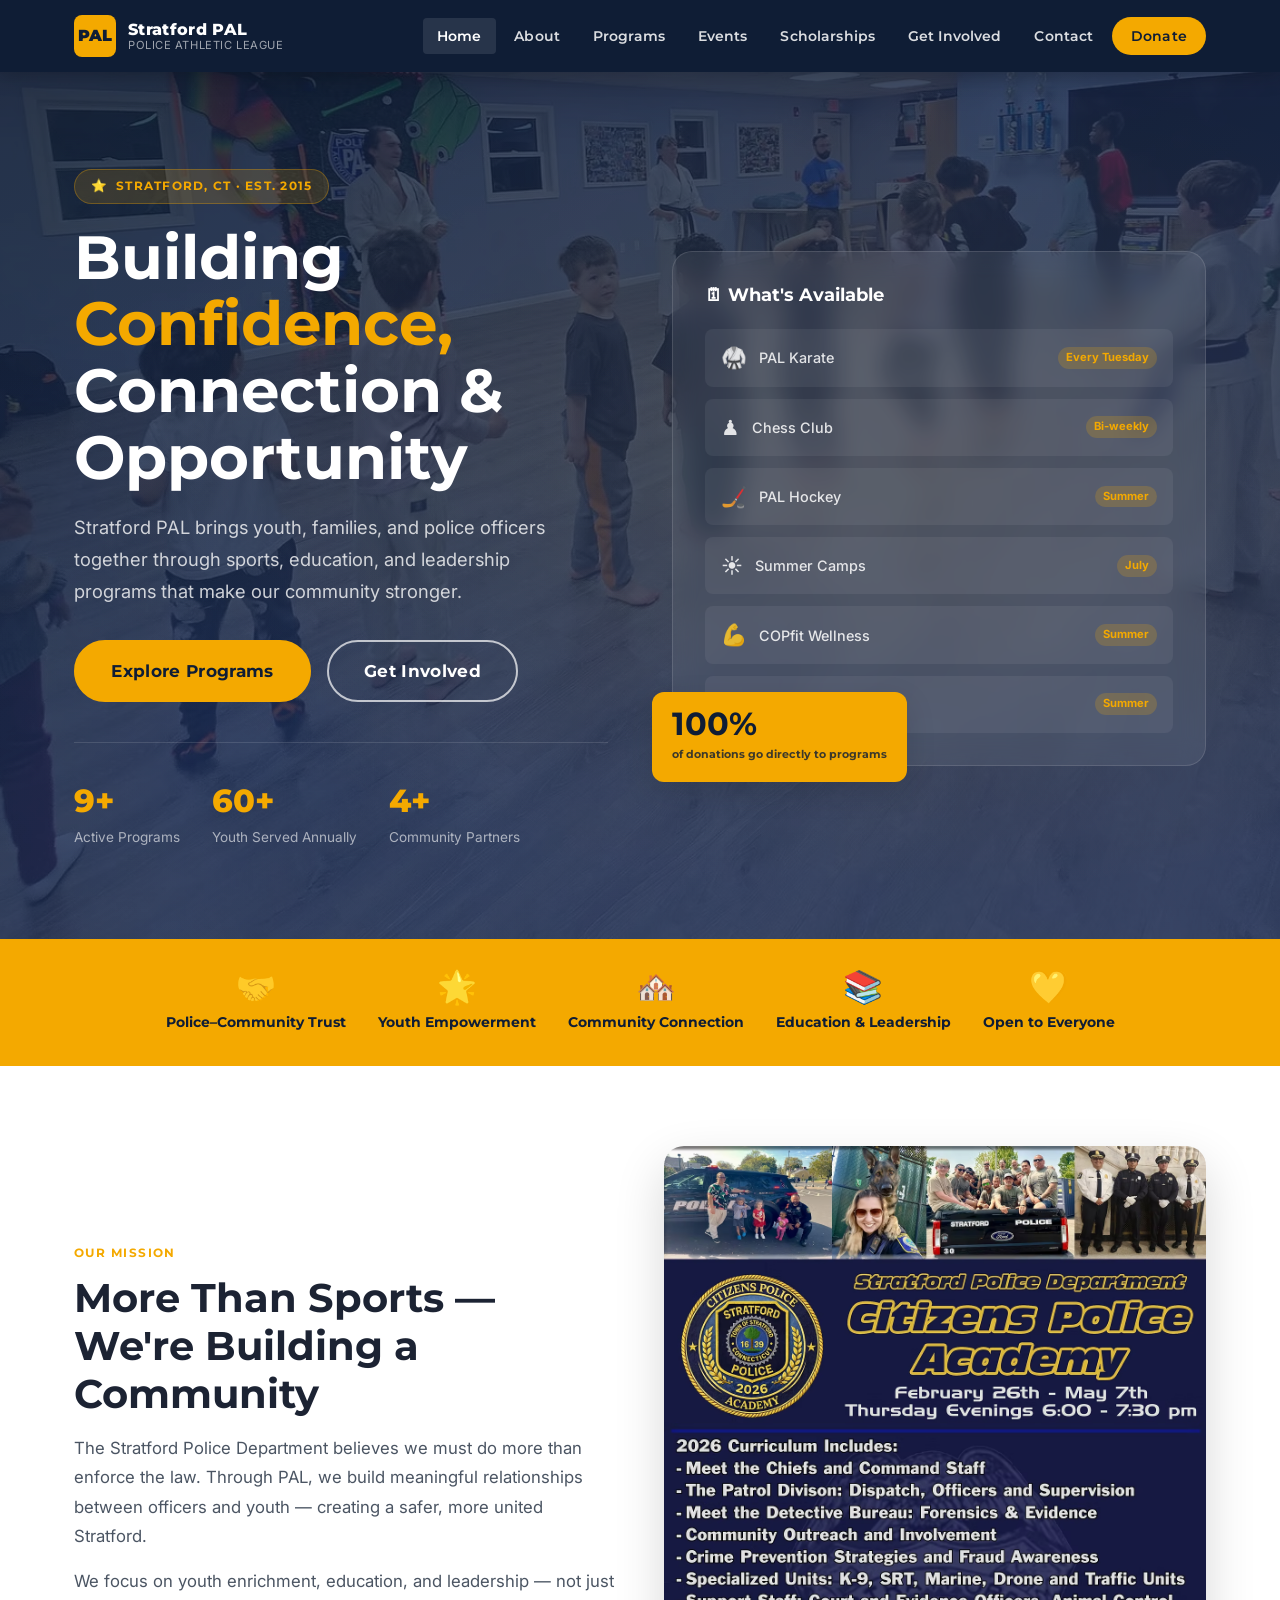
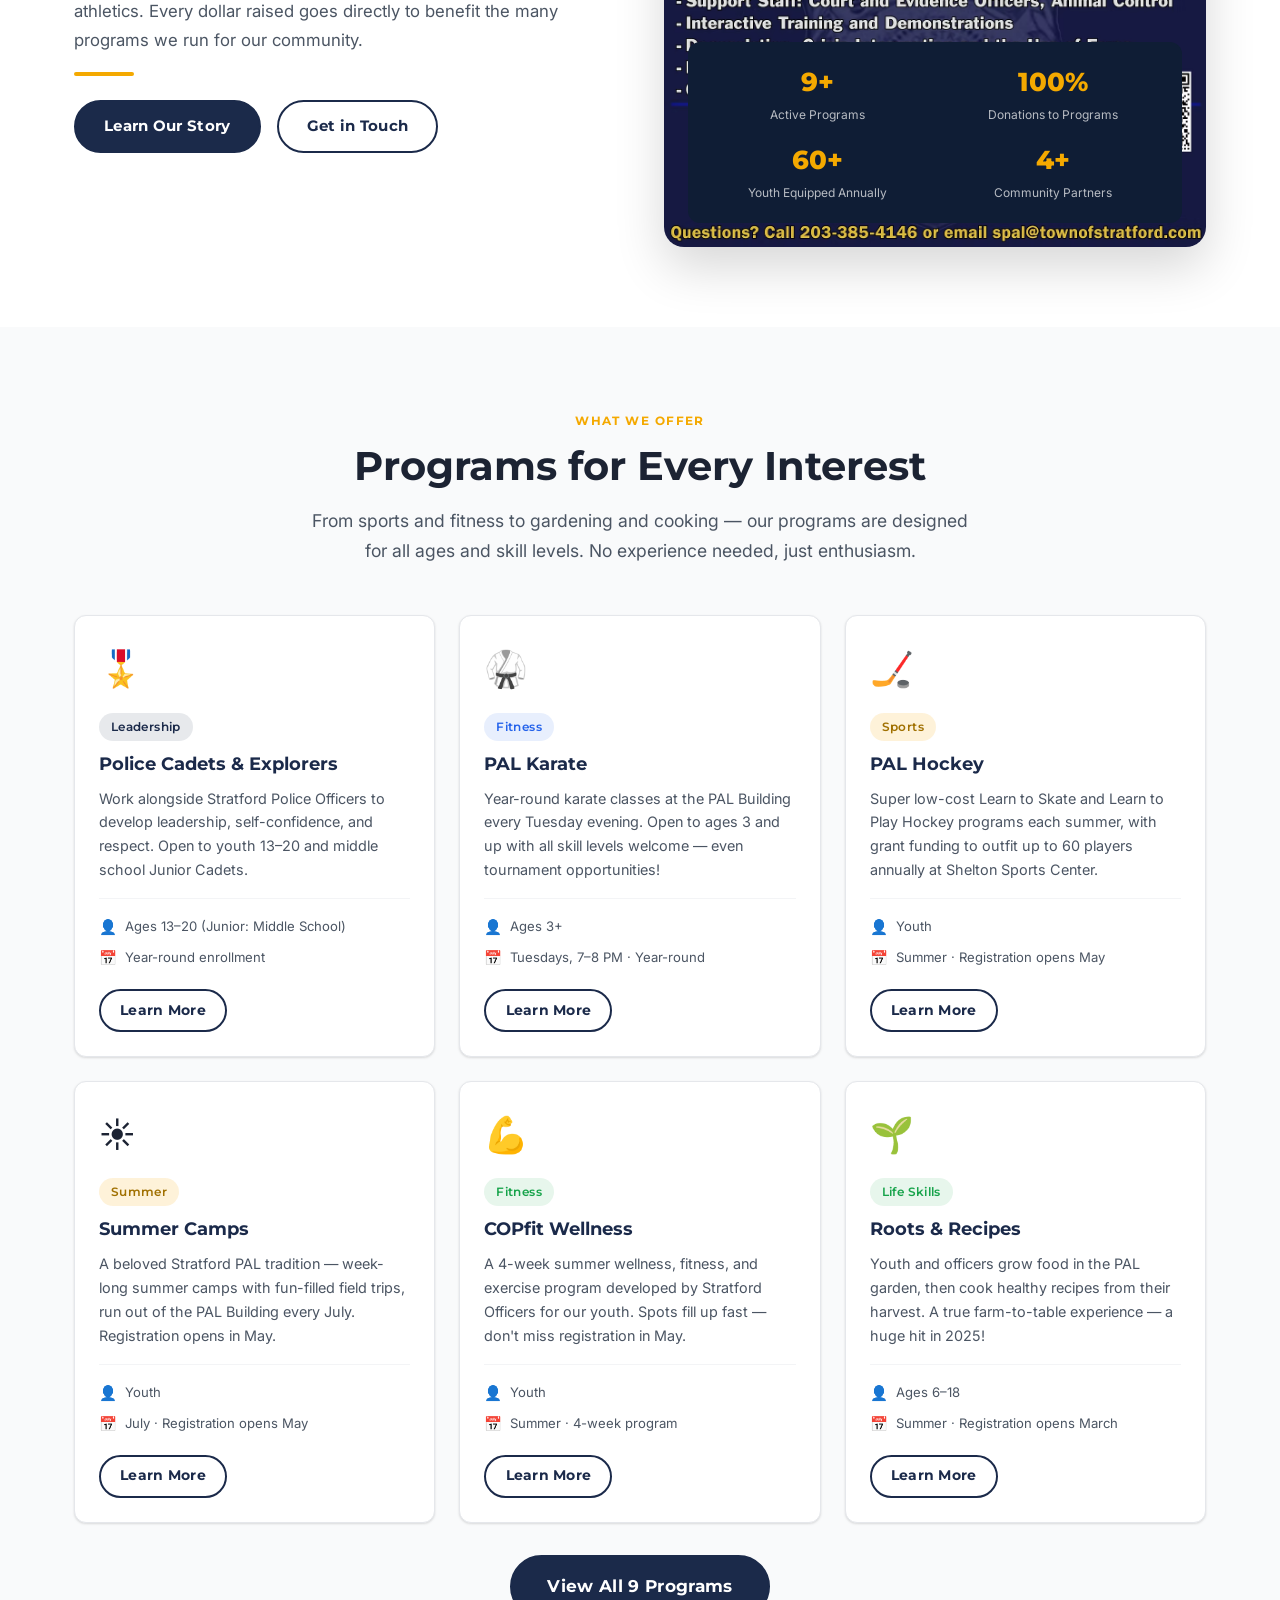
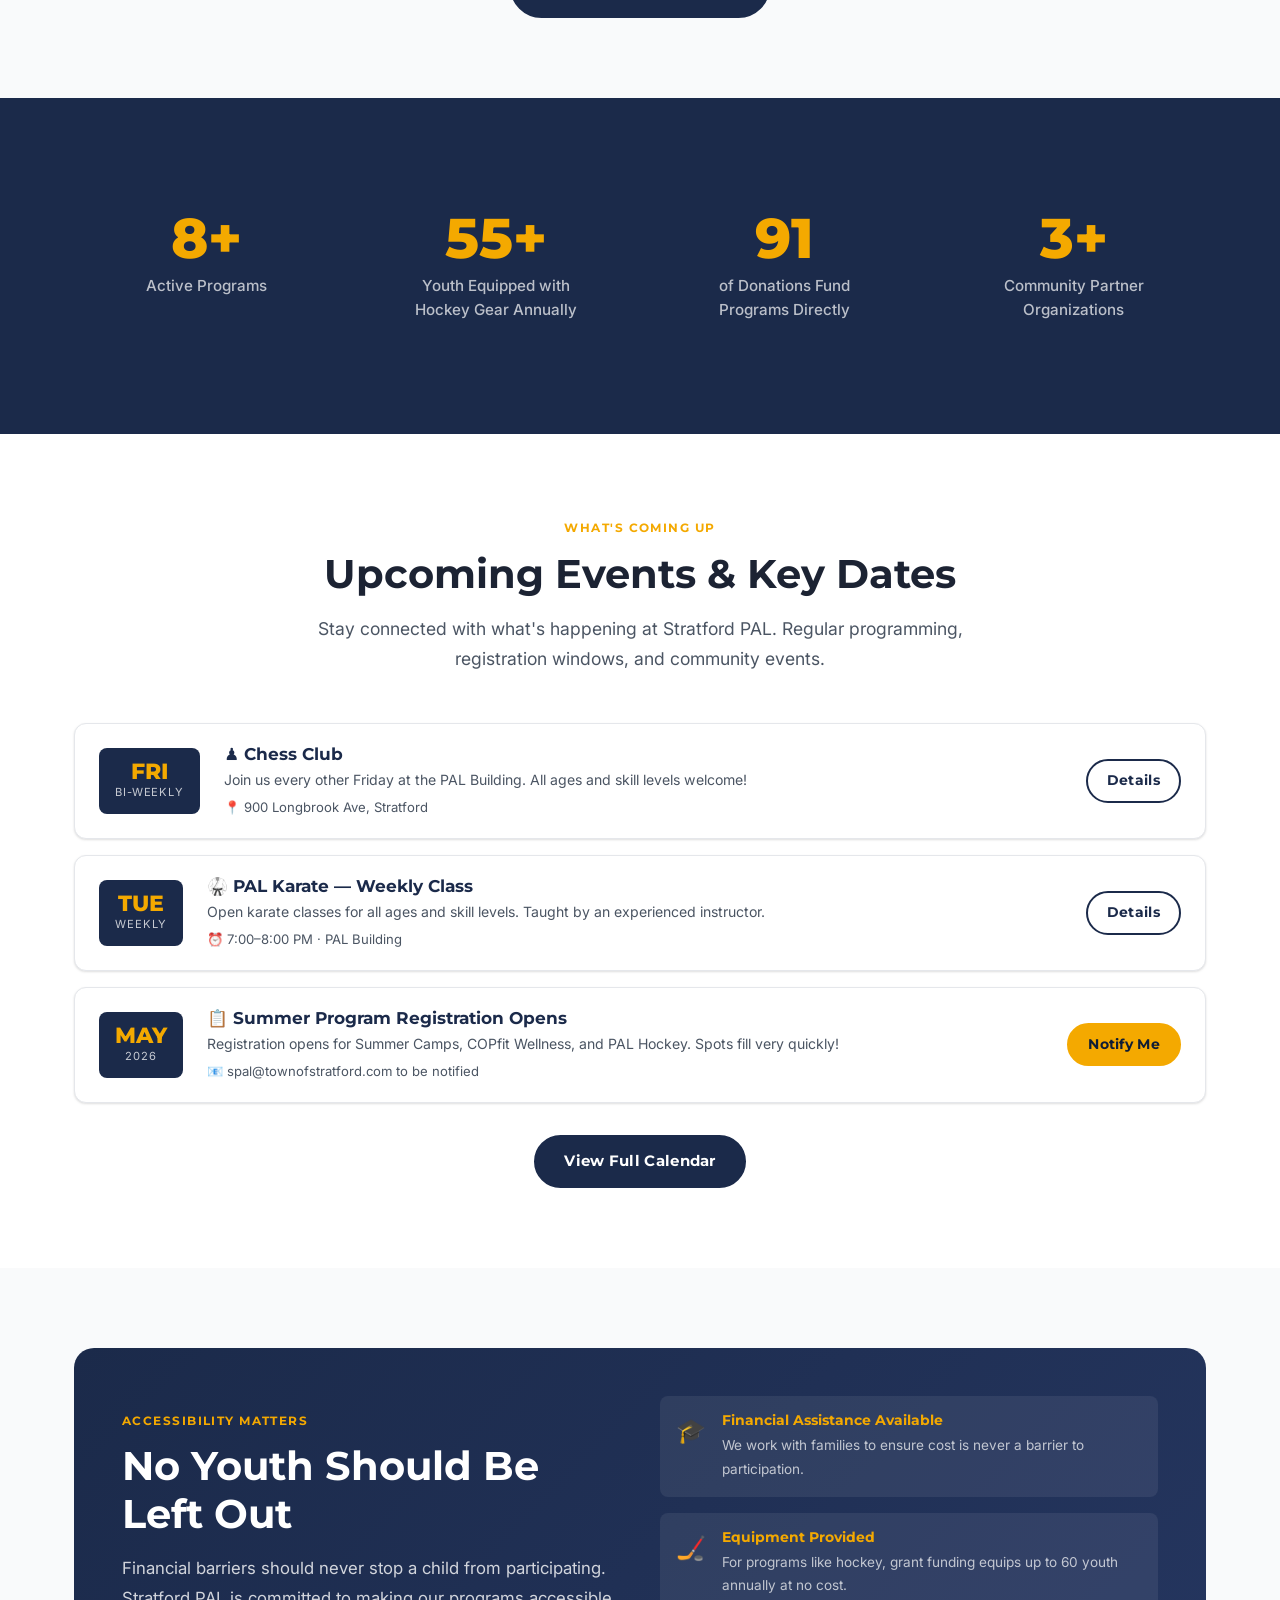
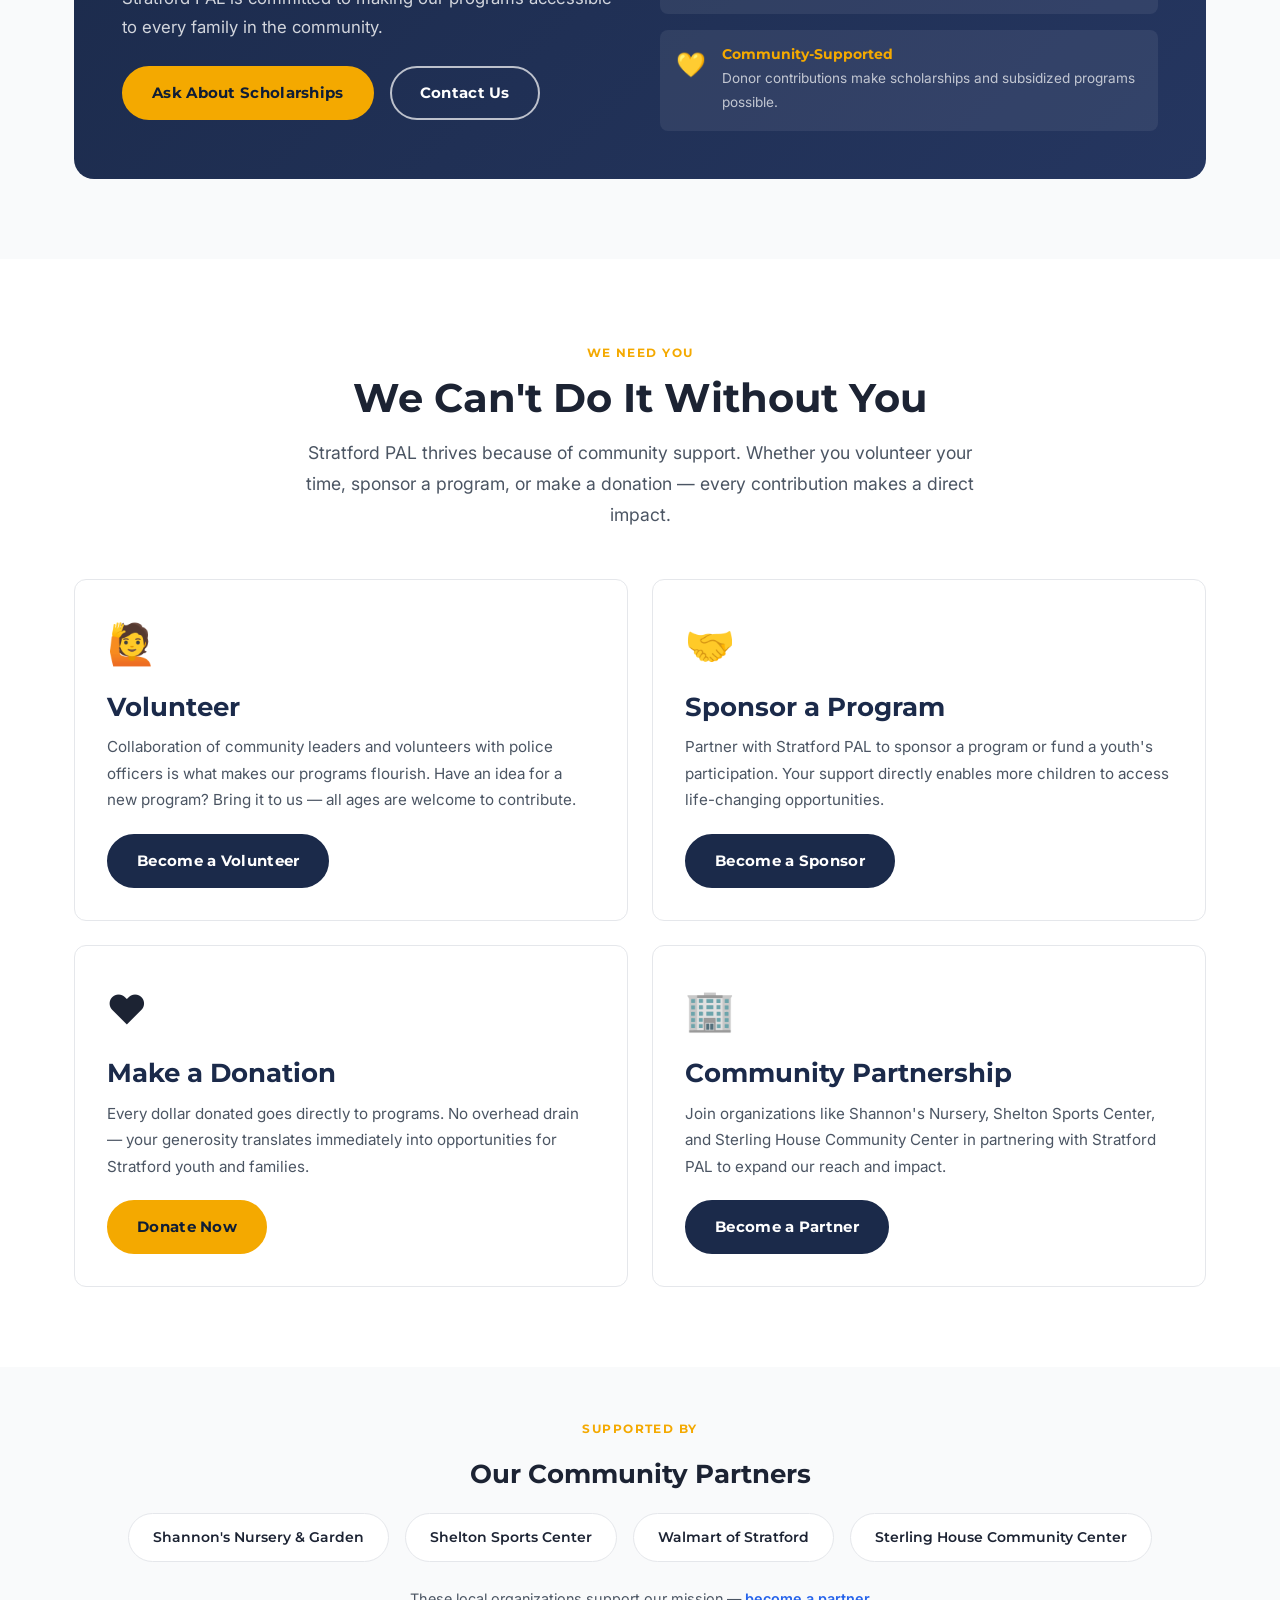
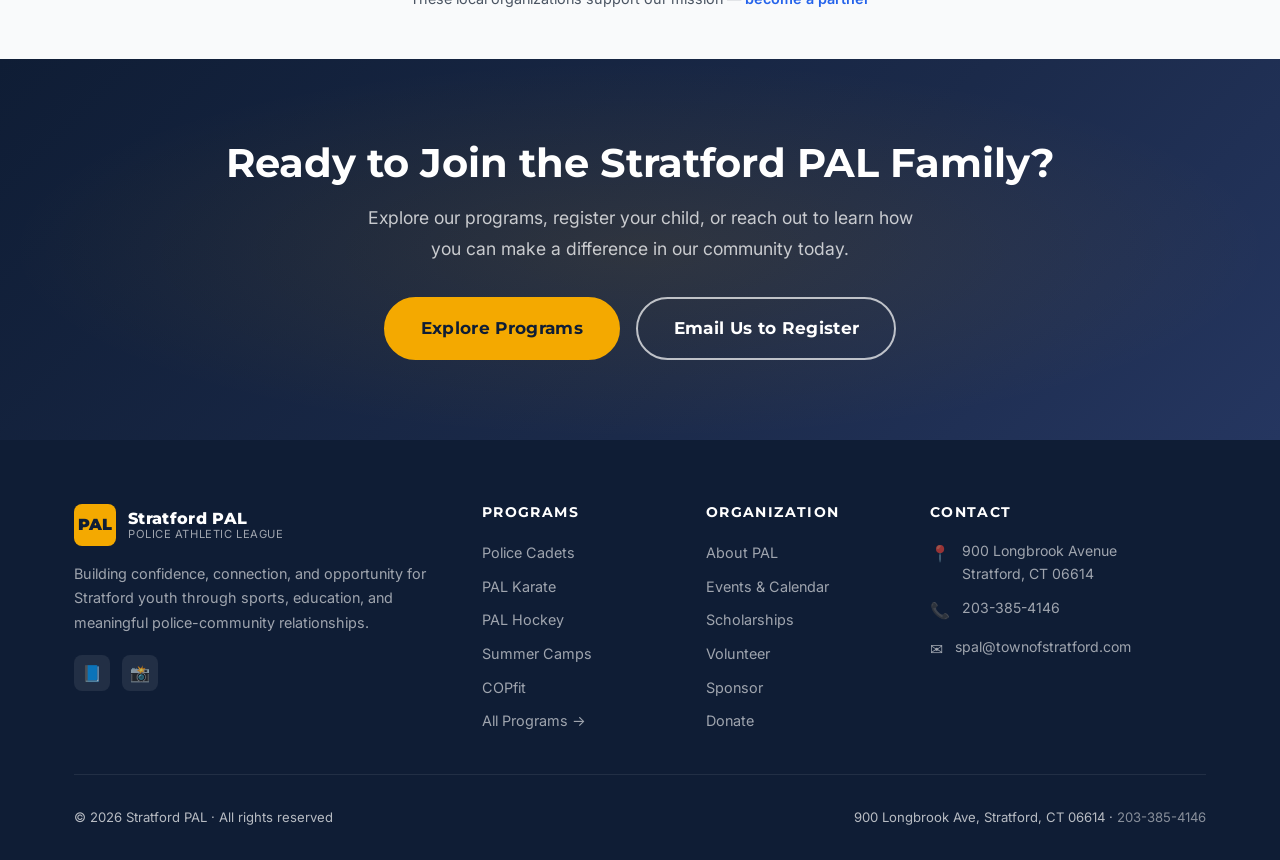
==== index.html @ ef8a8161 "Initial commit: Stratford PAL website redesign - Complete rebuild with 7 pages, modern design, and f" ====
<!DOCTYPE html>
<html lang="en">
<head>
  <meta charset="UTF-8" />
  <meta name="viewport" content="width=device-width, initial-scale=1.0" />
  <title>Stratford PAL — Inspiring Positive Change in Our Community</title>
  <meta name="description" content="Stratford Police Athletic League builds bridges between law enforcement and youth through sports, education, and leadership programs in Stratford, CT." />
  <link rel="preconnect" href="https://fonts.googleapis.com" />
  <link rel="preconnect" href="https://fonts.gstatic.com" crossorigin />
  <link href="https://fonts.googleapis.com/css2?family=Inter:wght@400;500;600&family=Montserrat:wght@600;700;800;900&display=swap" rel="stylesheet" />
  <link rel="stylesheet" href="css/styles.css" />
  <style>
    /* Homepage-specific additions */
    .animate-on-scroll {
      opacity: 0;
      transform: translateY(20px);
      transition: opacity 0.6s ease, transform 0.6s ease;
    }
    .animate-on-scroll.is-visible {
      opacity: 1;
      transform: translateY(0);
    }
    .mobile-cta-bar {
      display: none;
      position: fixed;
      bottom: 0; left: 0; right: 0;
      background: var(--navy-dark);
      padding: var(--space-3) var(--space-4);
      z-index: 999;
      opacity: 0;
      transform: translateY(100%);
      transition: all var(--transition);
    }
    .mobile-cta-bar.visible { opacity: 1; transform: translateY(0); }
    @media (max-width: 640px) {
      .mobile-cta-bar { display: flex; gap: var(--space-3); }
      .mobile-cta-bar .btn { flex: 1; text-align: center; justify-content: center; font-size: 0.85rem; }
    }

    /* Announcement Banner */
    .announcement {
      background: var(--gold);
      padding: 0.55rem var(--space-4);
      text-align: center;
      font-family: var(--font-head);
      font-size: 0.82rem;
      font-weight: 700;
      color: var(--navy-dark);
      letter-spacing: 0.02em;
    }
    .announcement a { text-decoration: underline; color: var(--navy-dark); }

    /* Mission Section */
    .mission-content {
      display: grid;
      grid-template-columns: 1fr 1fr;
      gap: var(--space-12);
      align-items: center;
    }
    .mission-text h2 { margin-bottom: var(--space-4); }
    .mission-text p { margin-bottom: var(--space-4); font-size: 1.05rem; }
    .mission-values {
      display: grid;
      grid-template-columns: 1fr 1fr;
      gap: var(--space-4);
    }
    .value-item {
      background: var(--white);
      border-radius: var(--radius-lg);
      padding: var(--space-5);
      box-shadow: var(--shadow-sm);
      border: 1px solid var(--gray-100);
    }
    .value-item .v-icon { font-size: 1.8rem; margin-bottom: var(--space-3); }
    .value-item h4 { color: var(--navy); font-size: 0.95rem; margin-bottom: var(--space-1); }
    .value-item p { font-size: 0.82rem; }
    @media (max-width: 768px) {
      .mission-content { grid-template-columns: 1fr; }
      .mission-values { grid-template-columns: 1fr 1fr; }
    }
    @media (max-width: 480px) {
      .mission-values { grid-template-columns: 1fr; }
    }
  </style>
</head>
<body>

  <!-- Announcement Banner -->
  <div class="announcement">
    🎉 Chess Club meets every other Friday! &nbsp;·&nbsp;
    <a href="programs.html">Summer program registration opens in May →</a>
  </div>

  <!-- Navigation -->
  <nav class="nav" role="navigation" aria-label="Main navigation">
    <div class="container">
      <div class="nav-inner">
        <a href="index.html" class="nav-logo" aria-label="Stratford PAL Home">
          <div class="nav-logo-badge">PAL</div>
          <div class="nav-logo-text">
            <span class="nav-logo-name">Stratford PAL</span>
            <span class="nav-logo-sub">Police Athletic League</span>
          </div>
        </a>
        <div class="nav-links">
          <a href="index.html" class="active">Home</a>
          <a href="about.html">About</a>
          <a href="programs.html">Programs</a>
          <a href="events.html">Events</a>
          <a href="scholarships.html">Scholarships</a>
          <a href="get-involved.html">Get Involved</a>
          <a href="contact.html">Contact</a>
          <a href="https://donorbox.org/stratford-pal-donations" target="_blank" rel="noopener" class="nav-cta">Donate</a>
        </div>
        <button class="nav-hamburger" aria-label="Open menu" aria-expanded="false">
          <span></span><span></span><span></span>
        </button>
      </div>
    </div>
    <div class="nav-mobile" role="menu">
      <a href="index.html">Home</a>
      <a href="about.html">About</a>
      <a href="programs.html">Programs</a>
      <a href="events.html">Events</a>
      <a href="scholarships.html">Scholarships</a>
      <a href="get-involved.html">Get Involved</a>
      <a href="contact.html">Contact</a>
      <a href="https://donorbox.org/stratford-pal-donations" target="_blank" rel="noopener">Donate</a>
    </div>
  </nav>

  <!-- HERO -->
  <section class="hero" aria-labelledby="hero-heading">
    <!-- Background photo (subtle, overlaid by gradient) -->
    <div style="position:absolute;inset:0;z-index:0;overflow:hidden;">
      <img src="assets/images/real-community.avif" alt="" aria-hidden="true"
           style="width:100%;height:100%;object-fit:cover;opacity:0.18;"/>
    </div>
    <div class="container">
      <div class="hero-grid">
        <!-- Content -->
        <div class="hero-content animate-fadeInUp">
          <div class="hero-eyebrow">
            <span>⭐</span>
            Stratford, CT · Est. 2015
          </div>
          <h1 id="hero-heading">
            Building <span>Confidence,</span><br>
            Connection &amp; Opportunity
          </h1>
          <p class="hero-sub">
            Stratford PAL brings youth, families, and police officers together through sports, education, and leadership programs that make our community stronger.
          </p>
          <div class="hero-actions">
            <a href="programs.html" class="btn btn-primary btn-lg">Explore Programs</a>
            <a href="get-involved.html" class="btn btn-secondary btn-lg">Get Involved</a>
          </div>
          <div class="hero-stats">
            <div>
              <div class="hero-stat-num" data-count="9+">9+</div>
              <div class="hero-stat-label">Active Programs</div>
            </div>
            <div>
              <div class="hero-stat-num" data-count="60+">60+</div>
              <div class="hero-stat-label">Youth Served Annually</div>
            </div>
            <div>
              <div class="hero-stat-num" data-count="4+">4+</div>
              <div class="hero-stat-label">Community Partners</div>
            </div>
          </div>
        </div>

        <!-- Visual Panel -->
        <div class="hero-visual animate-fadeInUp delay-2">
          <div class="hero-card-stack">
            <div class="hero-main-card">
              <h3>🗓 What's Available</h3>
              <div class="hero-program-list">
                <div class="hero-program-item">
                  <span class="prog-icon">🥋</span>
                  PAL Karate
                  <span class="prog-badge">Every Tuesday</span>
                </div>
                <div class="hero-program-item">
                  <span class="prog-icon">♟️</span>
                  Chess Club
                  <span class="prog-badge">Bi-weekly</span>
                </div>
                <div class="hero-program-item">
                  <span class="prog-icon">🏒</span>
                  PAL Hockey
                  <span class="prog-badge">Summer</span>
                </div>
                <div class="hero-program-item">
                  <span class="prog-icon">☀️</span>
                  Summer Camps
                  <span class="prog-badge">July</span>
                </div>
                <div class="hero-program-item">
                  <span class="prog-icon">💪</span>
                  COPfit Wellness
                  <span class="prog-badge">Summer</span>
                </div>
                <div class="hero-program-item">
                  <span class="prog-icon">🌱</span>
                  Roots &amp; Recipes
                  <span class="prog-badge">Summer</span>
                </div>
              </div>
            </div>
            <div class="hero-floating-badge">
              <span class="big-num">100%</span>
              <span class="badge-label">of donations go directly to programs</span>
            </div>
          </div>
        </div>
      </div>
    </div>
  </section>

  <!-- MISSION STRIP -->
  <div class="mission-strip">
    <div class="container">
      <div class="mission-strip-inner">
        <div class="mission-strip-item">
          <span class="mission-strip-icon">🤝</span>
          <span class="mission-strip-label">Police–Community Trust</span>
        </div>
        <div class="mission-strip-item">
          <span class="mission-strip-icon">🌟</span>
          <span class="mission-strip-label">Youth Empowerment</span>
        </div>
        <div class="mission-strip-item">
          <span class="mission-strip-icon">🏘️</span>
          <span class="mission-strip-label">Community Connection</span>
        </div>
        <div class="mission-strip-item">
          <span class="mission-strip-icon">📚</span>
          <span class="mission-strip-label">Education &amp; Leadership</span>
        </div>
        <div class="mission-strip-item">
          <span class="mission-strip-icon">💛</span>
          <span class="mission-strip-label">Open to Everyone</span>
        </div>
      </div>
    </div>
  </div>

  <!-- ABOUT / MISSION SECTION -->
  <section class="section" id="about-preview">
    <div class="container">
      <div class="mission-content">
        <div class="mission-text animate-on-scroll">
          <span class="eyebrow">Our Mission</span>
          <h2>More Than Sports — We're Building a Community</h2>
          <p>
            The Stratford Police Department believes we must do more than enforce the law. Through PAL, we build meaningful relationships between officers and youth — creating a safer, more united Stratford.
          </p>
          <p>
            We focus on youth enrichment, education, and leadership — not just athletics. Every dollar raised goes directly to benefit the many programs we run for our community.
          </p>
          <div class="divider"></div>
          <div class="hero-actions" style="margin-top: var(--space-6);">
            <a href="about.html" class="btn btn-navy">Learn Our Story</a>
            <a href="contact.html" class="btn btn-outline">Get in Touch</a>
          </div>
        </div>
        <div class="animate-on-scroll delay-2" style="position:relative;">
          <img src="assets/images/real-community-2.avif" alt="Stratford PAL youth and officers building community together"
               style="width:100%;border-radius:var(--radius-xl);box-shadow:var(--shadow-xl);display:block;"/>
          <div style="position:absolute;bottom:var(--space-6);left:var(--space-6);right:var(--space-6);
                      background:var(--navy-dark);border-radius:var(--radius-lg);padding:var(--space-5);
                      display:grid;grid-template-columns:1fr 1fr;gap:var(--space-4);">
            <div style="text-align:center;">
              <div style="font-family:var(--font-head);font-weight:800;font-size:1.6rem;color:var(--gold);">9+</div>
              <div style="font-size:0.75rem;color:rgba(255,255,255,0.7);margin-top:2px;">Active Programs</div>
            </div>
            <div style="text-align:center;">
              <div style="font-family:var(--font-head);font-weight:800;font-size:1.6rem;color:var(--gold);">100%</div>
              <div style="font-size:0.75rem;color:rgba(255,255,255,0.7);margin-top:2px;">Donations to Programs</div>
            </div>
            <div style="text-align:center;">
              <div style="font-family:var(--font-head);font-weight:800;font-size:1.6rem;color:var(--gold);">60+</div>
              <div style="font-size:0.75rem;color:rgba(255,255,255,0.7);margin-top:2px;">Youth Equipped Annually</div>
            </div>
            <div style="text-align:center;">
              <div style="font-family:var(--font-head);font-weight:800;font-size:1.6rem;color:var(--gold);">4+</div>
              <div style="font-size:0.75rem;color:rgba(255,255,255,0.7);margin-top:2px;">Community Partners</div>
            </div>
          </div>
        </div>
      </div>
    </div>
  </section>

  <!-- PROGRAMS SECTION -->
  <section class="section section--bg" id="programs-preview">
    <div class="container">
      <div class="section-header animate-on-scroll">
        <span class="eyebrow">What We Offer</span>
        <h2>Programs for Every Interest</h2>
        <p>From sports and fitness to gardening and cooking — our programs are designed for all ages and skill levels. No experience needed, just enthusiasm.</p>
      </div>
      <div class="programs-grid">

        <div class="program-card animate-on-scroll" data-category="Leadership">
          <div class="program-icon">🎖️</div>
          <span class="badge badge-navy program-category">Leadership</span>
          <h3>Police Cadets &amp; Explorers</h3>
          <p>Work alongside Stratford Police Officers to develop leadership, self-confidence, and respect. Open to youth 13–20 and middle school Junior Cadets.</p>
          <div class="program-meta">
            <div class="program-meta-item"><span class="meta-icon">👤</span> Ages 13–20 (Junior: Middle School)</div>
            <div class="program-meta-item"><span class="meta-icon">📅</span> Year-round enrollment</div>
          </div>
          <a href="programs.html#police-cadets" class="btn btn-outline btn-sm">Learn More</a>
        </div>

        <div class="program-card animate-on-scroll delay-1" data-category="Fitness">
          <div class="program-icon">🥋</div>
          <span class="badge badge-blue program-category">Fitness</span>
          <h3>PAL Karate</h3>
          <p>Year-round karate classes at the PAL Building every Tuesday evening. Open to ages 3 and up with all skill levels welcome — even tournament opportunities!</p>
          <div class="program-meta">
            <div class="program-meta-item"><span class="meta-icon">👤</span> Ages 3+</div>
            <div class="program-meta-item"><span class="meta-icon">📅</span> Tuesdays, 7–8 PM · Year-round</div>
          </div>
          <a href="programs.html#karate" class="btn btn-outline btn-sm">Learn More</a>
        </div>

        <div class="program-card animate-on-scroll delay-2" data-category="Sports">
          <div class="program-icon">🏒</div>
          <span class="badge badge-gold program-category">Sports</span>
          <h3>PAL Hockey</h3>
          <p>Super low-cost Learn to Skate and Learn to Play Hockey programs each summer, with grant funding to outfit up to 60 players annually at Shelton Sports Center.</p>
          <div class="program-meta">
            <div class="program-meta-item"><span class="meta-icon">👤</span> Youth</div>
            <div class="program-meta-item"><span class="meta-icon">📅</span> Summer · Registration opens May</div>
          </div>
          <a href="programs.html#hockey" class="btn btn-outline btn-sm">Learn More</a>
        </div>

        <div class="program-card animate-on-scroll" data-category="Summer">
          <div class="program-icon">☀️</div>
          <span class="badge badge-gold program-category">Summer</span>
          <h3>Summer Camps</h3>
          <p>A beloved Stratford PAL tradition — week-long summer camps with fun-filled field trips, run out of the PAL Building every July. Registration opens in May.</p>
          <div class="program-meta">
            <div class="program-meta-item"><span class="meta-icon">👤</span> Youth</div>
            <div class="program-meta-item"><span class="meta-icon">📅</span> July · Registration opens May</div>
          </div>
          <a href="programs.html#summer-camps" class="btn btn-outline btn-sm">Learn More</a>
        </div>

        <div class="program-card animate-on-scroll delay-1" data-category="Fitness">
          <div class="program-icon">💪</div>
          <span class="badge badge-green program-category">Fitness</span>
          <h3>COPfit Wellness</h3>
          <p>A 4-week summer wellness, fitness, and exercise program developed by Stratford Officers for our youth. Spots fill up fast — don't miss registration in May.</p>
          <div class="program-meta">
            <div class="program-meta-item"><span class="meta-icon">👤</span> Youth</div>
            <div class="program-meta-item"><span class="meta-icon">📅</span> Summer · 4-week program</div>
          </div>
          <a href="programs.html#copfit" class="btn btn-outline btn-sm">Learn More</a>
        </div>

        <div class="program-card animate-on-scroll delay-2" data-category="Life Skills">
          <div class="program-icon">🌱</div>
          <span class="badge badge-green program-category">Life Skills</span>
          <h3>Roots &amp; Recipes</h3>
          <p>Youth and officers grow food in the PAL garden, then cook healthy recipes from their harvest. A true farm-to-table experience — a huge hit in 2025!</p>
          <div class="program-meta">
            <div class="program-meta-item"><span class="meta-icon">👤</span> Ages 6–18</div>
            <div class="program-meta-item"><span class="meta-icon">📅</span> Summer · Registration opens March</div>
          </div>
          <a href="programs.html#roots-recipes" class="btn btn-outline btn-sm">Learn More</a>
        </div>

      </div>
      <div class="text-center mt-8">
        <a href="programs.html" class="btn btn-navy btn-lg">View All 9 Programs</a>
      </div>
    </div>
  </section>

  <!-- STATS SECTION -->
  <section class="section section--navy">
    <div class="container">
      <div class="stats-grid">
        <div class="stat-item animate-on-scroll">
          <div class="stat-num" data-count="9+">9+</div>
          <div class="stat-label">Active Programs</div>
        </div>
        <div class="stat-item animate-on-scroll delay-1">
          <div class="stat-num" data-count="60+">60+</div>
          <div class="stat-label">Youth Equipped with Hockey Gear Annually</div>
        </div>
        <div class="stat-item animate-on-scroll delay-2">
          <div class="stat-num" data-count="100">100%</div>
          <div class="stat-label">of Donations Fund Programs Directly</div>
        </div>
        <div class="stat-item animate-on-scroll delay-3">
          <div class="stat-num" data-count="4+">4+</div>
          <div class="stat-label">Community Partner Organizations</div>
        </div>
      </div>
    </div>
  </section>

  <!-- EVENTS SECTION -->
  <section class="section" id="events-preview">
    <div class="container">
      <div class="section-header animate-on-scroll">
        <span class="eyebrow">What's Coming Up</span>
        <h2>Upcoming Events &amp; Key Dates</h2>
        <p>Stay connected with what's happening at Stratford PAL. Regular programming, registration windows, and community events.</p>
      </div>
      <div class="events-list">

        <div class="event-card animate-on-scroll">
          <div class="event-date-block">
            <div class="date-main">FRI</div>
            <div class="date-sub">Bi-weekly</div>
          </div>
          <div class="event-info">
            <h4>♟️ Chess Club</h4>
            <p>Join us every other Friday at the PAL Building. All ages and skill levels welcome!</p>
            <div class="event-detail">📍 900 Longbrook Ave, Stratford</div>
          </div>
          <a href="events.html" class="btn btn-outline btn-sm">Details</a>
        </div>

        <div class="event-card animate-on-scroll delay-1">
          <div class="event-date-block">
            <div class="date-main">TUE</div>
            <div class="date-sub">Weekly</div>
          </div>
          <div class="event-info">
            <h4>🥋 PAL Karate — Weekly Class</h4>
            <p>Open karate classes for all ages and skill levels. Taught by an experienced instructor.</p>
            <div class="event-detail">⏰ 7:00–8:00 PM · PAL Building</div>
          </div>
          <a href="events.html" class="btn btn-outline btn-sm">Details</a>
        </div>

        <div class="event-card animate-on-scroll delay-2">
          <div class="event-date-block">
            <div class="date-main">MAY</div>
            <div class="date-sub">2026</div>
          </div>
          <div class="event-info">
            <h4>📋 Summer Program Registration Opens</h4>
            <p>Registration opens for Summer Camps, COPfit Wellness, and PAL Hockey. Spots fill very quickly!</p>
            <div class="event-detail">📧 spal@townofstratford.com to be notified</div>
          </div>
          <a href="contact.html" class="btn btn-primary btn-sm">Notify Me</a>
        </div>

      </div>
      <div class="text-center mt-8">
        <a href="events.html" class="btn btn-navy">View Full Calendar</a>
      </div>
    </div>
  </section>

  <!-- SCHOLARSHIPS CALLOUT -->
  <section class="section section--bg">
    <div class="container">
      <div class="scholarship-highlight animate-on-scroll">
        <div>
          <span class="eyebrow">Accessibility Matters</span>
          <h2>No Youth Should Be Left Out</h2>
          <p>
            Financial barriers should never stop a child from participating. Stratford PAL is committed to making our programs accessible to every family in the community.
          </p>
          <div style="display: flex; gap: var(--space-4); flex-wrap: wrap;">
            <a href="scholarships.html" class="btn btn-primary">Ask About Scholarships</a>
            <a href="contact.html" class="btn btn-secondary">Contact Us</a>
          </div>
        </div>
        <div class="scholarship-points">
          <div class="scholarship-point">
            <div class="point-icon">🎓</div>
            <div>
              <h4>Financial Assistance Available</h4>
              <p>We work with families to ensure cost is never a barrier to participation.</p>
            </div>
          </div>
          <div class="scholarship-point">
            <div class="point-icon">🏒</div>
            <div>
              <h4>Equipment Provided</h4>
              <p>For programs like hockey, grant funding equips up to 60 youth annually at no cost.</p>
            </div>
          </div>
          <div class="scholarship-point">
            <div class="point-icon">💛</div>
            <div>
              <h4>Community-Supported</h4>
              <p>Donor contributions make scholarships and subsidized programs possible.</p>
            </div>
          </div>
        </div>
      </div>
    </div>
  </section>

  <!-- GET INVOLVED / WAYS TO HELP -->
  <section class="section" id="get-involved-preview">
    <div class="container">
      <div class="section-header animate-on-scroll">
        <span class="eyebrow">We Need You</span>
        <h2>We Can't Do It Without You</h2>
        <p>Stratford PAL thrives because of community support. Whether you volunteer your time, sponsor a program, or make a donation — every contribution makes a direct impact.</p>
      </div>
      <div class="involve-grid">

        <div class="involve-card animate-on-scroll">
          <div class="involve-icon">🙋</div>
          <h3>Volunteer</h3>
          <p>Collaboration of community leaders and volunteers with police officers is what makes our programs flourish. Have an idea for a new program? Bring it to us — all ages are welcome to contribute.</p>
          <a href="get-involved.html#volunteer" class="btn btn-navy">Become a Volunteer</a>
        </div>

        <div class="involve-card animate-on-scroll delay-1">
          <div class="involve-icon">🤝</div>
          <h3>Sponsor a Program</h3>
          <p>Partner with Stratford PAL to sponsor a program or fund a youth's participation. Your support directly enables more children to access life-changing opportunities.</p>
          <a href="get-involved.html#sponsor" class="btn btn-navy">Become a Sponsor</a>
        </div>

        <div class="involve-card animate-on-scroll delay-2">
          <div class="involve-icon">❤️</div>
          <h3>Make a Donation</h3>
          <p>Every dollar donated goes directly to programs. No overhead drain — your generosity translates immediately into opportunities for Stratford youth and families.</p>
          <a href="https://donorbox.org/stratford-pal-donations" target="_blank" rel="noopener" class="btn btn-primary">Donate Now</a>
        </div>

        <div class="involve-card animate-on-scroll delay-3">
          <div class="involve-icon">🏢</div>
          <h3>Community Partnership</h3>
          <p>Join organizations like Shannon's Nursery, Shelton Sports Center, and Sterling House Community Center in partnering with Stratford PAL to expand our reach and impact.</p>
          <a href="contact.html" class="btn btn-navy">Become a Partner</a>
        </div>

      </div>
    </div>
  </section>

  <!-- KEY PARTNERS -->
  <section class="section--sm section--bg">
    <div class="container">
      <div class="text-center mb-6 animate-on-scroll">
        <span class="eyebrow">Supported By</span>
        <h3 style="margin-top: var(--space-2);">Our Community Partners</h3>
      </div>
      <div class="partners-row animate-on-scroll delay-1">
        <span class="partner-chip">Shannon's Nursery &amp; Garden</span>
        <span class="partner-chip">Shelton Sports Center</span>
        <span class="partner-chip">Walmart of Stratford</span>
        <span class="partner-chip">Sterling House Community Center</span>
      </div>
      <p class="text-center mt-6" style="font-size: 0.9rem;">
        These local organizations support our mission — <a href="get-involved.html" style="color: var(--blue); font-weight: 600;">become a partner</a>
      </p>
    </div>
  </section>

  <!-- FINAL CTA BANNER -->
  <section class="cta-banner">
    <div class="container">
      <h2>Ready to Join the Stratford PAL Family?</h2>
      <p>Explore our programs, register your child, or reach out to learn how you can make a difference in our community today.</p>
      <div class="btn-actions">
        <a href="programs.html" class="btn btn-primary btn-lg">Explore Programs</a>
        <a href="mailto:spal@townofstratford.com" class="btn btn-secondary btn-lg">Email Us to Register</a>
      </div>
    </div>
  </section>

  <!-- FOOTER -->
  <footer class="footer">
    <div class="container">
      <div class="footer-grid">
        <div class="footer-brand">
          <a href="index.html" class="nav-logo" style="margin-bottom: var(--space-4);">
            <div class="nav-logo-badge">PAL</div>
            <div class="nav-logo-text">
              <span class="nav-logo-name">Stratford PAL</span>
              <span class="nav-logo-sub">Police Athletic League</span>
            </div>
          </a>
          <p>Building confidence, connection, and opportunity for Stratford youth through sports, education, and meaningful police-community relationships.</p>
          <div class="footer-social">
            <a href="https://www.facebook.com/stratfordpal" target="_blank" rel="noopener" aria-label="Facebook">📘</a>
            <a href="https://www.instagram.com/stratford_p.a.l." target="_blank" rel="noopener" aria-label="Instagram">📸</a>
          </div>
        </div>
        <div class="footer-col">
          <h4>Programs</h4>
          <ul>
            <li><a href="programs.html#police-cadets">Police Cadets</a></li>
            <li><a href="programs.html#karate">PAL Karate</a></li>
            <li><a href="programs.html#hockey">PAL Hockey</a></li>
            <li><a href="programs.html#summer-camps">Summer Camps</a></li>
            <li><a href="programs.html#copfit">COPfit</a></li>
            <li><a href="programs.html">All Programs →</a></li>
          </ul>
        </div>
        <div class="footer-col">
          <h4>Organization</h4>
          <ul>
            <li><a href="about.html">About PAL</a></li>
            <li><a href="events.html">Events &amp; Calendar</a></li>
            <li><a href="scholarships.html">Scholarships</a></li>
            <li><a href="get-involved.html">Volunteer</a></li>
            <li><a href="get-involved.html#sponsor">Sponsor</a></li>
            <li><a href="https://donorbox.org/stratford-pal-donations" target="_blank" rel="noopener">Donate</a></li>
          </ul>
        </div>
        <div class="footer-col">
          <h4>Contact</h4>
          <div class="footer-contact-item">
            <span class="fc-icon">📍</span>
            <span>900 Longbrook Avenue<br>Stratford, CT 06614</span>
          </div>
          <div class="footer-contact-item">
            <span class="fc-icon">📞</span>
            <a href="tel:+12033854146">203-385-4146</a>
          </div>
          <div class="footer-contact-item">
            <span class="fc-icon">✉️</span>
            <a href="mailto:spal@townofstratford.com">spal@townofstratford.com</a>
          </div>
        </div>
      </div>
      <div class="footer-bottom">
        <span>© 2026 Stratford PAL · All rights reserved</span>
        <span>900 Longbrook Ave, Stratford, CT 06614 · <a href="tel:+12033854146">203-385-4146</a></span>
      </div>
    </div>
  </footer>

  <!-- Mobile CTA Bar -->
  <div class="mobile-cta-bar" role="complementary" aria-label="Quick actions">
    <a href="programs.html" class="btn btn-primary">Explore Programs</a>
    <a href="https://donorbox.org/stratford-pal-donations" target="_blank" rel="noopener" class="btn btn-navy">Donate</a>
  </div>

  <script src="js/main.js"></script>
</body>
</html>
---- css/styles.css ----
/* =============================================
   STRATFORD PAL — DESIGN SYSTEM & GLOBAL STYLES
   ============================================= */

/* --- Custom Properties (Design Tokens) --- */
:root {
  /* Colors */
  --navy:        #1B2A4A;
  --navy-dark:   #0F1D35;
  --navy-light:  #253660;
  --gold:        #F4A900;
  --gold-dark:   #D4900A;
  --gold-light:  #FFD166;
  --blue:        #2563EB;
  --blue-light:  #3B82F6;
  --red:         #DC2626;
  --white:       #FFFFFF;
  --off-white:   #F7F8FA;
  --gray-50:     #F9FAFB;
  --gray-100:    #F3F4F6;
  --gray-200:    #E5E7EB;
  --gray-300:    #D1D5DB;
  --gray-500:    #6B7280;
  --gray-700:    #374151;
  --gray-900:    #111827;
  --text:        #1C2333;
  --text-light:  #4B5563;
  --success:     #16A34A;

  /* Typography */
  --font-head: 'Montserrat', 'Inter', system-ui, sans-serif;
  --font-body: 'Inter', system-ui, sans-serif;

  /* Spacing */
  --space-1:  0.25rem;
  --space-2:  0.5rem;
  --space-3:  0.75rem;
  --space-4:  1rem;
  --space-5:  1.25rem;
  --space-6:  1.5rem;
  --space-8:  2rem;
  --space-10: 2.5rem;
  --space-12: 3rem;
  --space-16: 4rem;
  --space-20: 5rem;
  --space-24: 6rem;

  /* Radii */
  --radius-sm:  4px;
  --radius-md:  8px;
  --radius-lg:  12px;
  --radius-xl:  20px;
  --radius-full: 9999px;

  /* Shadows */
  --shadow-sm:  0 1px 3px rgba(0,0,0,.08), 0 1px 2px rgba(0,0,0,.06);
  --shadow-md:  0 4px 12px rgba(0,0,0,.10);
  --shadow-lg:  0 10px 30px rgba(0,0,0,.12);
  --shadow-xl:  0 20px 50px rgba(0,0,0,.16);

  /* Transitions */
  --transition: 0.2s ease;
  --transition-slow: 0.35s ease;

  /* Container */
  --container: 1180px;
}

/* --- Reset & Base --- */
*, *::before, *::after { box-sizing: border-box; margin: 0; padding: 0; }

html {
  scroll-behavior: smooth;
  font-size: 16px;
}

body {
  font-family: var(--font-body);
  color: var(--text);
  background: var(--white);
  line-height: 1.6;
  -webkit-font-smoothing: antialiased;
}

img { max-width: 100%; height: auto; display: block; }
a { color: inherit; text-decoration: none; }
ul { list-style: none; }
button { cursor: pointer; font-family: inherit; }
input, textarea, select { font-family: inherit; }

/* --- Typography --- */
h1, h2, h3, h4, h5, h6 {
  font-family: var(--font-head);
  font-weight: 700;
  line-height: 1.2;
  color: var(--text);
}
h1 { font-size: clamp(2rem, 5vw, 3.5rem); }
h2 { font-size: clamp(1.6rem, 3.5vw, 2.5rem); }
h3 { font-size: clamp(1.2rem, 2.5vw, 1.6rem); }
h4 { font-size: 1.2rem; }
p { line-height: 1.75; color: var(--text-light); }

/* --- Container --- */
.container {
  max-width: var(--container);
  margin: 0 auto;
  padding: 0 var(--space-6);
}
@media (max-width: 640px) {
  .container { padding: 0 var(--space-4); }
}

/* --- Section Spacing --- */
.section { padding: var(--space-20) 0; }
.section--sm { padding: var(--space-12) 0; }
.section--lg { padding: var(--space-24) 0; }
.section--bg { background: var(--gray-50); }
.section--navy { background: var(--navy); color: var(--white); }
.section--navy h1,
.section--navy h2,
.section--navy h3 { color: var(--white); }
.section--navy p { color: rgba(255,255,255,0.80); }

/* --- Section Labels / Eyebrows --- */
.eyebrow {
  display: inline-block;
  font-family: var(--font-head);
  font-size: 0.75rem;
  font-weight: 700;
  letter-spacing: 0.12em;
  text-transform: uppercase;
  color: var(--gold);
  margin-bottom: var(--space-3);
}
.section--navy .eyebrow { color: var(--gold); }

/* --- Section Headers --- */
.section-header {
  text-align: center;
  max-width: 680px;
  margin: 0 auto var(--space-12);
}
.section-header h2 { margin-bottom: var(--space-4); }
.section-header p { font-size: 1.1rem; }

/* --- Buttons --- */
.btn {
  display: inline-flex;
  align-items: center;
  gap: var(--space-2);
  padding: 0.8rem 1.75rem;
  border-radius: var(--radius-full);
  font-family: var(--font-head);
  font-size: 0.95rem;
  font-weight: 700;
  letter-spacing: 0.02em;
  border: 2px solid transparent;
  transition: all var(--transition);
  white-space: nowrap;
  text-decoration: none;
}
.btn:hover { transform: translateY(-2px); }
.btn:active { transform: translateY(0); }

.btn-primary {
  background: var(--gold);
  color: var(--navy-dark);
  border-color: var(--gold);
}
.btn-primary:hover { background: var(--gold-dark); border-color: var(--gold-dark); }

.btn-secondary {
  background: transparent;
  color: var(--white);
  border-color: rgba(255,255,255,0.7);
}
.btn-secondary:hover { background: rgba(255,255,255,0.12); border-color: var(--white); }

.btn-navy {
  background: var(--navy);
  color: var(--white);
  border-color: var(--navy);
}
.btn-navy:hover { background: var(--navy-dark); border-color: var(--navy-dark); }

.btn-outline {
  background: transparent;
  color: var(--navy);
  border-color: var(--navy);
}
.btn-outline:hover { background: var(--navy); color: var(--white); }

.btn-sm {
  padding: 0.55rem 1.2rem;
  font-size: 0.85rem;
}

.btn-lg {
  padding: 1rem 2.2rem;
  font-size: 1.05rem;
}

/* --- Cards --- */
.card {
  background: var(--white);
  border-radius: var(--radius-lg);
  box-shadow: var(--shadow-md);
  overflow: hidden;
  transition: transform var(--transition), box-shadow var(--transition);
}
.card:hover { transform: translateY(-4px); box-shadow: var(--shadow-lg); }
.card-body { padding: var(--space-6); }
.card-icon {
  font-size: 2.5rem;
  margin-bottom: var(--space-4);
  display: block;
}
.card h3 { margin-bottom: var(--space-3); color: var(--navy); }
.card p { font-size: 0.95rem; }

/* --- Badge --- */
.badge {
  display: inline-block;
  padding: 0.25rem 0.75rem;
  border-radius: var(--radius-full);
  font-size: 0.78rem;
  font-weight: 600;
  font-family: var(--font-head);
  letter-spacing: 0.03em;
}
.badge-gold { background: rgba(244,169,0,0.15); color: #A07000; }
.badge-navy { background: rgba(27,42,74,0.1); color: var(--navy); }
.badge-blue { background: rgba(37,99,235,0.1); color: var(--blue); }
.badge-green { background: rgba(22,163,74,0.1); color: var(--success); }

/* --- Grid Helpers --- */
.grid-2 { display: grid; grid-template-columns: repeat(2, 1fr); gap: var(--space-6); }
.grid-3 { display: grid; grid-template-columns: repeat(3, 1fr); gap: var(--space-6); }
.grid-4 { display: grid; grid-template-columns: repeat(4, 1fr); gap: var(--space-6); }

@media (max-width: 1024px) {
  .grid-4 { grid-template-columns: repeat(2, 1fr); }
}
@media (max-width: 768px) {
  .grid-2, .grid-3 { grid-template-columns: 1fr; }
  .grid-4 { grid-template-columns: 1fr; }
}

/* ============================================================
   NAVIGATION
   ============================================================ */
.nav {
  position: fixed;
  top: 0; left: 0; right: 0;
  z-index: 1000;
  background: var(--navy-dark);
  box-shadow: 0 2px 20px rgba(0,0,0,0.25);
  transition: background var(--transition-slow), box-shadow var(--transition-slow);
}
.nav.scrolled {
  background: var(--navy-dark);
  box-shadow: 0 2px 20px rgba(0,0,0,0.25);
}
.nav-inner {
  display: flex;
  align-items: center;
  justify-content: space-between;
  height: 72px;
}
.nav-logo {
  display: flex;
  align-items: center;
  gap: var(--space-3);
  text-decoration: none;
}
.nav-logo-badge {
  width: 42px;
  height: 42px;
  background: var(--gold);
  border-radius: var(--radius-md);
  display: flex;
  align-items: center;
  justify-content: center;
  font-family: var(--font-head);
  font-weight: 900;
  font-size: 1rem;
  color: var(--navy-dark);
  letter-spacing: -0.02em;
  flex-shrink: 0;
}
.nav-logo-text {
  display: flex;
  flex-direction: column;
  line-height: 1.1;
}
.nav-logo-name {
  font-family: var(--font-head);
  font-weight: 800;
  font-size: 1rem;
  color: var(--white);
  letter-spacing: 0.02em;
}
.nav-logo-sub {
  font-size: 0.7rem;
  color: rgba(255,255,255,0.6);
  letter-spacing: 0.05em;
  text-transform: uppercase;
}
.nav-links {
  display: flex;
  align-items: center;
  gap: var(--space-1);
}
.nav-links a {
  padding: 0.45rem 0.9rem;
  border-radius: var(--radius-sm);
  font-family: var(--font-head);
  font-size: 0.88rem;
  font-weight: 600;
  color: rgba(255,255,255,0.85);
  transition: color var(--transition), background var(--transition);
  letter-spacing: 0.01em;
}
.nav-links a:hover,
.nav-links a.active { color: var(--white); background: rgba(255,255,255,0.1); }
.nav-cta {
  background: var(--gold) !important;
  color: var(--navy-dark) !important;
  border-radius: var(--radius-full) !important;
  padding: 0.5rem 1.2rem !important;
}
.nav-cta:hover { background: var(--gold-dark) !important; }

.nav-hamburger {
  display: none;
  flex-direction: column;
  gap: 5px;
  background: none;
  border: none;
  padding: var(--space-2);
  cursor: pointer;
}
.nav-hamburger span {
  display: block;
  width: 24px;
  height: 2px;
  background: var(--white);
  transition: all var(--transition);
  border-radius: 2px;
}

/* Mobile nav */
.nav-mobile {
  display: none;
  flex-direction: column;
  background: var(--navy-dark);
  padding: var(--space-4) var(--space-6);
  border-top: 1px solid rgba(255,255,255,0.1);
}
.nav-mobile.open { display: flex; }
.nav-mobile a {
  padding: var(--space-3) 0;
  color: rgba(255,255,255,0.85);
  font-family: var(--font-head);
  font-weight: 600;
  font-size: 1rem;
  border-bottom: 1px solid rgba(255,255,255,0.08);
  transition: color var(--transition);
}
.nav-mobile a:last-child { border-bottom: none; }
.nav-mobile a:hover { color: var(--gold); }

@media (max-width: 900px) {
  .nav-links { display: none; }
  .nav-hamburger { display: flex; }
}

/* ============================================================
   HERO
   ============================================================ */
.hero {
  min-height: 100vh;
  background: linear-gradient(145deg, var(--navy-dark) 0%, var(--navy) 50%, var(--navy-light) 100%);
  display: flex;
  align-items: center;
  position: relative;
  overflow: hidden;
  padding: 120px 0 80px;
}
.hero::before {
  content: '';
  position: absolute;
  inset: 0;
  background:
    radial-gradient(ellipse at 70% 50%, rgba(244,169,0,0.08) 0%, transparent 65%),
    radial-gradient(ellipse at 20% 80%, rgba(37,99,235,0.1) 0%, transparent 50%);
  pointer-events: none;
}
.hero-grid {
  display: grid;
  grid-template-columns: 1fr 1fr;
  gap: var(--space-16);
  align-items: center;
}
.hero-content { position: relative; z-index: 1; }
.hero-eyebrow {
  display: inline-flex;
  align-items: center;
  gap: var(--space-2);
  background: rgba(244,169,0,0.15);
  border: 1px solid rgba(244,169,0,0.3);
  border-radius: var(--radius-full);
  padding: 0.4rem 1rem;
  font-family: var(--font-head);
  font-size: 0.78rem;
  font-weight: 700;
  letter-spacing: 0.1em;
  text-transform: uppercase;
  color: var(--gold);
  margin-bottom: var(--space-5);
}
.hero h1 {
  color: var(--white);
  font-size: clamp(2.4rem, 5vw, 3.8rem);
  line-height: 1.1;
  margin-bottom: var(--space-5);
}
.hero h1 span { color: var(--gold); }
.hero-sub {
  font-size: 1.15rem;
  color: rgba(255,255,255,0.78);
  line-height: 1.75;
  margin-bottom: var(--space-8);
  max-width: 520px;
}
.hero-actions {
  display: flex;
  flex-wrap: wrap;
  gap: var(--space-4);
  align-items: center;
}
.hero-stats {
  display: flex;
  gap: var(--space-8);
  margin-top: var(--space-10);
  padding-top: var(--space-8);
  border-top: 1px solid rgba(255,255,255,0.12);
}
.hero-stat-num {
  font-family: var(--font-head);
  font-size: 2rem;
  font-weight: 800;
  color: var(--gold);
}
.hero-stat-label {
  font-size: 0.85rem;
  color: rgba(255,255,255,0.6);
}

/* Hero visual panel */
.hero-visual {
  position: relative;
  z-index: 1;
}
.hero-card-stack {
  position: relative;
}
.hero-main-card {
  background: rgba(255,255,255,0.07);
  backdrop-filter: blur(12px);
  border: 1px solid rgba(255,255,255,0.12);
  border-radius: var(--radius-xl);
  padding: var(--space-8);
  color: var(--white);
}
.hero-main-card h3 { color: var(--white); margin-bottom: var(--space-6); font-size: 1.1rem; }
.hero-program-list { display: flex; flex-direction: column; gap: var(--space-3); }
.hero-program-item {
  display: flex;
  align-items: center;
  gap: var(--space-3);
  padding: var(--space-3) var(--space-4);
  background: rgba(255,255,255,0.06);
  border-radius: var(--radius-md);
  font-size: 0.9rem;
  color: rgba(255,255,255,0.85);
  font-weight: 500;
}
.hero-program-item .prog-icon { font-size: 1.3rem; }
.hero-program-item .prog-badge {
  margin-left: auto;
  font-size: 0.7rem;
  background: rgba(244,169,0,0.2);
  color: var(--gold);
  padding: 2px 8px;
  border-radius: var(--radius-full);
  font-weight: 700;
}
.hero-floating-badge {
  position: absolute;
  bottom: -16px;
  left: -20px;
  background: var(--gold);
  color: var(--navy-dark);
  border-radius: var(--radius-lg);
  padding: var(--space-4) var(--space-5);
  font-family: var(--font-head);
  font-weight: 700;
  box-shadow: var(--shadow-lg);
}
.hero-floating-badge .big-num {
  font-size: 2rem;
  display: block;
  line-height: 1;
}
.hero-floating-badge .badge-label {
  font-size: 0.7rem;
  opacity: 0.8;
}

@media (max-width: 900px) {
  .hero-grid { grid-template-columns: 1fr; }
  .hero-visual { display: none; }
  .hero { min-height: auto; padding: 100px 0 60px; }
  .hero-stats { gap: var(--space-6); }
}

/* ============================================================
   MISSION STRIP
   ============================================================ */
.mission-strip {
  background: var(--gold);
  padding: var(--space-8) 0;
}
.mission-strip-inner {
  display: flex;
  align-items: center;
  gap: var(--space-8);
  justify-content: center;
  text-align: center;
  flex-wrap: wrap;
}
.mission-strip-item {
  display: flex;
  flex-direction: column;
  align-items: center;
  gap: var(--space-2);
}
.mission-strip-icon {
  font-size: 2rem;
  line-height: 1;
}
.mission-strip-label {
  font-family: var(--font-head);
  font-size: 0.9rem;
  font-weight: 700;
  color: var(--navy-dark);
}

/* ============================================================
   ABOUT / VALUE PROP
   ============================================================ */
.about-grid {
  display: grid;
  grid-template-columns: 1fr 1fr;
  gap: var(--space-16);
  align-items: center;
}
.about-visual {
  position: relative;
}
.about-visual-box {
  background: linear-gradient(135deg, var(--navy) 0%, var(--navy-light) 100%);
  border-radius: var(--radius-xl);
  padding: var(--space-12);
  color: var(--white);
  position: relative;
  overflow: hidden;
}
.about-visual-box::before {
  content: '';
  position: absolute;
  top: -40px; right: -40px;
  width: 160px; height: 160px;
  background: rgba(244,169,0,0.15);
  border-radius: 50%;
}
.about-pillars {
  display: grid;
  grid-template-columns: 1fr 1fr;
  gap: var(--space-4);
  margin-top: var(--space-6);
}
.about-pillar {
  background: rgba(255,255,255,0.08);
  border-radius: var(--radius-md);
  padding: var(--space-4);
}
.about-pillar h4 { color: var(--gold); font-size: 0.85rem; margin-bottom: var(--space-1); }
.about-pillar p { font-size: 0.82rem; color: rgba(255,255,255,0.7); }
.about-content .eyebrow { display: block; }
.about-content h2 { margin-bottom: var(--space-5); }
.about-content p { margin-bottom: var(--space-4); font-size: 1.05rem; }
.about-quote {
  background: var(--gray-50);
  border-left: 4px solid var(--gold);
  border-radius: 0 var(--radius-md) var(--radius-md) 0;
  padding: var(--space-5) var(--space-6);
  margin: var(--space-6) 0;
  font-style: italic;
  color: var(--text);
  font-size: 1.05rem;
}

@media (max-width: 768px) {
  .about-grid { grid-template-columns: 1fr; }
  .about-visual { order: 2; }
}

/* ============================================================
   PROGRAMS SECTION
   ============================================================ */
.programs-grid {
  display: grid;
  grid-template-columns: repeat(3, 1fr);
  gap: var(--space-6);
}
.program-card {
  background: var(--white);
  border-radius: var(--radius-lg);
  box-shadow: var(--shadow-sm);
  border: 1px solid var(--gray-200);
  padding: var(--space-6);
  transition: all var(--transition);
  position: relative;
  overflow: hidden;
}
.program-card::before {
  content: '';
  position: absolute;
  top: 0; left: 0; right: 0;
  height: 4px;
  background: linear-gradient(90deg, var(--gold), var(--navy-light));
  opacity: 0;
  transition: opacity var(--transition);
}
.program-card:hover {
  transform: translateY(-4px);
  box-shadow: var(--shadow-lg);
  border-color: transparent;
}
.program-card:hover::before { opacity: 1; }
.program-icon { font-size: 2.2rem; margin-bottom: var(--space-4); }
.program-category {
  margin-bottom: var(--space-3);
}
.program-card h3 { font-size: 1.15rem; color: var(--navy); margin-bottom: var(--space-3); }
.program-card p { font-size: 0.9rem; line-height: 1.65; margin-bottom: var(--space-4); }
.program-meta {
  display: flex;
  flex-direction: column;
  gap: var(--space-2);
  margin-bottom: var(--space-5);
  padding-top: var(--space-4);
  border-top: 1px solid var(--gray-100);
}
.program-meta-item {
  display: flex;
  align-items: center;
  gap: var(--space-2);
  font-size: 0.82rem;
  color: var(--text-light);
}
.program-meta-item .meta-icon { font-size: 0.9rem; }

@media (max-width: 1024px) {
  .programs-grid { grid-template-columns: repeat(2, 1fr); }
}
@media (max-width: 640px) {
  .programs-grid { grid-template-columns: 1fr; }
}

/* ============================================================
   EVENTS
   ============================================================ */
.events-list { display: flex; flex-direction: column; gap: var(--space-4); }
.event-card {
  display: grid;
  grid-template-columns: auto 1fr auto;
  align-items: center;
  gap: var(--space-6);
  background: var(--white);
  border-radius: var(--radius-lg);
  padding: var(--space-5) var(--space-6);
  box-shadow: var(--shadow-sm);
  border: 1px solid var(--gray-200);
  transition: all var(--transition);
}
.event-card:hover { box-shadow: var(--shadow-md); border-color: var(--gray-300); }
.event-date-block {
  background: var(--navy);
  color: var(--white);
  border-radius: var(--radius-md);
  padding: var(--space-3) var(--space-4);
  text-align: center;
  min-width: 72px;
}
.event-date-block .date-main {
  font-family: var(--font-head);
  font-weight: 800;
  font-size: 1.4rem;
  line-height: 1;
  color: var(--gold);
}
.event-date-block .date-sub {
  font-size: 0.7rem;
  text-transform: uppercase;
  letter-spacing: 0.08em;
  opacity: 0.75;
  margin-top: 2px;
}
.event-info h4 { font-size: 1.05rem; color: var(--navy); margin-bottom: var(--space-1); }
.event-info p { font-size: 0.88rem; margin: 0; }
.event-detail {
  display: flex;
  align-items: center;
  gap: var(--space-1);
  font-size: 0.82rem;
  color: var(--text-light);
  margin-top: var(--space-1);
}

@media (max-width: 640px) {
  .event-card { grid-template-columns: auto 1fr; }
  .event-card .btn { display: none; }
}

/* ============================================================
   STATS SECTION
   ============================================================ */
.stats-grid {
  display: grid;
  grid-template-columns: repeat(4, 1fr);
  gap: var(--space-6);
  text-align: center;
}
.stat-item { padding: var(--space-8); }
.stat-num {
  font-family: var(--font-head);
  font-size: clamp(2.5rem, 5vw, 3.5rem);
  font-weight: 800;
  color: var(--gold);
  line-height: 1;
  margin-bottom: var(--space-2);
}
.stat-label {
  font-size: 0.95rem;
  color: rgba(255,255,255,0.7);
  font-weight: 500;
}

@media (max-width: 768px) {
  .stats-grid { grid-template-columns: repeat(2, 1fr); }
}

/* ============================================================
   GET INVOLVED / WAYS TO HELP
   ============================================================ */
.involve-grid {
  display: grid;
  grid-template-columns: repeat(2, 1fr);
  gap: var(--space-6);
}
.involve-card {
  background: var(--white);
  border-radius: var(--radius-lg);
  padding: var(--space-8);
  border: 1px solid var(--gray-200);
  transition: all var(--transition);
  position: relative;
  overflow: hidden;
}
.involve-card::after {
  content: '';
  position: absolute;
  bottom: 0; left: 0; right: 0;
  height: 3px;
  background: var(--gold);
  transform: scaleX(0);
  transition: transform var(--transition);
  transform-origin: left;
}
.involve-card:hover { box-shadow: var(--shadow-lg); border-color: transparent; }
.involve-card:hover::after { transform: scaleX(1); }
.involve-icon { font-size: 2.5rem; margin-bottom: var(--space-4); }
.involve-card h3 { color: var(--navy); margin-bottom: var(--space-3); }
.involve-card p { margin-bottom: var(--space-5); font-size: 0.95rem; }

@media (max-width: 640px) {
  .involve-grid { grid-template-columns: 1fr; }
}

/* ============================================================
   CTA BANNER
   ============================================================ */
.cta-banner {
  background: linear-gradient(135deg, var(--navy-dark) 0%, var(--navy) 60%, var(--navy-light) 100%);
  padding: var(--space-20) 0;
  text-align: center;
  position: relative;
  overflow: hidden;
}
.cta-banner::before {
  content: '';
  position: absolute;
  inset: 0;
  background: radial-gradient(ellipse at center, rgba(244,169,0,0.1) 0%, transparent 70%);
}
.cta-banner h2 { color: var(--white); margin-bottom: var(--space-4); position: relative; }
.cta-banner p { color: rgba(255,255,255,0.75); font-size: 1.1rem; margin-bottom: var(--space-8); position: relative; max-width: 560px; margin-left: auto; margin-right: auto; }
.cta-banner .btn-actions { display: flex; justify-content: center; gap: var(--space-4); flex-wrap: wrap; position: relative; }

/* ============================================================
   PARTNERS
   ============================================================ */
.partners-row {
  display: flex;
  flex-wrap: wrap;
  gap: var(--space-4);
  justify-content: center;
  align-items: center;
}
.partner-chip {
  background: var(--white);
  border: 1px solid var(--gray-200);
  border-radius: var(--radius-full);
  padding: var(--space-3) var(--space-6);
  font-size: 0.9rem;
  font-weight: 600;
  color: var(--text);
  font-family: var(--font-head);
  transition: all var(--transition);
}
.partner-chip:hover { border-color: var(--navy); color: var(--navy); box-shadow: var(--shadow-sm); }

/* ============================================================
   SCHOLARSHIPS
   ============================================================ */
.scholarship-highlight {
  background: linear-gradient(135deg, var(--navy) 0%, var(--navy-light) 100%);
  border-radius: var(--radius-xl);
  padding: var(--space-12);
  color: var(--white);
  display: grid;
  grid-template-columns: 1fr 1fr;
  gap: var(--space-10);
  align-items: center;
}
.scholarship-highlight h2 { color: var(--white); margin-bottom: var(--space-4); }
.scholarship-highlight p { color: rgba(255,255,255,0.8); font-size: 1.05rem; margin-bottom: var(--space-6); }
.scholarship-points {
  display: flex;
  flex-direction: column;
  gap: var(--space-4);
}
.scholarship-point {
  display: flex;
  align-items: flex-start;
  gap: var(--space-4);
  background: rgba(255,255,255,0.07);
  border-radius: var(--radius-md);
  padding: var(--space-4);
}
.scholarship-point .point-icon { font-size: 1.5rem; flex-shrink: 0; }
.scholarship-point h4 { color: var(--gold); margin-bottom: var(--space-1); font-size: 0.9rem; }
.scholarship-point p { font-size: 0.85rem; color: rgba(255,255,255,0.7); margin: 0; }

@media (max-width: 768px) {
  .scholarship-highlight { grid-template-columns: 1fr; }
}

/* ============================================================
   STAFF / TEAM
   ============================================================ */
.staff-grid {
  display: grid;
  grid-template-columns: repeat(2, 1fr);
  gap: var(--space-6);
  max-width: 700px;
  margin: 0 auto;
}
.staff-card {
  background: var(--white);
  border-radius: var(--radius-lg);
  padding: var(--space-8);
  text-align: center;
  box-shadow: var(--shadow-md);
  border: 1px solid var(--gray-100);
}
.staff-avatar {
  width: 80px; height: 80px;
  border-radius: 50%;
  background: linear-gradient(135deg, var(--navy) 0%, var(--navy-light) 100%);
  display: flex;
  align-items: center;
  justify-content: center;
  font-family: var(--font-head);
  font-size: 1.8rem;
  font-weight: 800;
  color: var(--gold);
  margin: 0 auto var(--space-4);
}
.staff-card h3 { font-size: 1.1rem; color: var(--navy); margin-bottom: var(--space-1); }
.staff-role {
  font-size: 0.82rem;
  font-weight: 600;
  color: var(--gold-dark);
  text-transform: uppercase;
  letter-spacing: 0.06em;
  margin-bottom: var(--space-3);
}
.staff-email {
  font-size: 0.85rem;
  color: var(--blue);
  text-decoration: underline;
}

@media (max-width: 640px) {
  .staff-grid { grid-template-columns: 1fr; }
}

/* ============================================================
   CONTACT
   ============================================================ */
.contact-grid {
  display: grid;
  grid-template-columns: 1fr 1fr;
  gap: var(--space-12);
  align-items: start;
}
.contact-info-items {
  display: flex;
  flex-direction: column;
  gap: var(--space-5);
}
.contact-info-item {
  display: flex;
  align-items: flex-start;
  gap: var(--space-4);
}
.contact-icon {
  width: 48px; height: 48px;
  background: var(--navy);
  border-radius: var(--radius-md);
  display: flex;
  align-items: center;
  justify-content: center;
  font-size: 1.3rem;
  flex-shrink: 0;
}
.contact-info-item h4 { font-size: 0.85rem; color: var(--text-light); text-transform: uppercase; letter-spacing: 0.08em; margin-bottom: var(--space-1); }
.contact-info-item p, .contact-info-item a { font-size: 1rem; font-weight: 600; color: var(--text); }
.contact-info-item a:hover { color: var(--blue); }

/* Contact Form */
.contact-form {
  background: var(--white);
  border-radius: var(--radius-xl);
  padding: var(--space-8);
  box-shadow: var(--shadow-md);
  border: 1px solid var(--gray-100);
}
.contact-form h3 { margin-bottom: var(--space-6); color: var(--navy); }
.form-group { margin-bottom: var(--space-5); }
.form-group label {
  display: block;
  font-size: 0.85rem;
  font-weight: 600;
  color: var(--text);
  margin-bottom: var(--space-2);
  font-family: var(--font-head);
}
.form-group input,
.form-group textarea,
.form-group select {
  width: 100%;
  padding: 0.75rem 1rem;
  border: 1.5px solid var(--gray-200);
  border-radius: var(--radius-md);
  font-size: 0.95rem;
  color: var(--text);
  background: var(--white);
  transition: border-color var(--transition), box-shadow var(--transition);
  outline: none;
}
.form-group input:focus,
.form-group textarea:focus,
.form-group select:focus {
  border-color: var(--navy);
  box-shadow: 0 0 0 3px rgba(27,42,74,0.1);
}
.form-group textarea { resize: vertical; min-height: 120px; }
.form-row { display: grid; grid-template-columns: 1fr 1fr; gap: var(--space-4); }

@media (max-width: 768px) {
  .contact-grid { grid-template-columns: 1fr; }
  .form-row { grid-template-columns: 1fr; }
}

/* ============================================================
   PAGE HERO (inner pages)
   ============================================================ */
.page-hero {
  background: linear-gradient(135deg, var(--navy-dark) 0%, var(--navy) 100%);
  padding: 140px 0 70px;
  text-align: center;
  position: relative;
  overflow: hidden;
}
.page-hero::before {
  content: '';
  position: absolute;
  inset: 0;
  background: radial-gradient(ellipse at center top, rgba(244,169,0,0.08) 0%, transparent 60%);
}
.page-hero .eyebrow { color: var(--gold); margin-bottom: var(--space-3); }
.page-hero h1 { color: var(--white); margin-bottom: var(--space-4); }
.page-hero p { color: rgba(255,255,255,0.75); font-size: 1.1rem; max-width: 600px; margin: 0 auto; }

/* ============================================================
   BREADCRUMB
   ============================================================ */
.breadcrumb {
  display: flex;
  align-items: center;
  gap: var(--space-2);
  font-size: 0.82rem;
  color: rgba(255,255,255,0.5);
  justify-content: center;
  margin-bottom: var(--space-4);
}
.breadcrumb a { color: rgba(255,255,255,0.6); }
.breadcrumb a:hover { color: var(--gold); }
.breadcrumb span { color: rgba(255,255,255,0.4); }

/* ============================================================
   FOOTER
   ============================================================ */
.footer {
  background: var(--navy-dark);
  color: rgba(255,255,255,0.7);
  padding: var(--space-16) 0 var(--space-8);
}
.footer-grid {
  display: grid;
  grid-template-columns: 2fr 1fr 1fr 1.5fr;
  gap: var(--space-10);
  padding-bottom: var(--space-10);
  border-bottom: 1px solid rgba(255,255,255,0.08);
  margin-bottom: var(--space-8);
}
.footer-brand p {
  font-size: 0.9rem;
  line-height: 1.7;
  margin: var(--space-4) 0 var(--space-5);
  color: rgba(255,255,255,0.6);
}
.footer-social {
  display: flex;
  gap: var(--space-3);
}
.footer-social a {
  width: 36px; height: 36px;
  background: rgba(255,255,255,0.08);
  border-radius: var(--radius-md);
  display: flex;
  align-items: center;
  justify-content: center;
  font-size: 1rem;
  transition: background var(--transition), transform var(--transition);
}
.footer-social a:hover { background: var(--gold); transform: translateY(-2px); }
.footer-col h4 {
  color: var(--white);
  font-size: 0.85rem;
  font-weight: 700;
  text-transform: uppercase;
  letter-spacing: 0.1em;
  margin-bottom: var(--space-5);
}
.footer-col ul { display: flex; flex-direction: column; gap: var(--space-2); }
.footer-col ul a {
  font-size: 0.9rem;
  color: rgba(255,255,255,0.6);
  transition: color var(--transition);
}
.footer-col ul a:hover { color: var(--gold); }
.footer-contact-item {
  display: flex;
  align-items: flex-start;
  gap: var(--space-3);
  font-size: 0.88rem;
  margin-bottom: var(--space-3);
  color: rgba(255,255,255,0.6);
}
.footer-contact-item .fc-icon { font-size: 1rem; flex-shrink: 0; margin-top: 1px; }
.footer-contact-item a { color: rgba(255,255,255,0.6); }
.footer-contact-item a:hover { color: var(--gold); }
.footer-bottom {
  display: flex;
  justify-content: space-between;
  align-items: center;
  font-size: 0.82rem;
  flex-wrap: wrap;
  gap: var(--space-3);
}
.footer-bottom a { color: rgba(255,255,255,0.5); }
.footer-bottom a:hover { color: var(--gold); }

@media (max-width: 1024px) {
  .footer-grid { grid-template-columns: 1fr 1fr; }
}
@media (max-width: 640px) {
  .footer-grid { grid-template-columns: 1fr; }
  .footer-bottom { flex-direction: column; text-align: center; }
}

/* ============================================================
   UTILITY
   ============================================================ */
.text-center { text-align: center; }
.text-gold { color: var(--gold); }
.text-navy { color: var(--navy); }
.text-white { color: var(--white); }
.mt-4 { margin-top: var(--space-4); }
.mt-6 { margin-top: var(--space-6); }
.mt-8 { margin-top: var(--space-8); }
.mb-4 { margin-bottom: var(--space-4); }
.mb-6 { margin-bottom: var(--space-6); }
.mb-8 { margin-bottom: var(--space-8); }
.hidden { display: none; }

/* Divider line */
.divider {
  width: 60px;
  height: 4px;
  background: var(--gold);
  border-radius: 2px;
  margin: var(--space-4) 0;
}
.divider-center { margin-left: auto; margin-right: auto; }

/* Alert / notice box */
.notice-box {
  background: rgba(244,169,0,0.1);
  border: 1px solid rgba(244,169,0,0.35);
  border-radius: var(--radius-md);
  padding: var(--space-4) var(--space-5);
  display: flex;
  align-items: flex-start;
  gap: var(--space-3);
  font-size: 0.92rem;
}
.notice-box .notice-icon { font-size: 1.2rem; flex-shrink: 0; }

/* ============================================================
   ANIMATIONS
   ============================================================ */
@keyframes fadeInUp {
  from { opacity: 0; transform: translateY(24px); }
  to   { opacity: 1; transform: translateY(0); }
}
.animate-fadeInUp { animation: fadeInUp 0.6s ease both; }
.delay-1 { animation-delay: 0.1s; }
.delay-2 { animation-delay: 0.2s; }
.delay-3 { animation-delay: 0.3s; }
.delay-4 { animation-delay: 0.4s; }

/* Print */
@media print {
  .nav, .footer, .btn, .hero-visual { display: none !important; }
  .hero { padding-top: 20px; min-height: auto; }
  body { color: #000; }
}
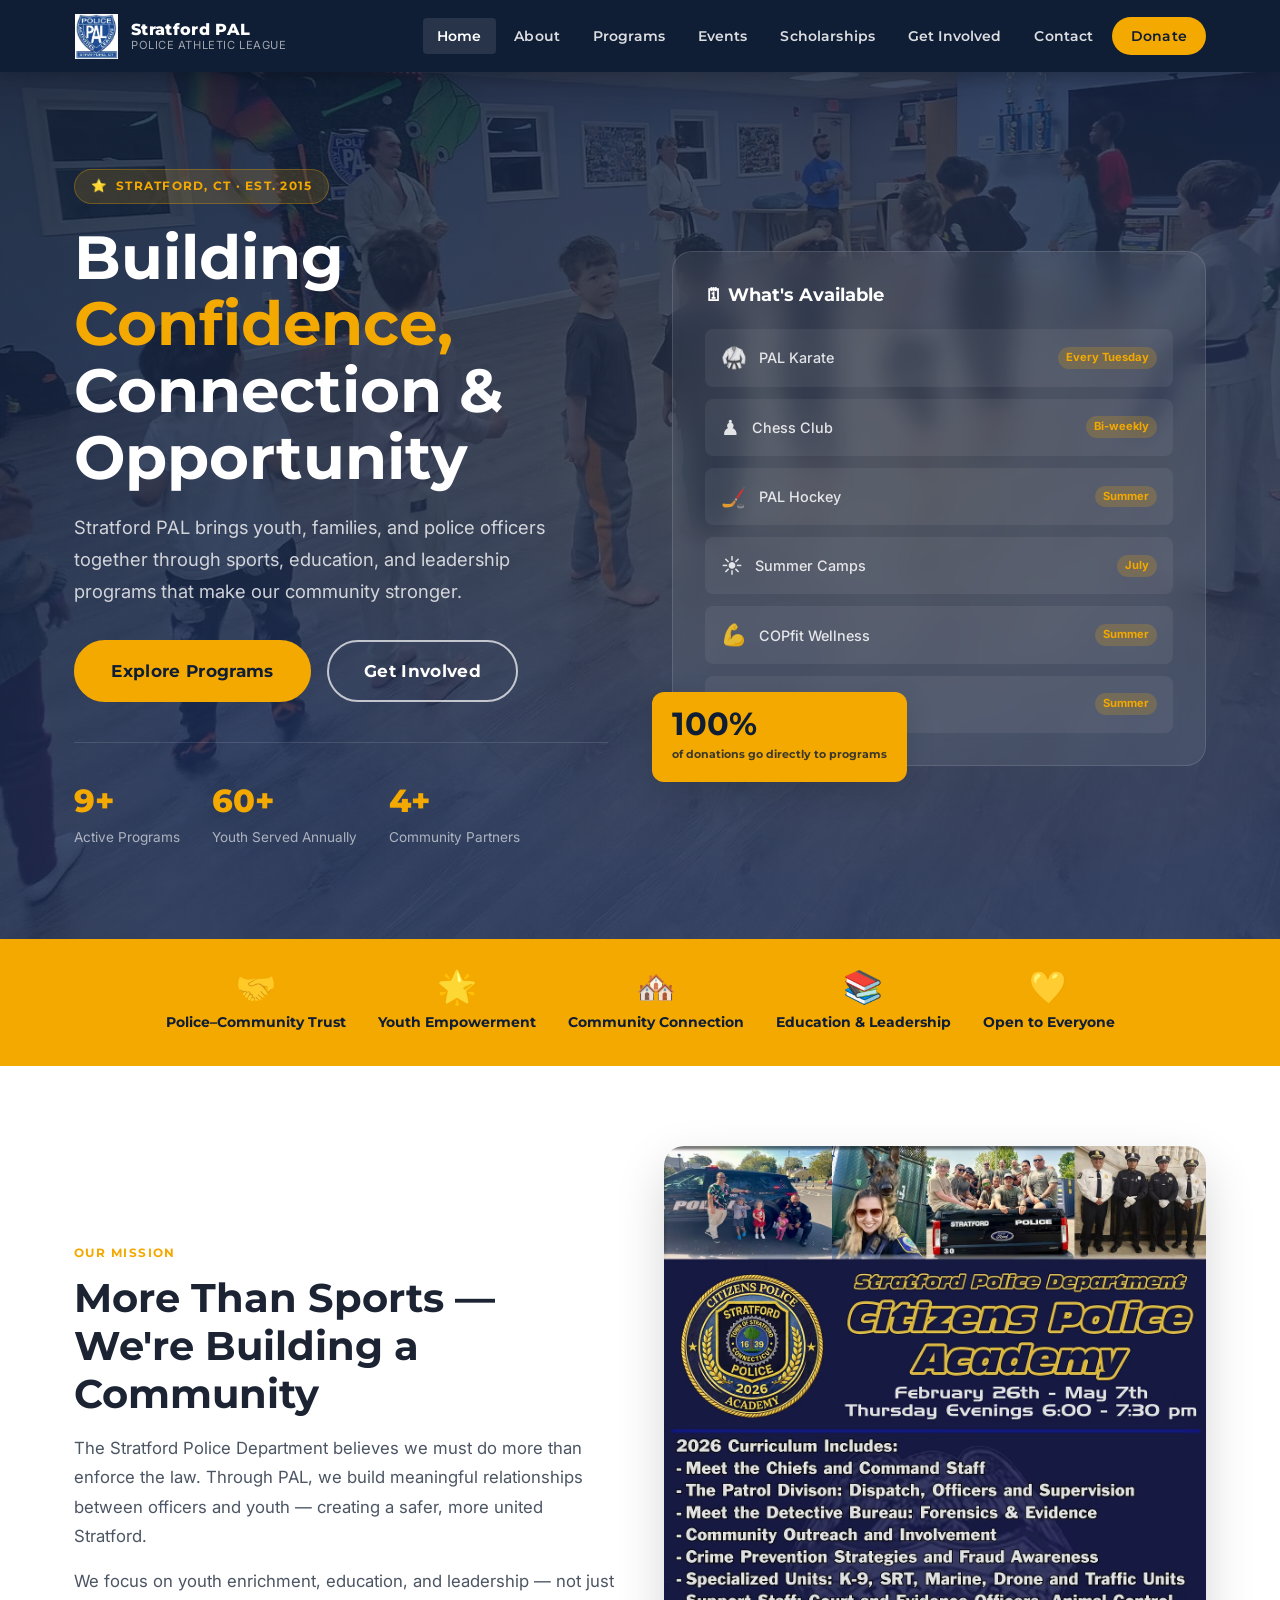
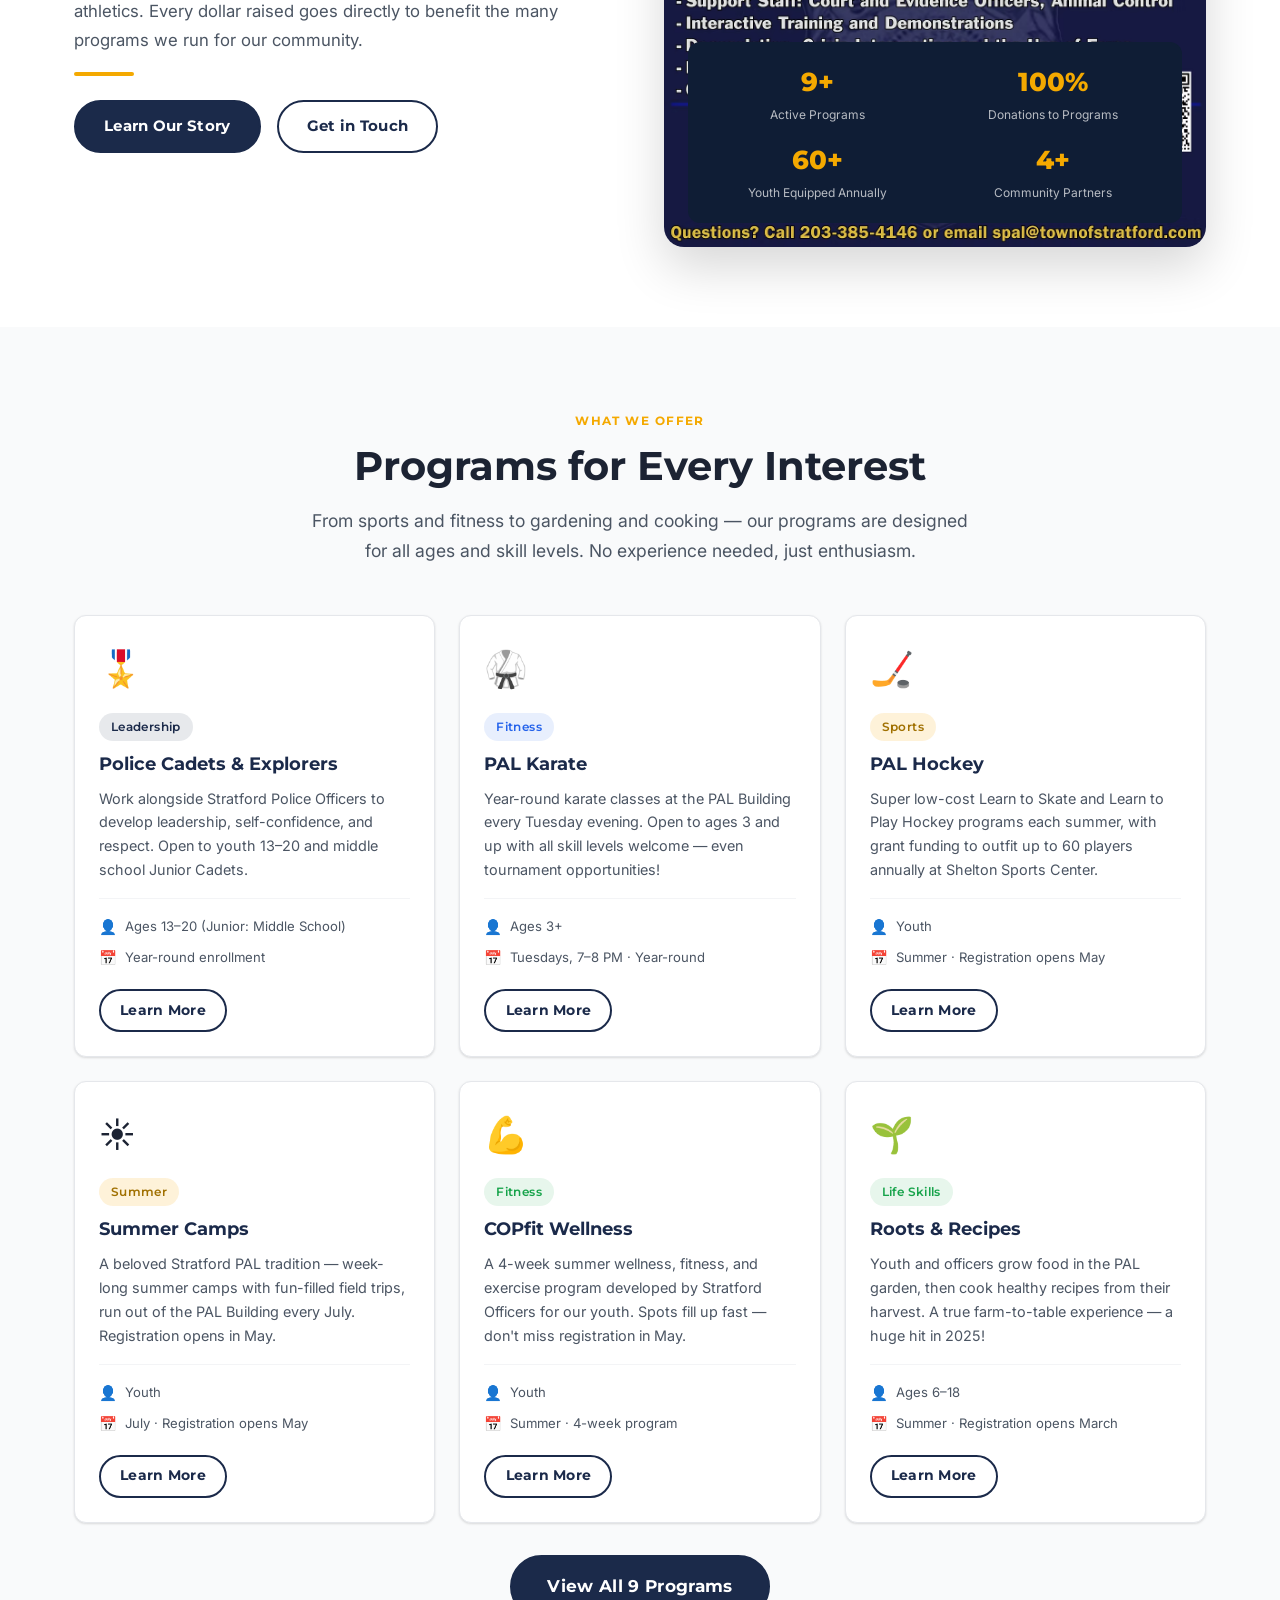
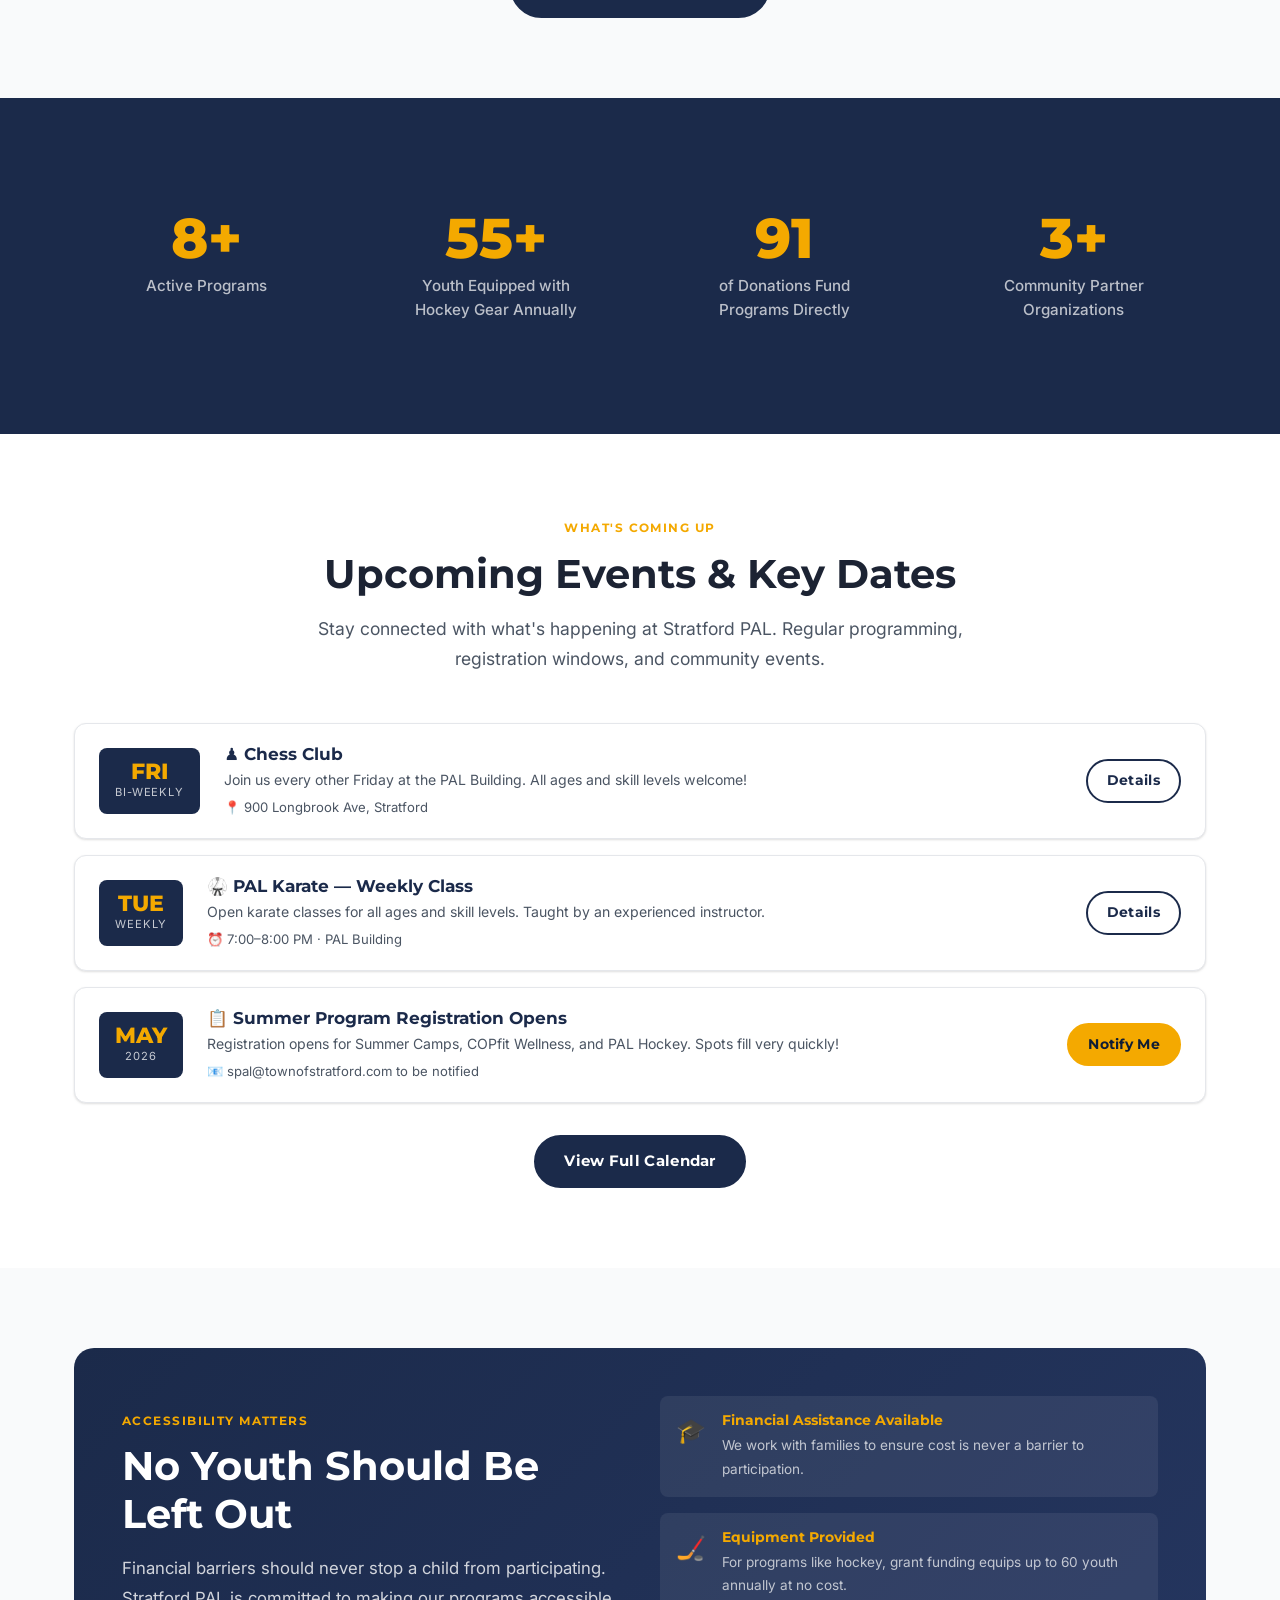
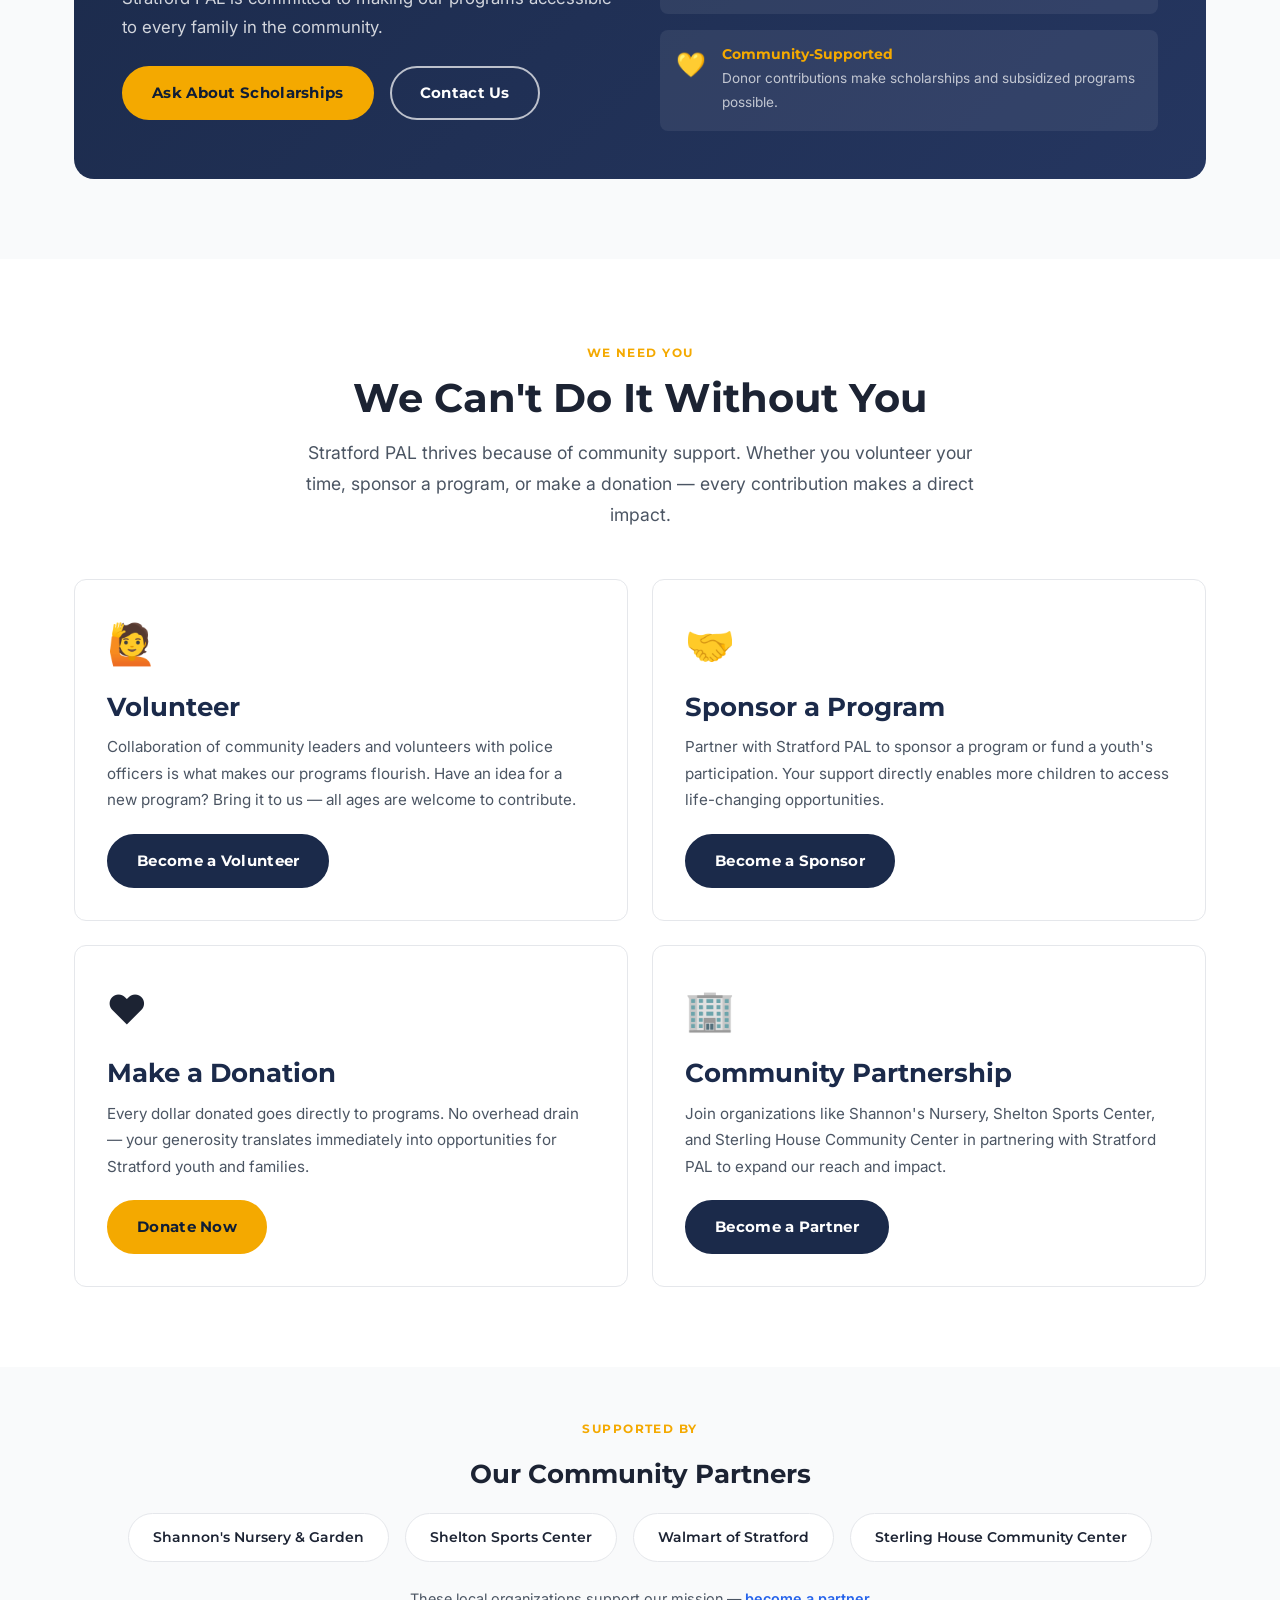
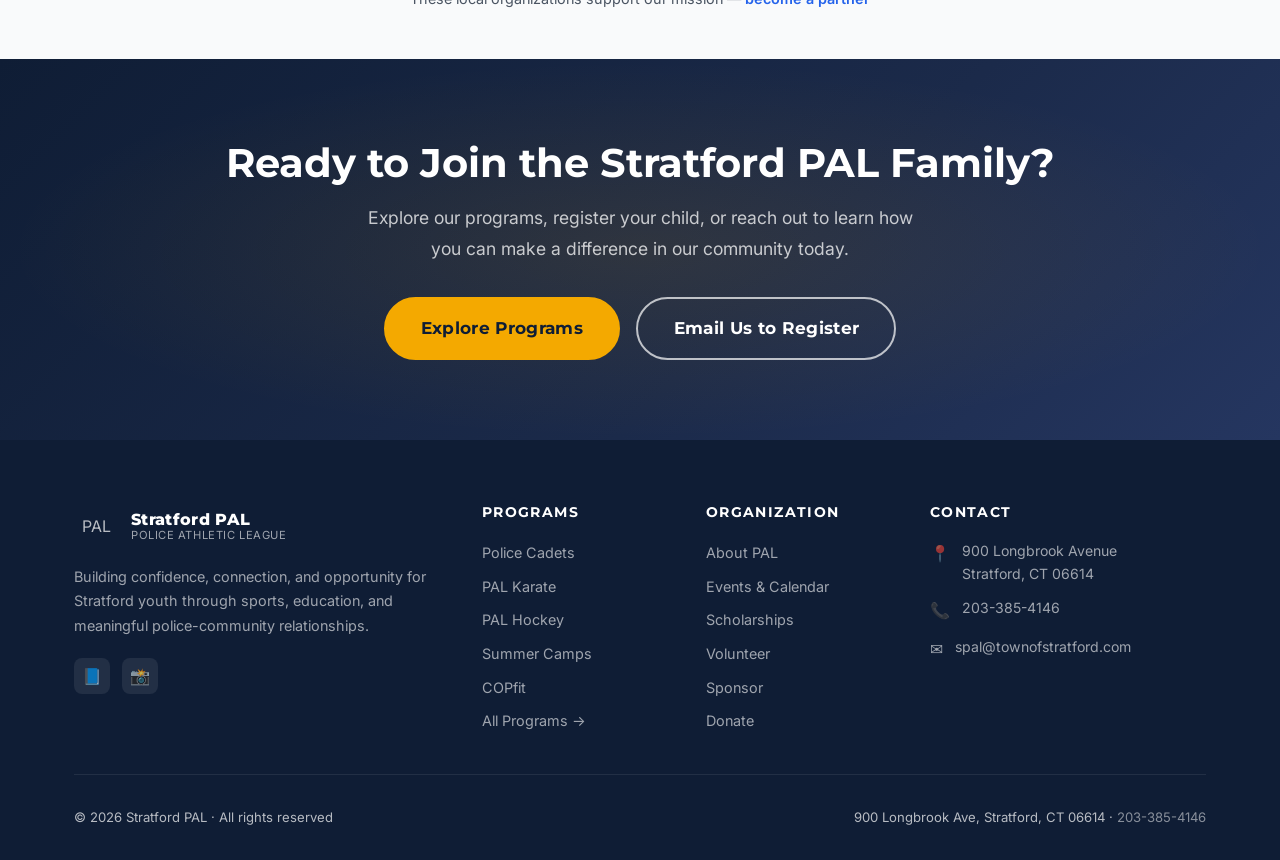
==== commit 55c704e5: "Add official PAL shield logo to navigation and branding - Replace text 'PAL' badge with official pol" ====
--- a/index.html
+++ b/index.html
@@ -96,7 +96,9 @@
     <div class="container">
       <div class="nav-inner">
         <a href="index.html" class="nav-logo" aria-label="Stratford PAL Home">
-          <div class="nav-logo-badge">PAL</div>
+          <div class="nav-logo-badge">
+            <img src="assets/images/pal-shield-logo.png" alt="Stratford PAL Shield" />
+          </div>
           <div class="nav-logo-text">
             <span class="nav-logo-name">Stratford PAL</span>
             <span class="nav-logo-sub">Police Athletic League</span>
--- a/css/styles.css
+++ b/css/styles.css
@@ -275,19 +275,17 @@
   text-decoration: none;
 }
 .nav-logo-badge {
-  width: 42px;
-  height: 42px;
-  background: var(--gold);
-  border-radius: var(--radius-md);
+  width: 45px;
+  height: 45px;
   display: flex;
   align-items: center;
   justify-content: center;
-  font-family: var(--font-head);
-  font-weight: 900;
-  font-size: 1rem;
-  color: var(--navy-dark);
-  letter-spacing: -0.02em;
   flex-shrink: 0;
+}
+.nav-logo-badge img {
+  width: 100%;
+  height: 100%;
+  object-fit: contain;
 }
 .nav-logo-text {
   display: flex;
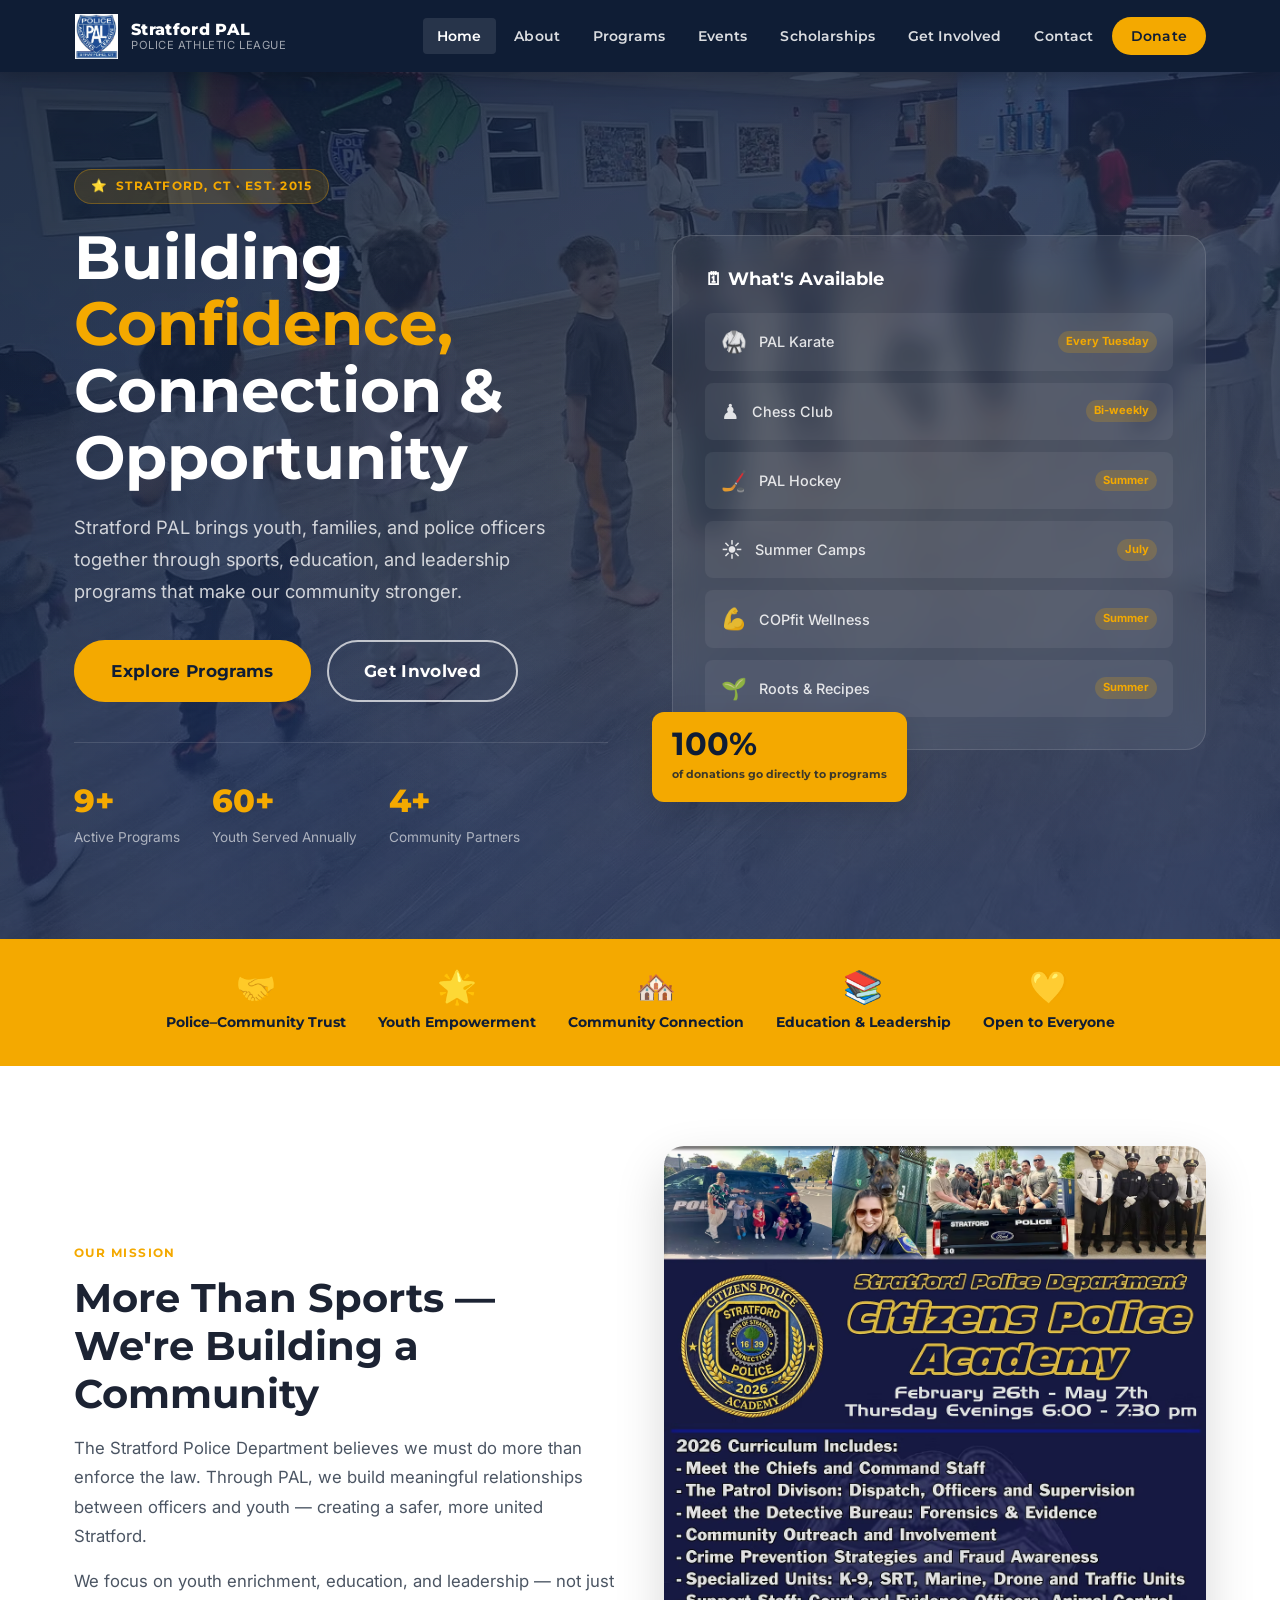
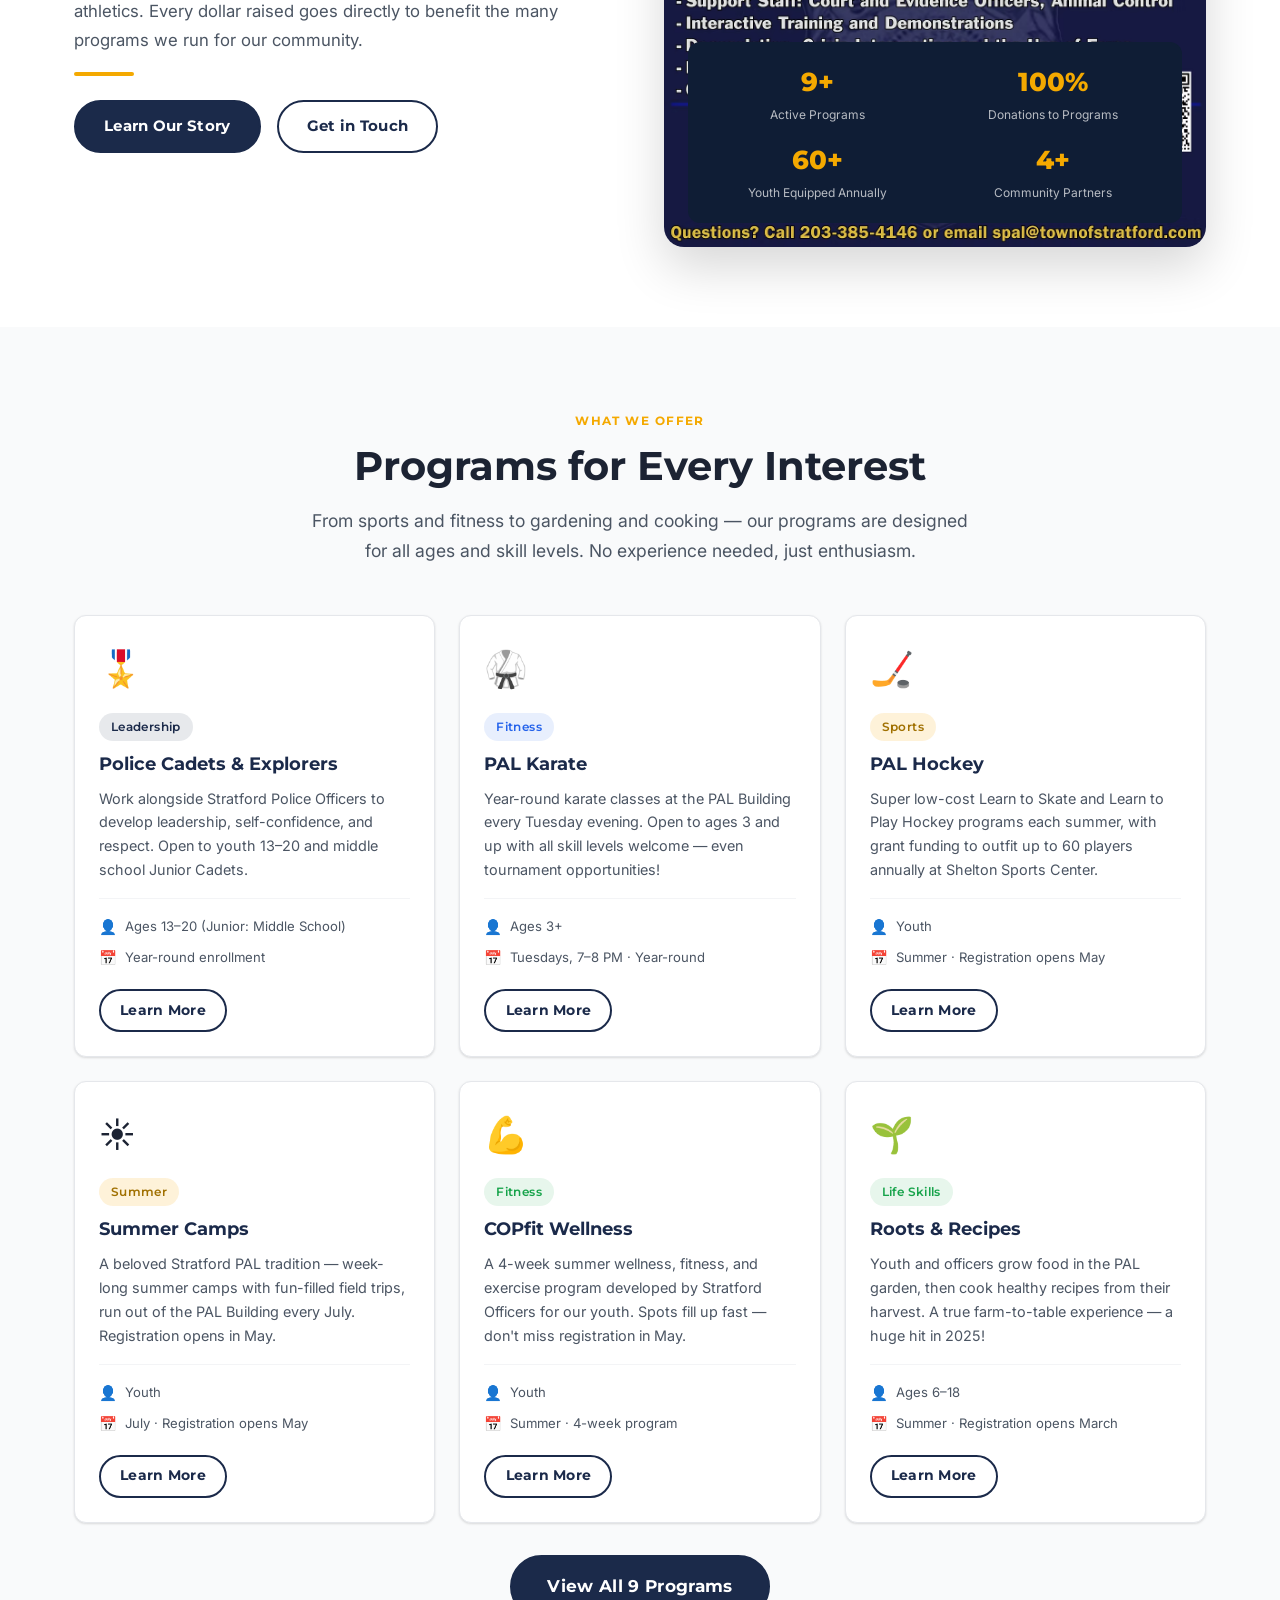
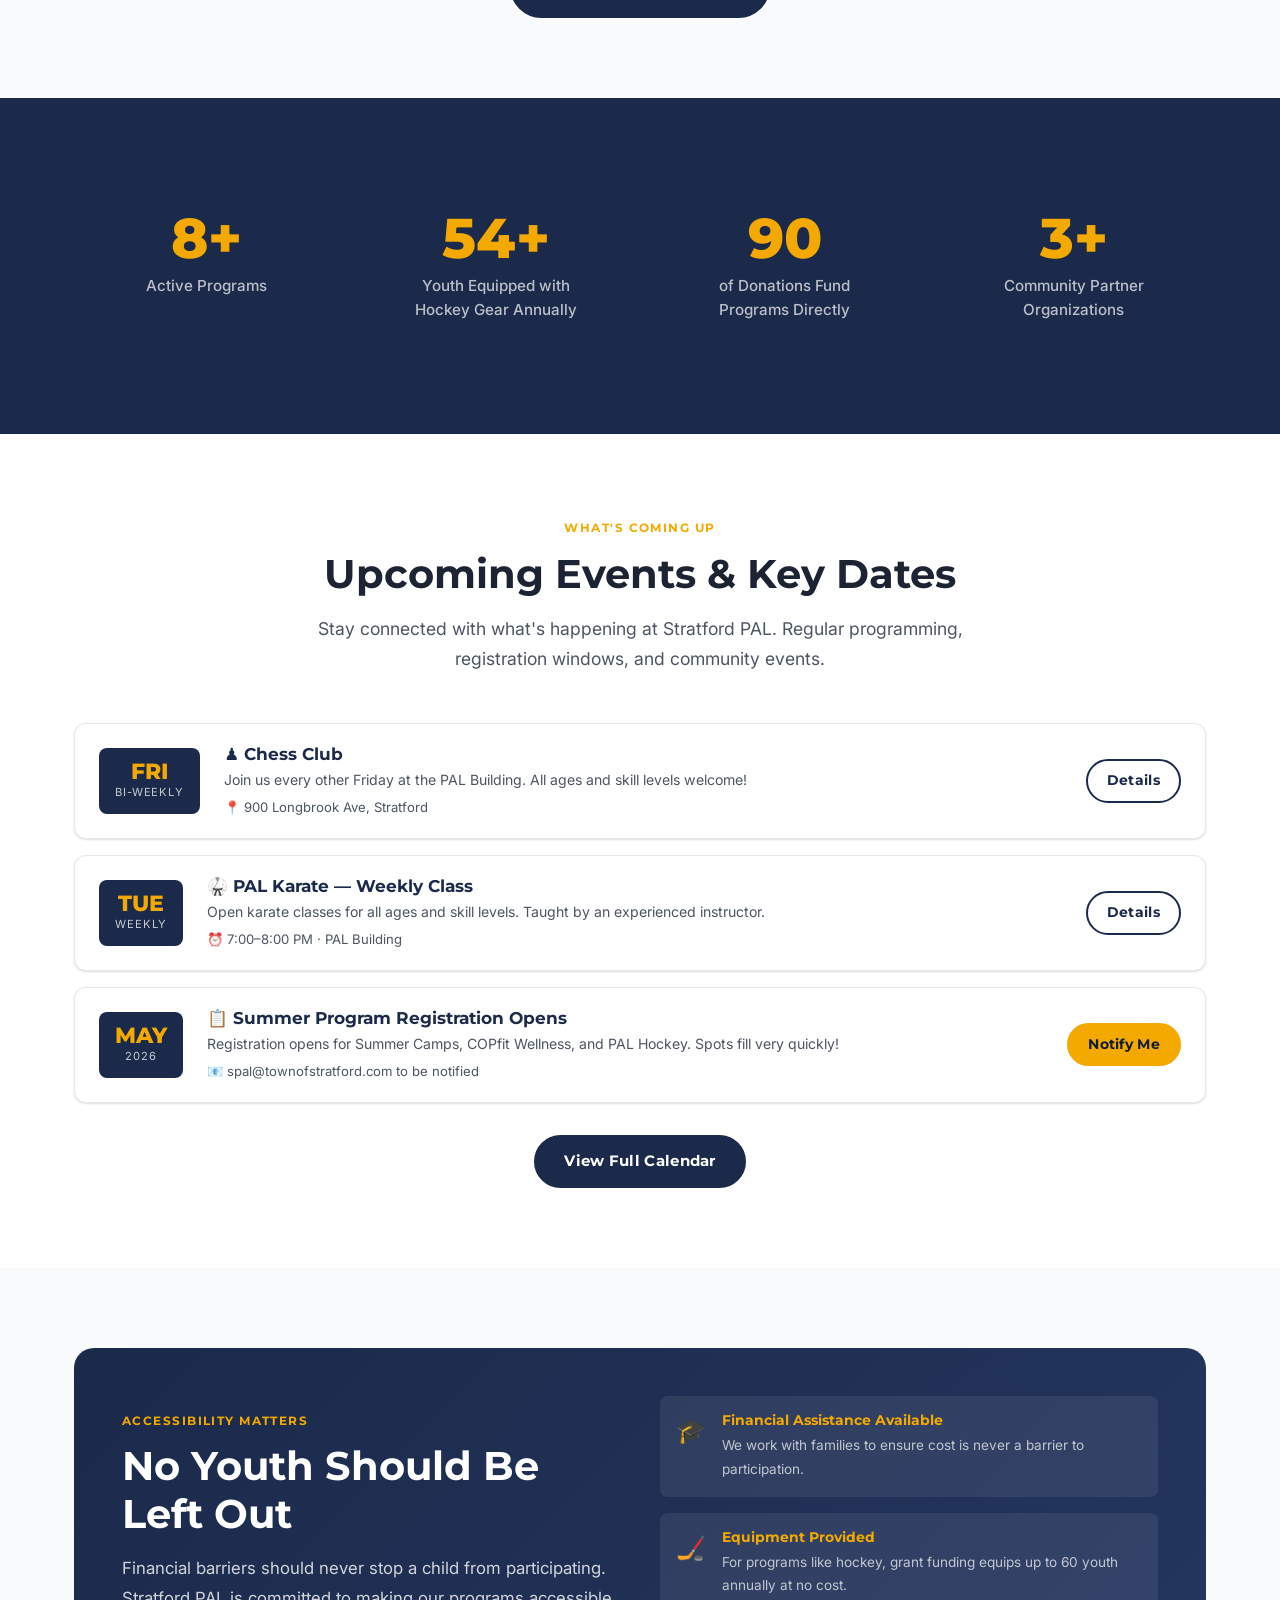
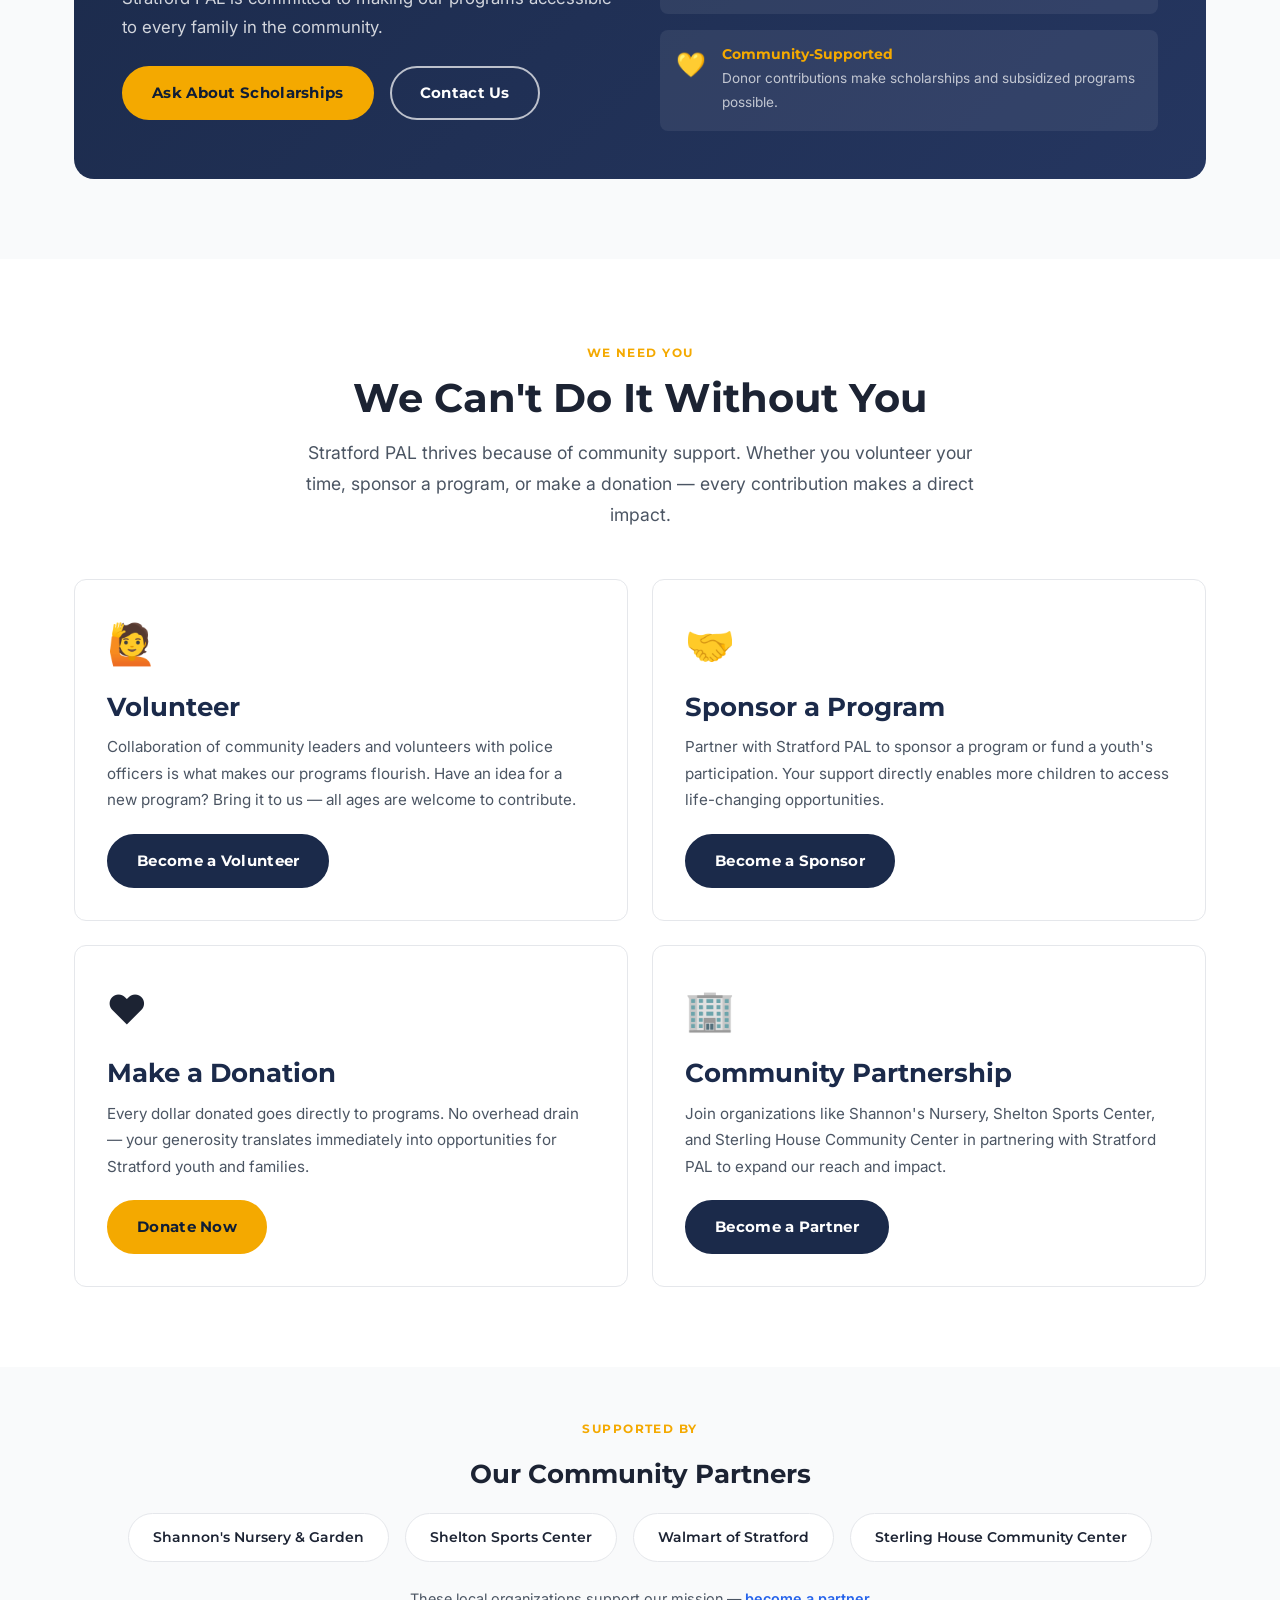
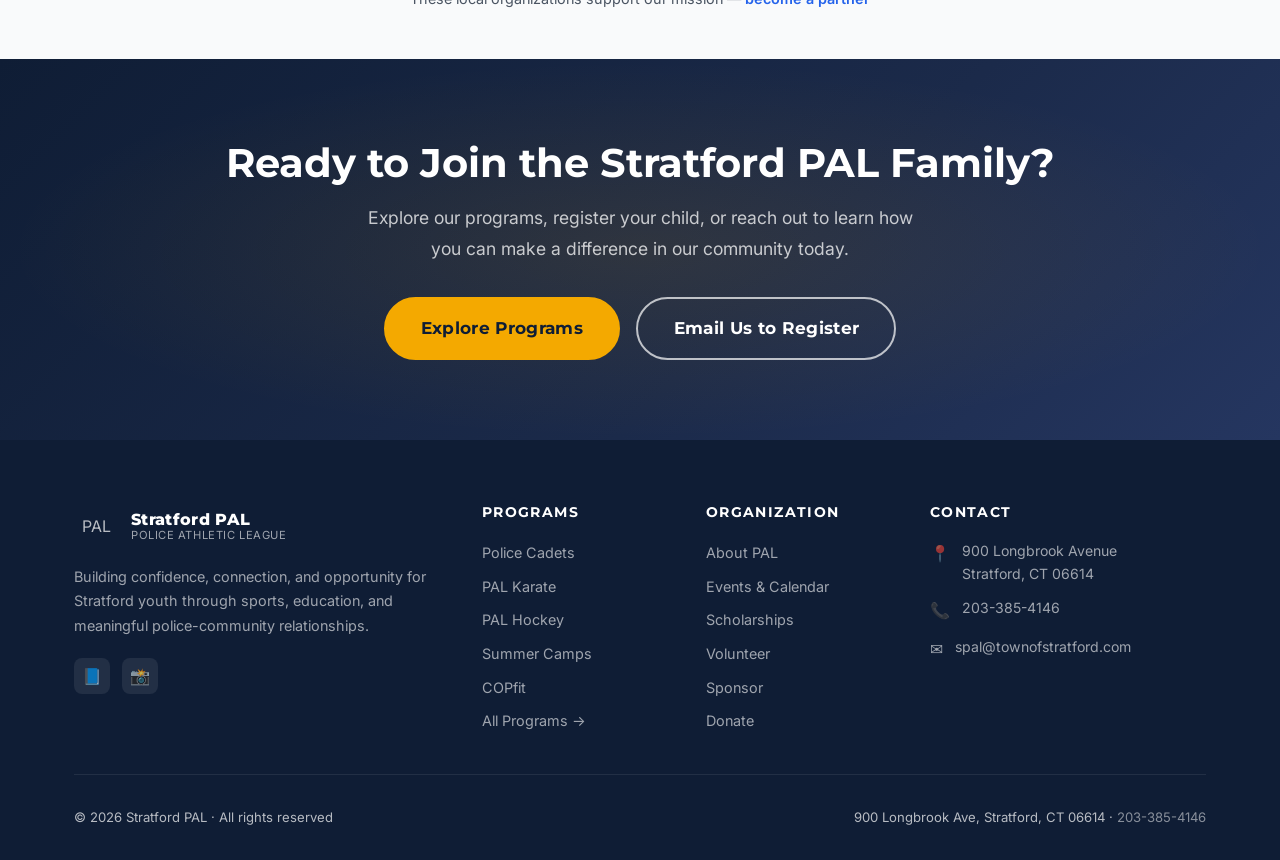
==== commit ba49cdbf: "Enhance UX: Add favicon, fix layout overlap, make activities clickable Features: - Add PAL shield lo" ====
--- a/index.html
+++ b/index.html
@@ -3,6 +3,7 @@
 <head>
   <meta charset="UTF-8" />
   <meta name="viewport" content="width=device-width, initial-scale=1.0" />
+  <link rel="icon" type="image/png" href="assets/images/pal-shield-logo.png" />
   <title>Stratford PAL — Inspiring Positive Change in Our Community</title>
   <meta name="description" content="Stratford Police Athletic League builds bridges between law enforcement and youth through sports, education, and leadership programs in Stratford, CT." />
   <link rel="preconnect" href="https://fonts.googleapis.com" />
@@ -179,35 +180,47 @@
             <div class="hero-main-card">
               <h3>🗓 What's Available</h3>
               <div class="hero-program-list">
-                <div class="hero-program-item">
-                  <span class="prog-icon">🥋</span>
-                  PAL Karate
-                  <span class="prog-badge">Every Tuesday</span>
+               <div class="hero-program-item">
+                  <a href="programs.html#karate" class="hero-program-link">
+                    <span class="prog-icon">🥋</span>
+                    PAL Karate
+                    <span class="prog-badge">Every Tuesday</span>
+                  </a>
                 </div>
                 <div class="hero-program-item">
-                  <span class="prog-icon">♟️</span>
-                  Chess Club
-                  <span class="prog-badge">Bi-weekly</span>
+                  <a href="programs.html#chess" class="hero-program-link">
+                    <span class="prog-icon">♟️</span>
+                    Chess Club
+                    <span class="prog-badge">Bi-weekly</span>
+                  </a>
                 </div>
                 <div class="hero-program-item">
-                  <span class="prog-icon">🏒</span>
-                  PAL Hockey
-                  <span class="prog-badge">Summer</span>
+                  <a href="programs.html#hockey" class="hero-program-link">
+                    <span class="prog-icon">🏒</span>
+                    PAL Hockey
+                    <span class="prog-badge">Summer</span>
+                  </a>
                 </div>
                 <div class="hero-program-item">
-                  <span class="prog-icon">☀️</span>
-                  Summer Camps
-                  <span class="prog-badge">July</span>
+                  <a href="programs.html#summer-camps" class="hero-program-link">
+                    <span class="prog-icon">☀️</span>
+                    Summer Camps
+                    <span class="prog-badge">July</span>
+                  </a>
                 </div>
                 <div class="hero-program-item">
-                  <span class="prog-icon">💪</span>
-                  COPfit Wellness
-                  <span class="prog-badge">Summer</span>
+                  <a href="programs.html#copfit" class="hero-program-link">
+                    <span class="prog-icon">💪</span>
+                    COPfit Wellness
+                    <span class="prog-badge">Summer</span>
+                  </a>
                 </div>
                 <div class="hero-program-item">
-                  <span class="prog-icon">🌱</span>
-                  Roots &amp; Recipes
-                  <span class="prog-badge">Summer</span>
+                  <a href="programs.html#roots-recipes" class="hero-program-link">
+                    <span class="prog-icon">🌱</span>
+                    Roots &amp; Recipes
+                    <span class="prog-badge">Summer</span>
+                  </a>
                 </div>
               </div>
             </div>
--- a/css/styles.css
+++ b/css/styles.css
@@ -463,6 +463,7 @@
 }
 .hero-card-stack {
   position: relative;
+  padding-bottom: var(--space-8);
 }
 .hero-main-card {
   background: rgba(255,255,255,0.07);
@@ -484,6 +485,24 @@
   font-size: 0.9rem;
   color: rgba(255,255,255,0.85);
   font-weight: 500;
+  transition: all 0.2s ease;
+}
+.hero-program-link {
+  display: flex;
+  align-items: center;
+  gap: var(--space-3);
+  width: 100%;
+  text-decoration: none;
+  color: rgba(255,255,255,0.85);
+  cursor: pointer;
+}
+.hero-program-link:hover {
+  color: var(--white);
+  background: rgba(255,255,255,0.12);
+  border-radius: var(--radius-md);
+}
+.hero-program-item:has(.hero-program-link:hover) {
+  background: rgba(255,255,255,0.12);
 }
 .hero-program-item .prog-icon { font-size: 1.3rem; }
 .hero-program-item .prog-badge {
@@ -497,7 +516,7 @@
 }
 .hero-floating-badge {
   position: absolute;
-  bottom: -16px;
+  bottom: -20px;
   left: -20px;
   background: var(--gold);
   color: var(--navy-dark);
@@ -506,6 +525,7 @@
   font-family: var(--font-head);
   font-weight: 700;
   box-shadow: var(--shadow-lg);
+  z-index: 10;
 }
 .hero-floating-badge .big-num {
   font-size: 2rem;
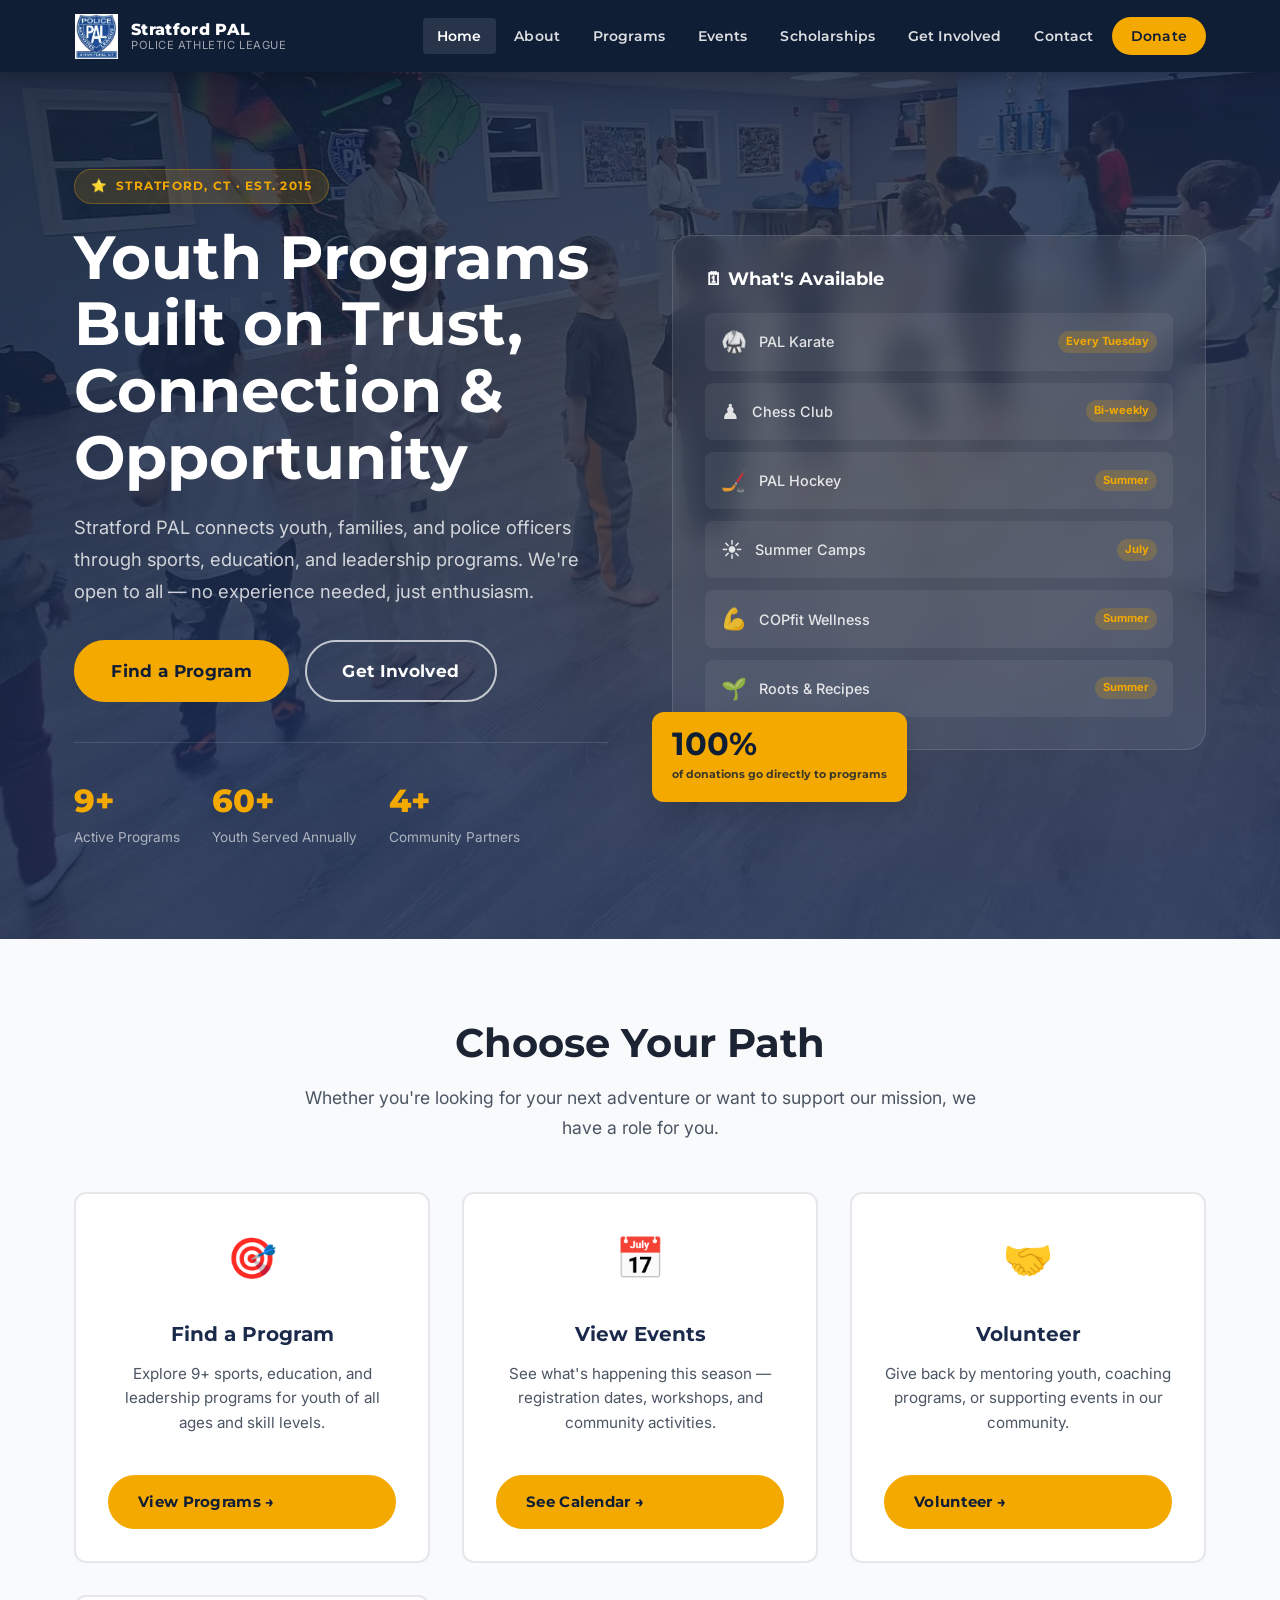
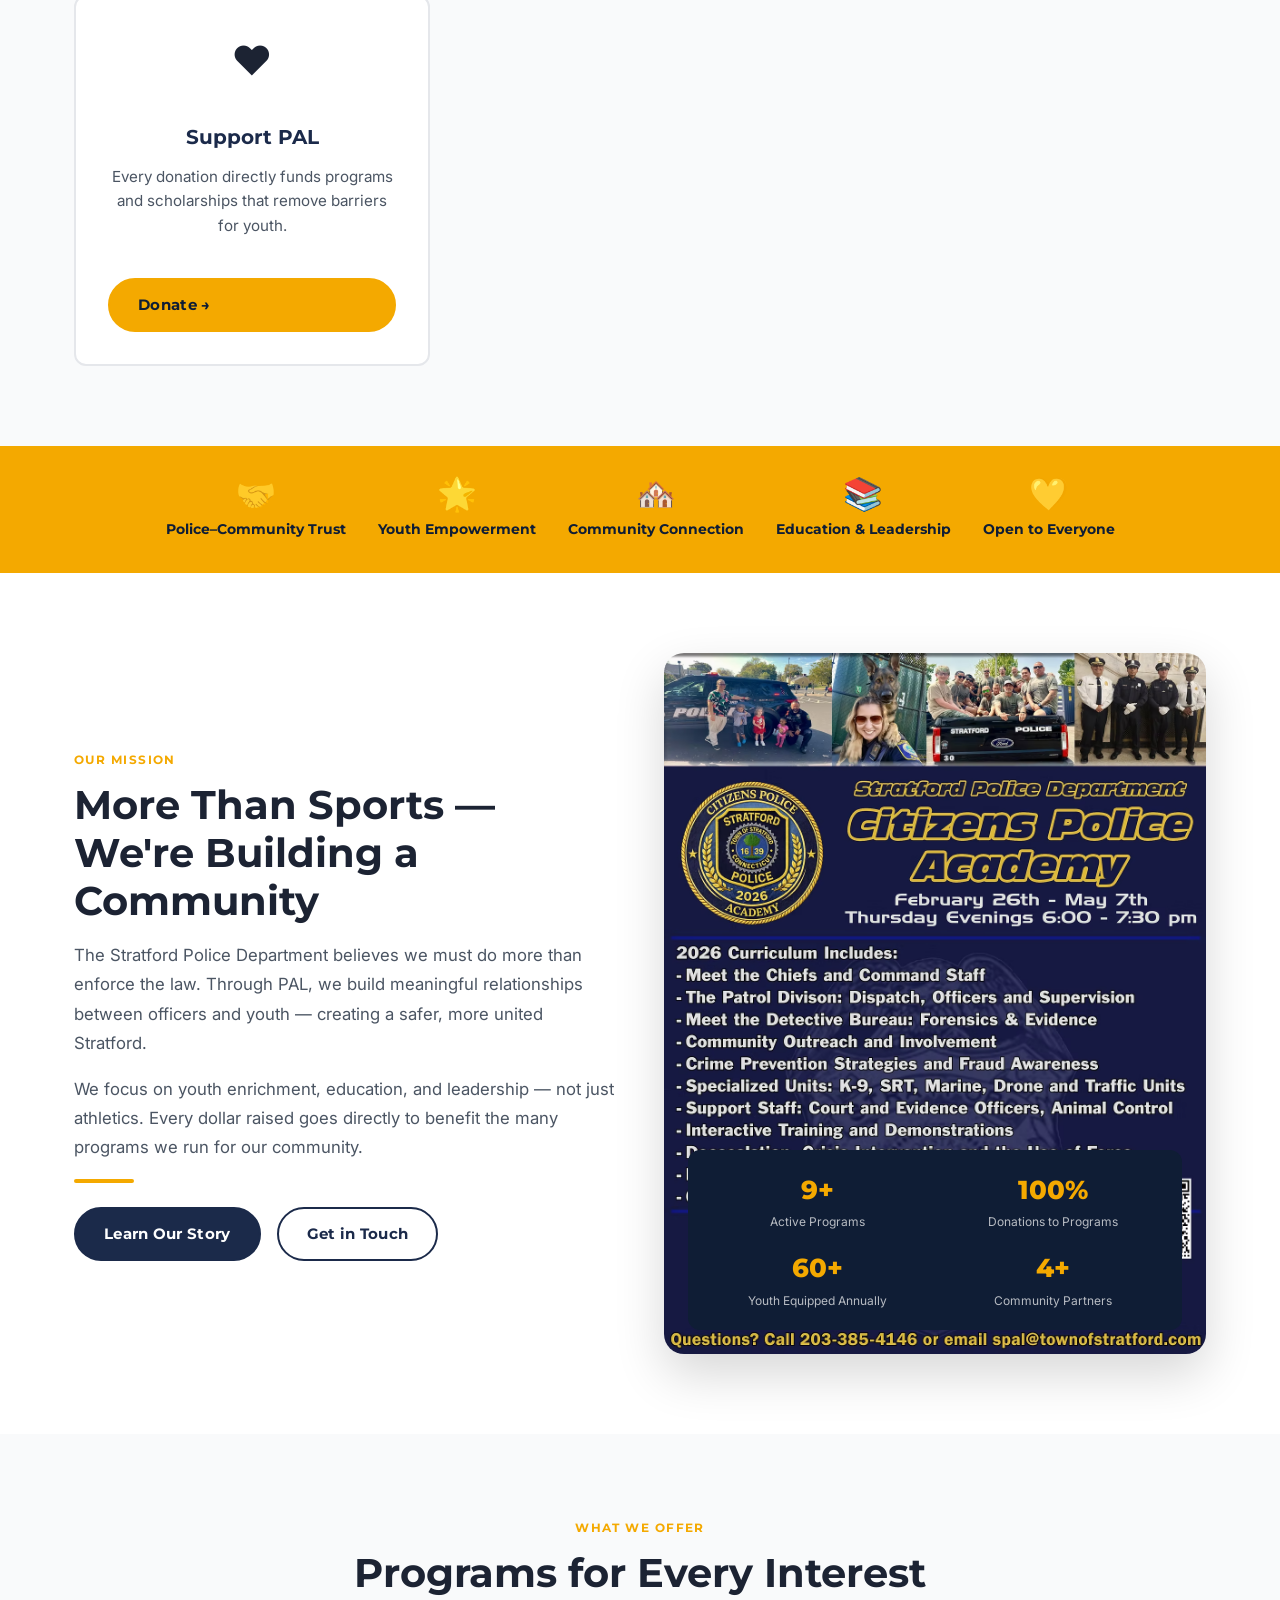
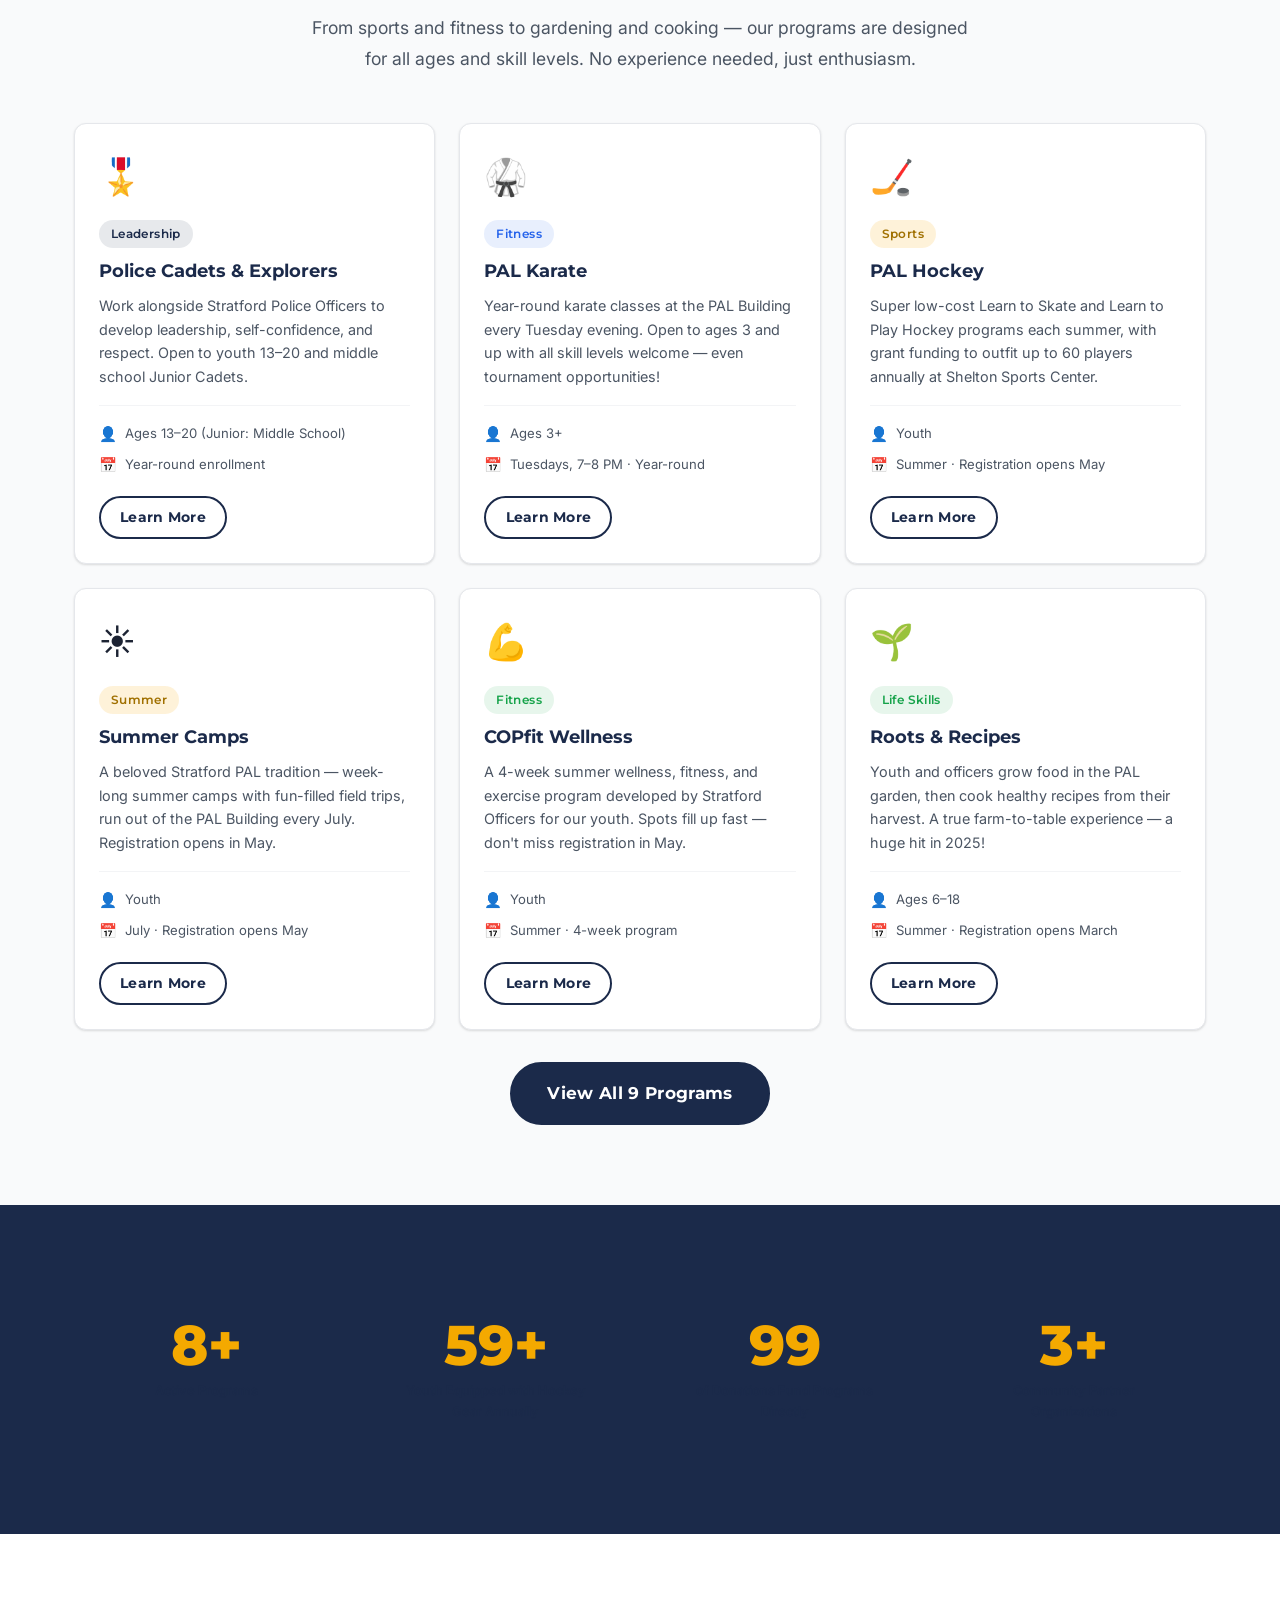
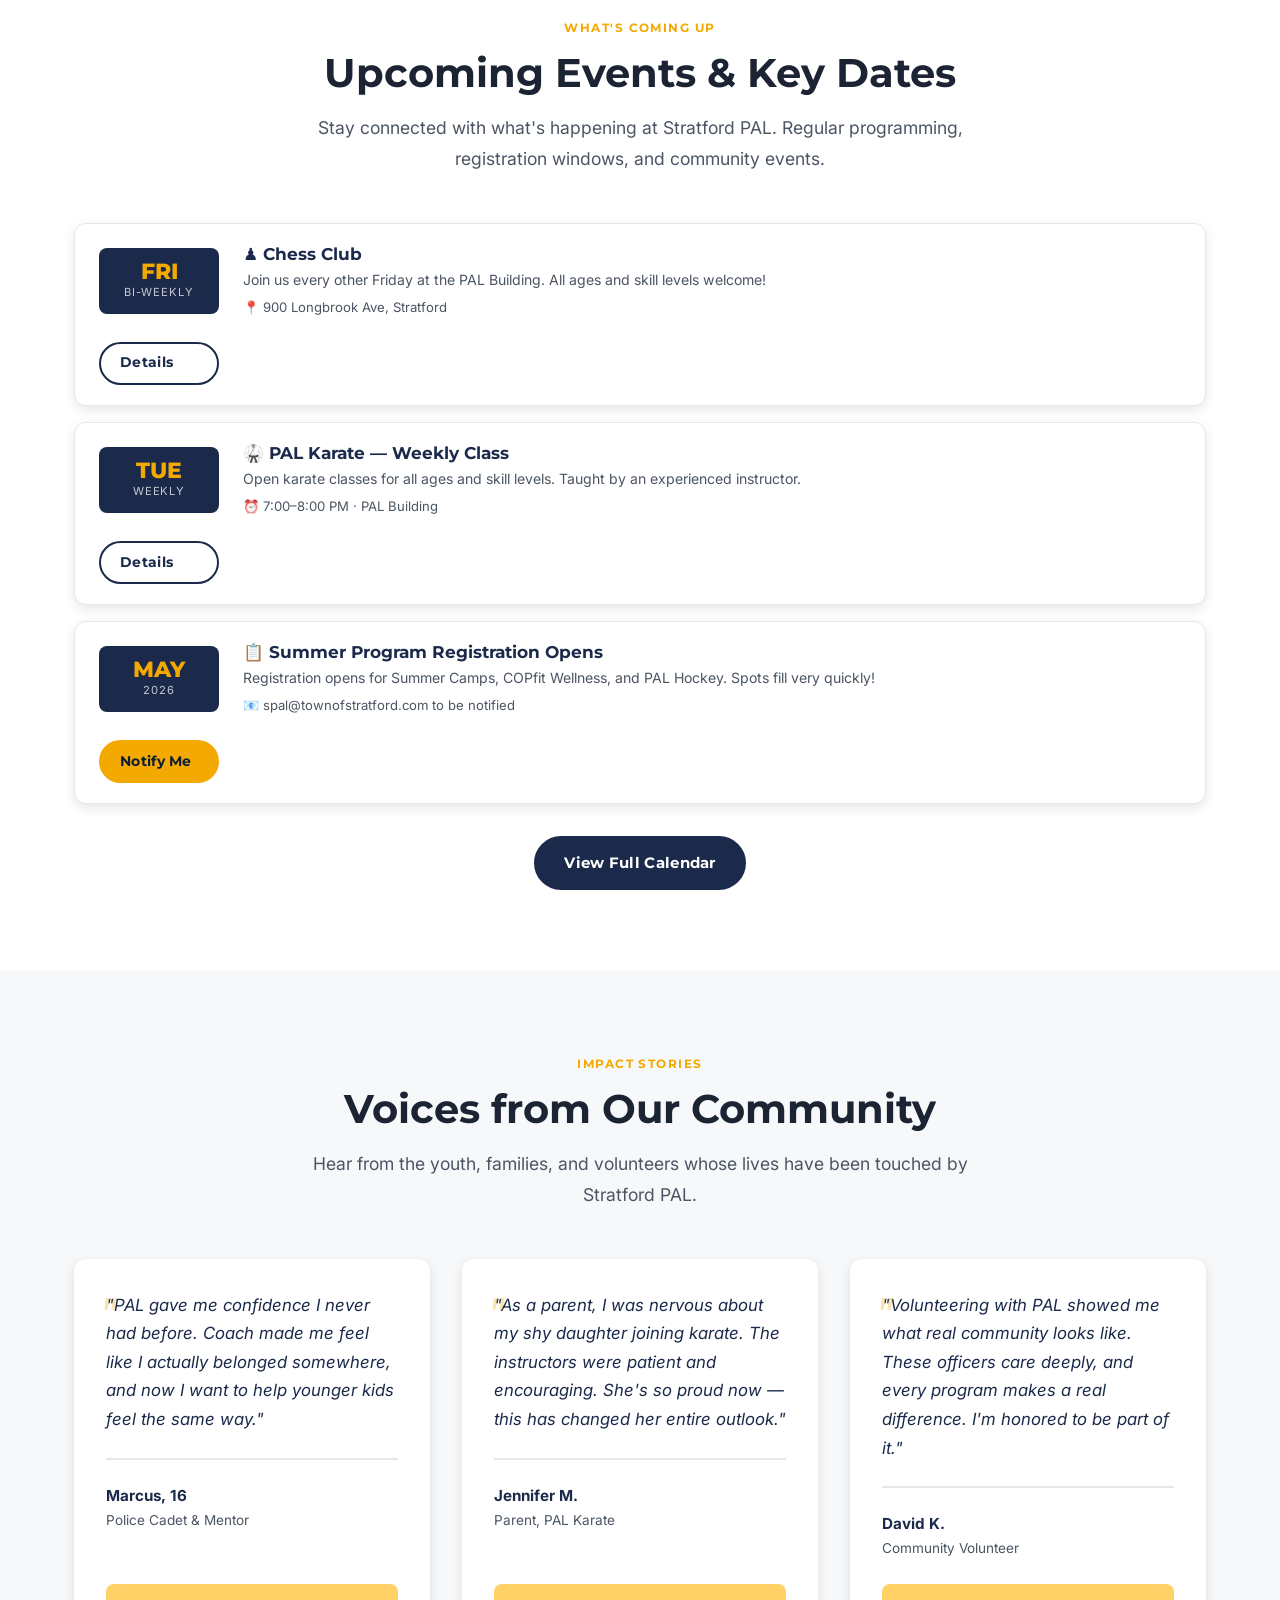
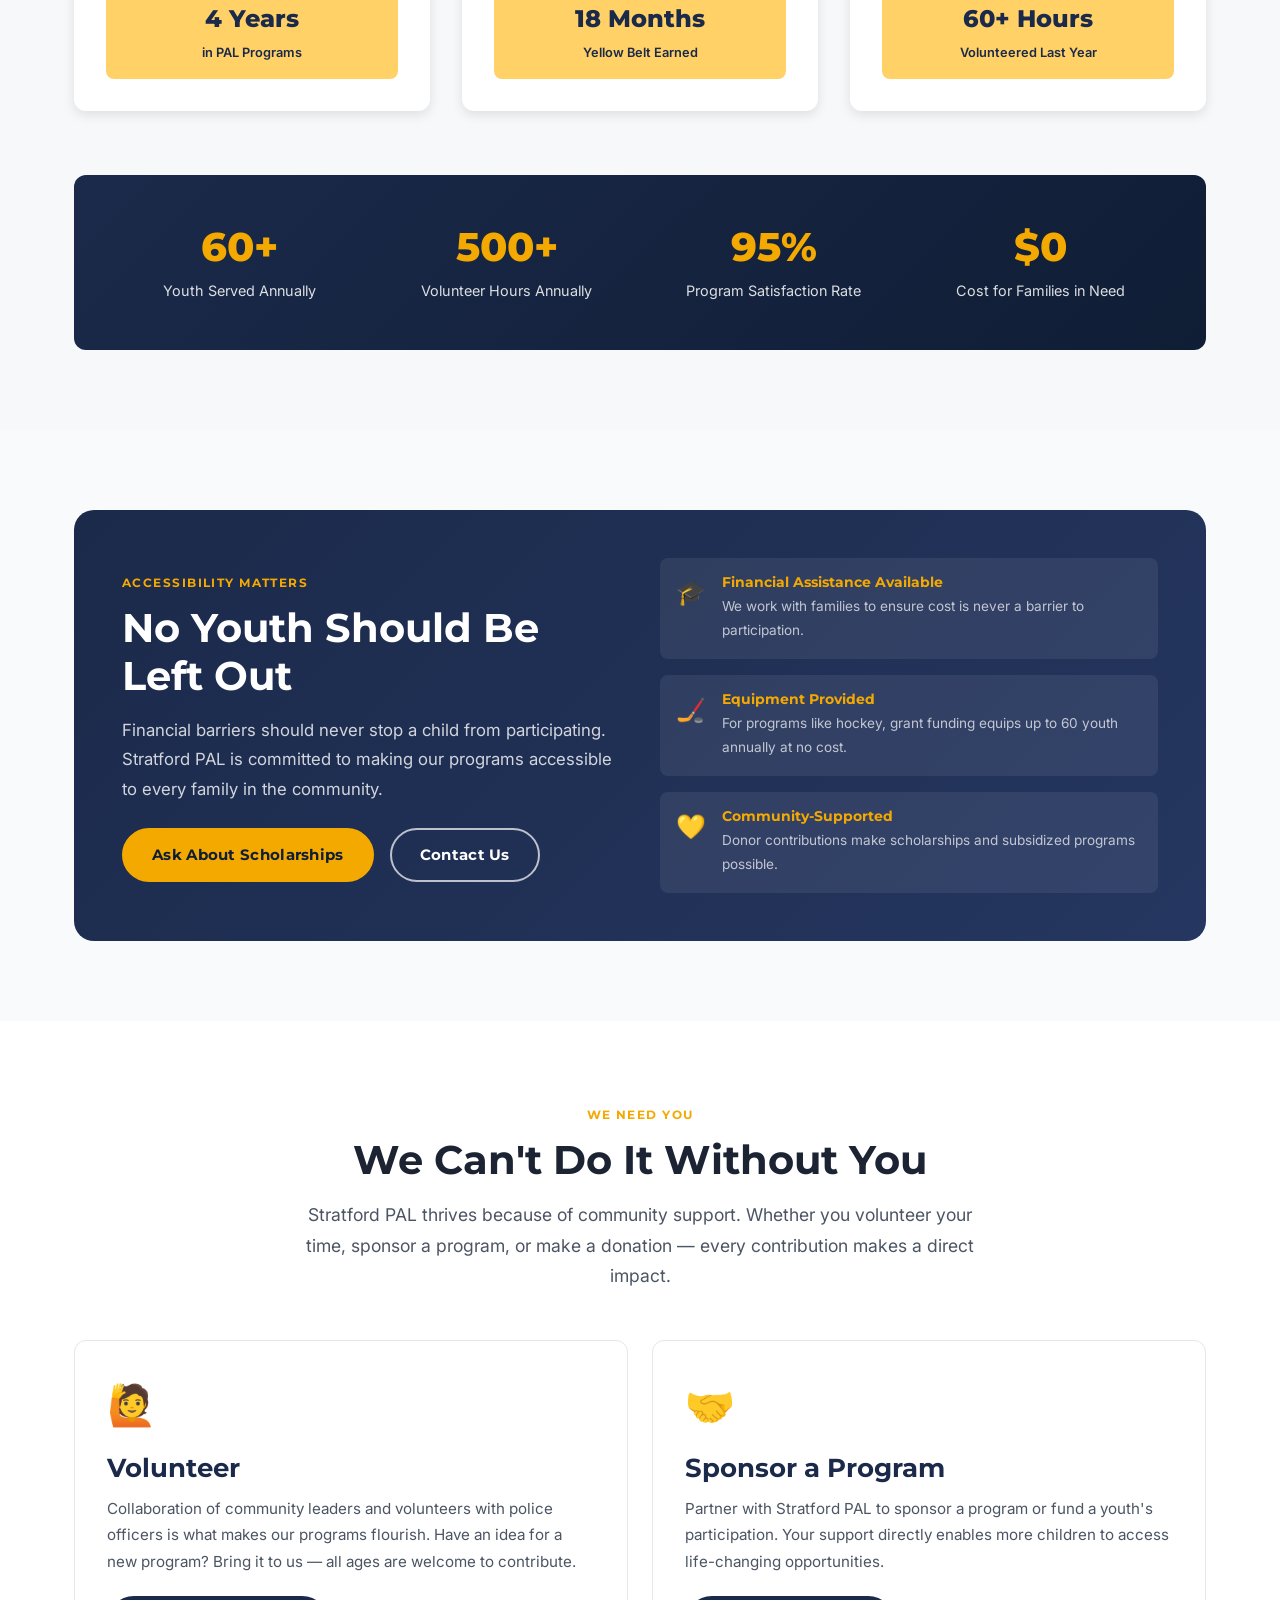
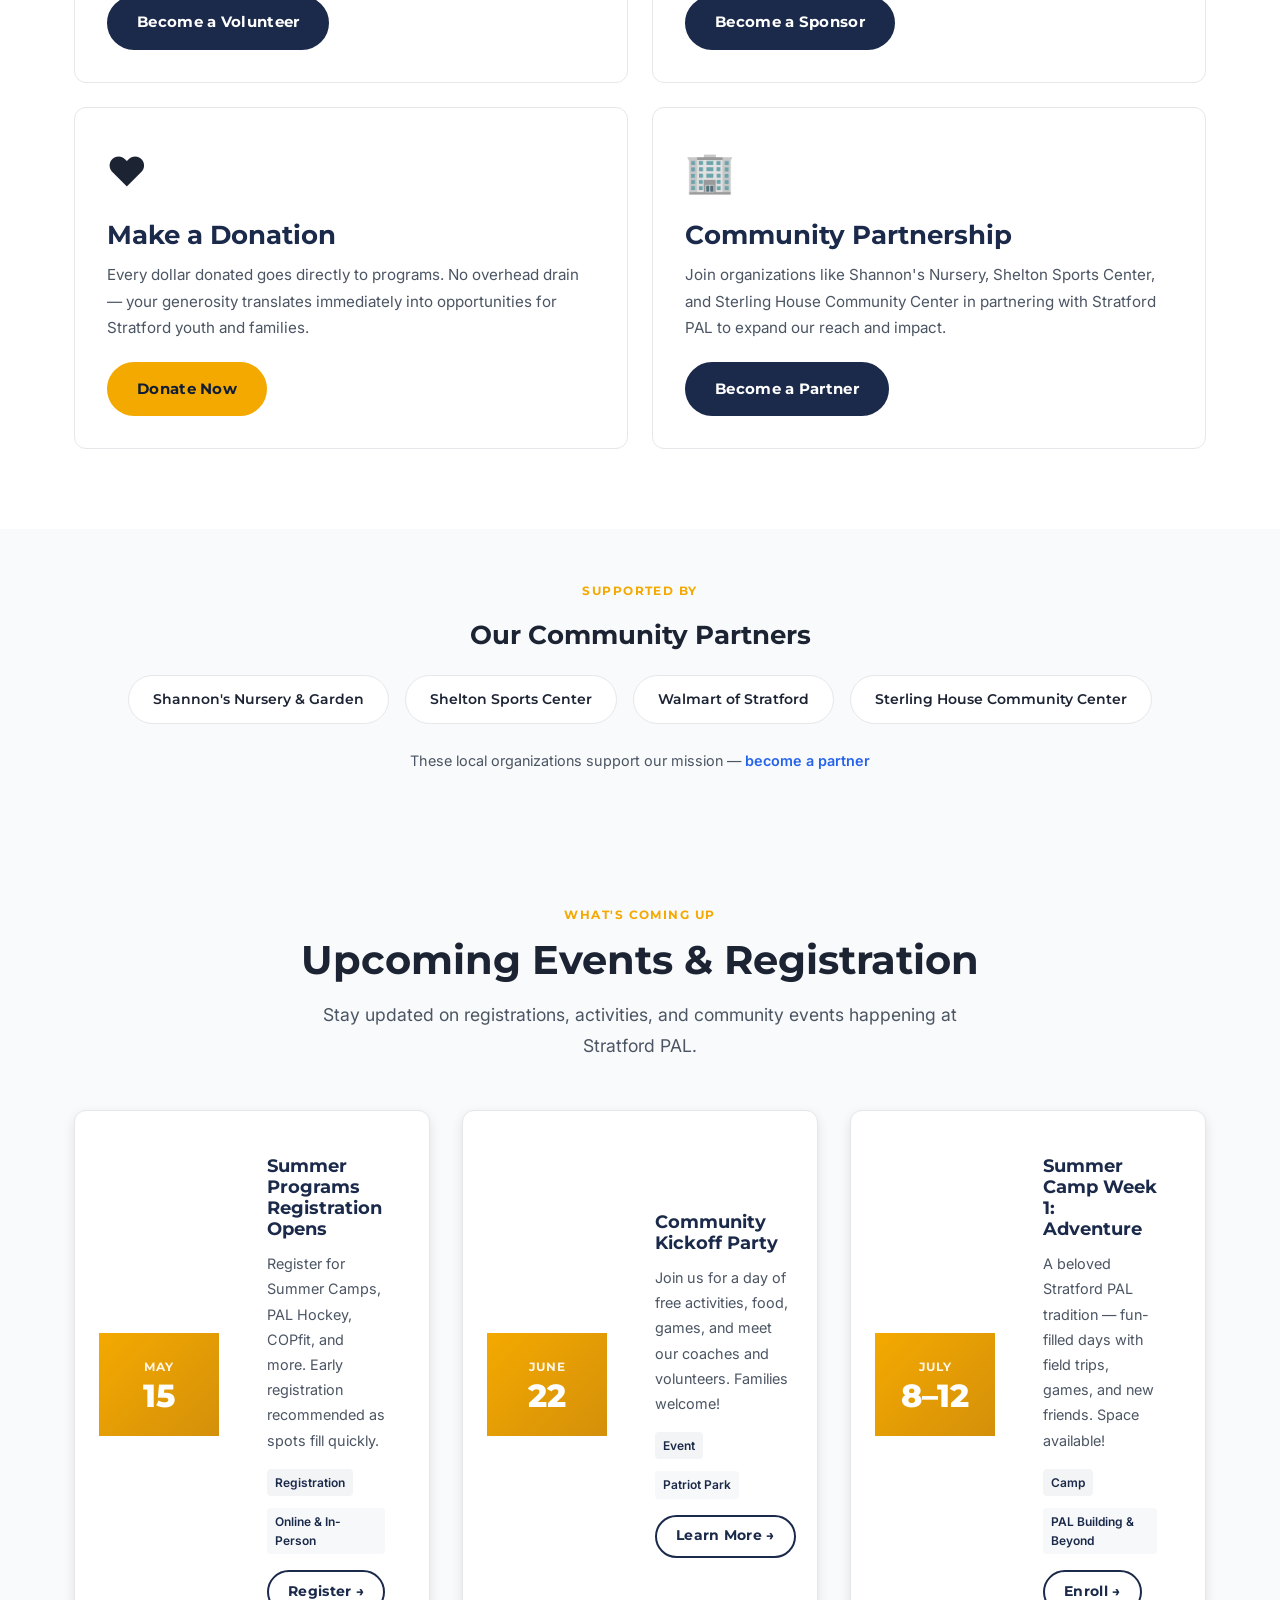
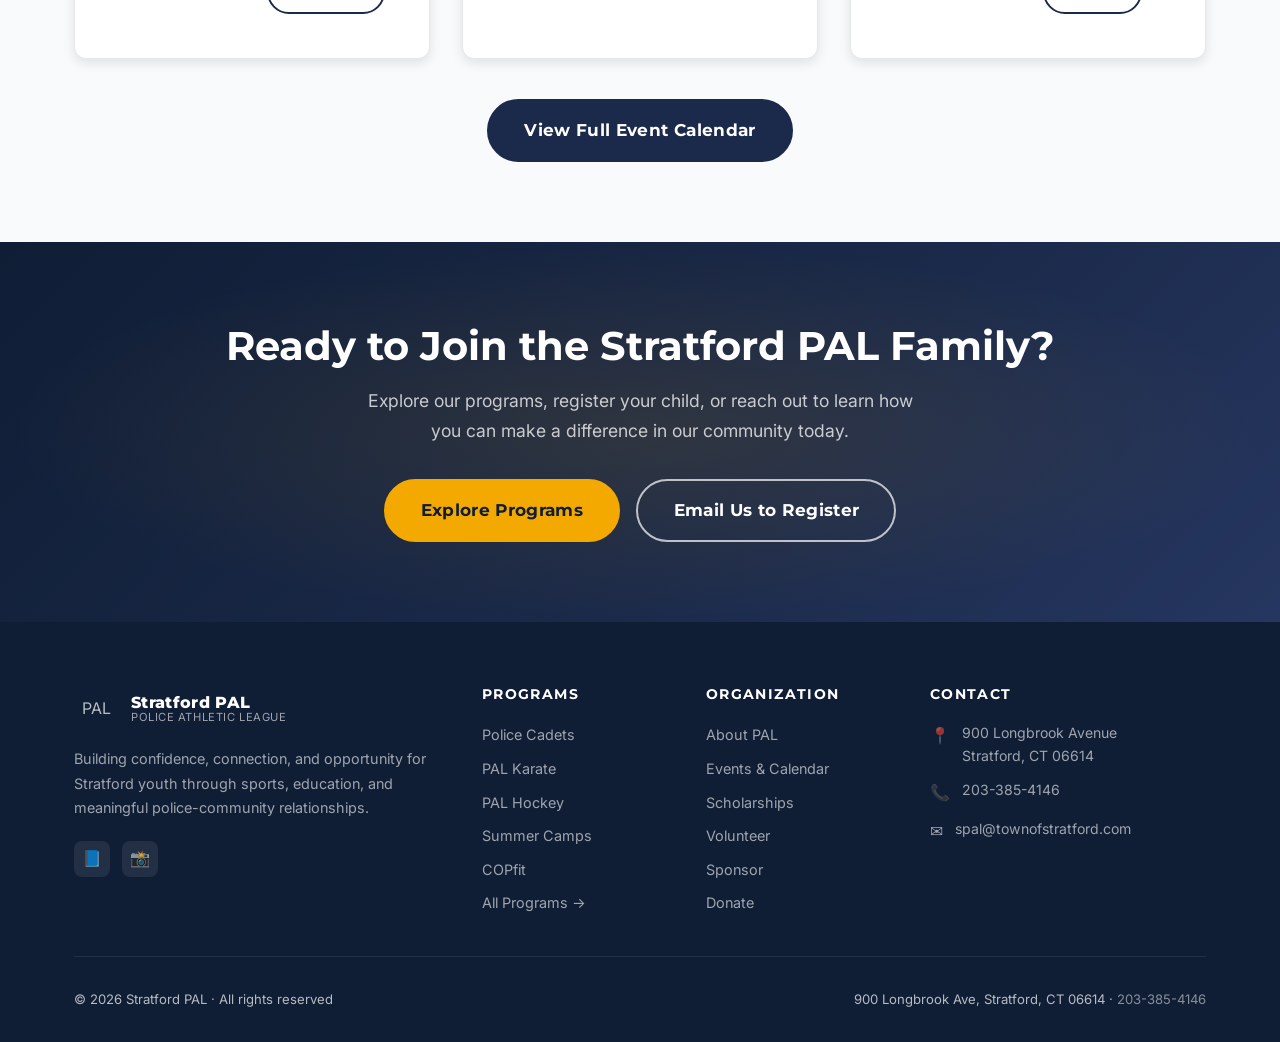
==== commit 5426242a: "Redesign homepage with improved hero, navigation paths, testimonials, and events - Rewrote hero sect" ====
--- a/index.html
+++ b/index.html
@@ -148,14 +148,13 @@
             Stratford, CT · Est. 2015
           </div>
           <h1 id="hero-heading">
-            Building <span>Confidence,</span><br>
-            Connection &amp; Opportunity
+            Youth Programs Built on Trust, Connection &amp; Opportunity
           </h1>
           <p class="hero-sub">
-            Stratford PAL brings youth, families, and police officers together through sports, education, and leadership programs that make our community stronger.
+            Stratford PAL connects youth, families, and police officers through sports, education, and leadership programs. We're open to all — no experience needed, just enthusiasm.
           </p>
           <div class="hero-actions">
-            <a href="programs.html" class="btn btn-primary btn-lg">Explore Programs</a>
+            <a href="programs.html" class="btn btn-primary btn-lg">Find a Program</a>
             <a href="get-involved.html" class="btn btn-secondary btn-lg">Get Involved</a>
           </div>
           <div class="hero-stats">
@@ -234,6 +233,42 @@
     </div>
   </section>
 
+  <!-- CHOOSE YOUR PATH SECTION -->
+  <section class="section section--bg choose-path-section">
+    <div class="container">
+      <div class="section-header animate-on-scroll">
+        <h2>Choose Your Path</h2>
+        <p>Whether you're looking for your next adventure or want to support our mission, we have a role for you.</p>
+      </div>
+      <div class="path-grid">
+        <div class="path-card animate-on-scroll">
+          <div class="path-icon">🎯</div>
+          <h3>Find a Program</h3>
+          <p>Explore 9+ sports, education, and leadership programs for youth of all ages and skill levels.</p>
+          <a href="programs.html" class="btn btn-primary">View Programs →</a>
+        </div>
+        <div class="path-card animate-on-scroll delay-1">
+          <div class="path-icon">📅</div>
+          <h3>View Events</h3>
+          <p>See what's happening this season — registration dates, workshops, and community activities.</p>
+          <a href="events.html" class="btn btn-primary">See Calendar →</a>
+        </div>
+        <div class="path-card animate-on-scroll delay-2">
+          <div class="path-icon">🤝</div>
+          <h3>Volunteer</h3>
+          <p>Give back by mentoring youth, coaching programs, or supporting events in our community.</p>
+          <a href="get-involved.html#volunteer" class="btn btn-primary">Volunteer →</a>
+        </div>
+        <div class="path-card animate-on-scroll delay-3">
+          <div class="path-icon">❤️</div>
+          <h3>Support PAL</h3>
+          <p>Every donation directly funds programs and scholarships that remove barriers for youth.</p>
+          <a href="https://donorbox.org/stratford-pal-donations" target="_blank" rel="noopener" class="btn btn-primary">Donate →</a>
+        </div>
+      </div>
+    </div>
+  </section>
+
   <!-- MISSION STRIP -->
   <div class="mission-strip">
     <div class="container">
@@ -478,6 +513,86 @@
     </div>
   </section>
 
+  <!-- TESTIMONIALS & IMPACT SECTION -->
+  <section class="section testimonials-section">
+    <div class="container">
+      <div class="section-header animate-on-scroll">
+        <span class="eyebrow">Impact Stories</span>
+        <h2>Voices from Our Community</h2>
+        <p>Hear from the youth, families, and volunteers whose lives have been touched by Stratford PAL.</p>
+      </div>
+      <div class="testimonials-grid">
+        <div class="testimonial-card animate-on-scroll">
+          <div class="testimonial-content">
+            <p class="testimonial-quote">
+              "PAL gave me confidence I never had before. Coach made me feel like I actually belonged somewhere, and now I want to help younger kids feel the same way."
+            </p>
+            <div class="testimonial-author">
+              <div class="author-name">Marcus, 16</div>
+              <div class="author-role">Police Cadet &amp; Mentor</div>
+            </div>
+          </div>
+          <div class="testimonial-stat">
+            <div class="stat-number">4 Years</div>
+            <div class="stat-label">in PAL Programs</div>
+          </div>
+        </div>
+
+        <div class="testimonial-card animate-on-scroll delay-1">
+          <div class="testimonial-content">
+            <p class="testimonial-quote">
+              "As a parent, I was nervous about my shy daughter joining karate. The instructors were patient and encouraging. She's so proud now — this has changed her entire outlook."
+            </p>
+            <div class="testimonial-author">
+              <div class="author-name">Jennifer M.</div>
+              <div class="author-role">Parent, PAL Karate</div>
+            </div>
+          </div>
+          <div class="testimonial-stat">
+            <div class="stat-number">18 Months</div>
+            <div class="stat-label">Yellow Belt Earned</div>
+          </div>
+        </div>
+
+        <div class="testimonial-card animate-on-scroll delay-2">
+          <div class="testimonial-content">
+            <p class="testimonial-quote">
+              "Volunteering with PAL showed me what real community looks like. These officers care deeply, and every program makes a real difference. I'm honored to be part of it."
+            </p>
+            <div class="testimonial-author">
+              <div class="author-name">David K.</div>
+              <div class="author-role">Community Volunteer</div>
+            </div>
+          </div>
+          <div class="testimonial-stat">
+            <div class="stat-number">60+ Hours</div>
+            <div class="stat-label">Volunteered Last Year</div>
+          </div>
+        </div>
+      </div>
+
+      <!-- IMPACT STATS BAR -->
+      <div class="impact-stats-bar animate-on-scroll">
+        <div class="impact-stat">
+          <div class="impact-stat-number">60+</div>
+          <div class="impact-stat-label">Youth Served Annually</div>
+        </div>
+        <div class="impact-stat">
+          <div class="impact-stat-number">500+</div>
+          <div class="impact-stat-label">Volunteer Hours Annually</div>
+        </div>
+        <div class="impact-stat">
+          <div class="impact-stat-number">95%</div>
+          <div class="impact-stat-label">Program Satisfaction Rate</div>
+        </div>
+        <div class="impact-stat">
+          <div class="impact-stat-number">$0</div>
+          <div class="impact-stat-label">Cost for Families in Need</div>
+        </div>
+      </div>
+    </div>
+  </section>
+
   <!-- SCHOLARSHIPS CALLOUT -->
   <section class="section section--bg">
     <div class="container">
@@ -581,6 +696,69 @@
     </div>
   </section>
 
+  <!-- UPCOMING EVENTS SECTION -->
+  <section class="section section--bg events-preview-section">
+    <div class="container">
+      <div class="section-header animate-on-scroll">
+        <span class="eyebrow">What's Coming Up</span>
+        <h2>Upcoming Events &amp; Registration</h2>
+        <p>Stay updated on registrations, activities, and community events happening at Stratford PAL.</p>
+      </div>
+      <div class="events-grid">
+        <div class="event-card animate-on-scroll">
+          <div class="event-date">
+            <div class="event-month">MAY</div>
+            <div class="event-day">15</div>
+          </div>
+          <div class="event-content">
+            <h3>Summer Programs Registration Opens</h3>
+            <p>Register for Summer Camps, PAL Hockey, COPfit, and more. Early registration recommended as spots fill quickly.</p>
+            <div class="event-meta">
+              <span class="meta-badge">Registration</span>
+              <span class="meta-location">Online & In-Person</span>
+            </div>
+            <a href="events.html" class="btn btn-outline btn-sm">Register →</a>
+          </div>
+        </div>
+
+        <div class="event-card animate-on-scroll delay-1">
+          <div class="event-date">
+            <div class="event-month">JUNE</div>
+            <div class="event-day">22</div>
+          </div>
+          <div class="event-content">
+            <h3>Community Kickoff Party</h3>
+            <p>Join us for a day of free activities, food, games, and meet our coaches and volunteers. Families welcome!</p>
+            <div class="event-meta">
+              <span class="meta-badge">Event</span>
+              <span class="meta-location">Patriot Park</span>
+            </div>
+            <a href="events.html" class="btn btn-outline btn-sm">Learn More →</a>
+          </div>
+        </div>
+
+        <div class="event-card animate-on-scroll delay-2">
+          <div class="event-date">
+            <div class="event-month">JULY</div>
+            <div class="event-day">8–12</div>
+          </div>
+          <div class="event-content">
+            <h3>Summer Camp Week 1: Adventure</h3>
+            <p>A beloved Stratford PAL tradition — fun-filled days with field trips, games, and new friends. Space available!</p>
+            <div class="event-meta">
+              <span class="meta-badge">Camp</span>
+              <span class="meta-location">PAL Building &amp; Beyond</span>
+            </div>
+            <a href="programs.html#summer-camps" class="btn btn-outline btn-sm">Enroll →</a>
+          </div>
+        </div>
+      </div>
+      <div style="text-align: center; margin-top: var(--space-8);">
+        <a href="events.html" class="btn btn-navy btn-lg">View Full Event Calendar</a>
+      </div>
+    </div>
+  </section>
+
   <!-- FINAL CTA BANNER -->
   <section class="cta-banner">
     <div class="container">
--- a/css/styles.css
+++ b/css/styles.css
@@ -1195,6 +1195,301 @@
 .delay-3 { animation-delay: 0.3s; }
 .delay-4 { animation-delay: 0.4s; }
 
+/* ========== NEW SECTIONS: CHOOSE YOUR PATH, TESTIMONIALS, EVENTS ========== */
+
+/* --- Choose Your Path Section --- */
+.choose-path-section {
+  padding: var(--space-20) 0;
+}
+
+.path-grid {
+  display: grid;
+  grid-template-columns: repeat(auto-fit, minmax(260px, 1fr));
+  gap: var(--space-8);
+  margin-top: var(--space-12);
+}
+
+.path-card {
+  background: var(--white);
+  border: 2px solid var(--gray-200);
+  border-radius: var(--radius-lg);
+  padding: var(--space-8);
+  text-align: center;
+  transition: all 0.3s ease;
+  cursor: pointer;
+}
+
+.path-card:hover {
+  border-color: var(--gold);
+  box-shadow: 0 8px 24px rgba(31, 41, 55, 0.12);
+  transform: translateY(-4px);
+}
+
+.path-icon {
+  font-size: 2.5rem;
+  margin-bottom: var(--space-4);
+  display: inline-block;
+}
+
+.path-card h3 {
+  font-family: var(--font-head);
+  font-size: 1.25rem;
+  font-weight: 700;
+  color: var(--navy);
+  margin: var(--space-4) 0;
+}
+
+.path-card p {
+  color: var(--text-light);
+  font-size: 0.95rem;
+  line-height: 1.6;
+  margin-bottom: var(--space-6);
+}
+
+.path-card .btn {
+  margin-top: var(--space-4);
+  width: 100%;
+}
+
+/* --- Testimonials & Impact Section --- */
+.testimonials-section {
+  padding: var(--space-20) 0;
+  background: var(--off-white);
+}
+
+.testimonials-grid {
+  display: grid;
+  grid-template-columns: repeat(auto-fit, minmax(300px, 1fr));
+  gap: var(--space-8);
+  margin: var(--space-12) 0 var(--space-16);
+}
+
+.testimonial-card {
+  background: var(--white);
+  border-radius: var(--radius-lg);
+  padding: var(--space-8);
+  box-shadow: var(--shadow-md);
+  transition: box-shadow 0.3s ease;
+  display: flex;
+  flex-direction: column;
+}
+
+.testimonial-card:hover {
+  box-shadow: var(--shadow-lg);
+}
+
+.testimonial-quote {
+  font-size: 1.05rem;
+  color: var(--navy);
+  font-style: italic;
+  margin-bottom: var(--space-6);
+  line-height: 1.7;
+}
+
+.testimonial-quote::before {
+  content: '"';
+  font-size: 3rem;
+  color: var(--gold);
+  opacity: 0.3;
+  position: absolute;
+  margin-top: -1rem;
+  margin-left: -0.5rem;
+}
+
+.testimonial-author {
+  margin-bottom: var(--space-6);
+  padding-top: var(--space-6);
+  border-top: 2px solid var(--gray-200);
+}
+
+.author-name {
+  font-weight: 700;
+  color: var(--navy);
+  font-size: 0.95rem;
+}
+
+.author-role {
+  font-size: 0.85rem;
+  color: var(--text-light);
+  margin-top: 2px;
+}
+
+.testimonial-stat {
+  background: var(--gold-light);
+  border-radius: var(--radius-md);
+  padding: var(--space-4);
+  text-align: center;
+  margin-top: auto;
+}
+
+.stat-number {
+  display: block;
+  font-family: var(--font-head);
+  font-weight: 800;
+  font-size: 1.5rem;
+  color: var(--navy);
+}
+
+.stat-label {
+  display: block;
+  font-size: 0.8rem;
+  color: var(--navy);
+  margin-top: 4px;
+  font-weight: 600;
+}
+
+/* Impact Stats Bar */
+.impact-stats-bar {
+  display: grid;
+  grid-template-columns: repeat(auto-fit, minmax(200px, 1fr));
+  gap: var(--space-8);
+  background: linear-gradient(135deg, var(--navy) 0%, var(--navy-dark) 100%);
+  border-radius: var(--radius-lg);
+  padding: var(--space-12);
+  margin-top: var(--space-12);
+}
+
+.impact-stat {
+  text-align: center;
+  color: var(--white);
+}
+
+.impact-stat-number {
+  display: block;
+  font-family: var(--font-head);
+  font-size: 2.5rem;
+  font-weight: 800;
+  color: var(--gold);
+  line-height: 1.2;
+}
+
+.impact-stat-label {
+  display: block;
+  font-size: 0.9rem;
+  color: rgba(255, 255, 255, 0.85);
+  margin-top: var(--space-2);
+}
+
+/* --- Events Preview Section --- */
+.events-preview-section {
+  padding: var(--space-20) 0;
+}
+
+.events-grid {
+  display: grid;
+  grid-template-columns: repeat(auto-fit, minmax(320px, 1fr));
+  gap: var(--space-8);
+  margin: var(--space-12) 0 var(--space-10);
+}
+
+.event-card {
+  background: var(--white);
+  border-radius: var(--radius-lg);
+  overflow: hidden;
+  box-shadow: var(--shadow-md);
+  transition: all 0.3s ease;
+  display: grid;
+  grid-template-columns: 120px 1fr;
+}
+
+.event-card:hover {
+  box-shadow: var(--shadow-lg);
+  transform: translateY(-4px);
+}
+
+.event-date {
+  background: linear-gradient(135deg, var(--gold) 0%, var(--gold-dark) 100%);
+  color: var(--white);
+  padding: var(--space-6);
+  display: flex;
+  flex-direction: column;
+  justify-content: center;
+  align-items: center;
+  text-align: center;
+  font-family: var(--font-head);
+}
+
+.event-month {
+  font-size: 0.75rem;
+  font-weight: 700;
+  letter-spacing: 1px;
+  opacity: 0.9;
+}
+
+.event-day {
+  font-size: 2rem;
+  font-weight: 800;
+  line-height: 1;
+  margin-top: 4px;
+}
+
+.event-content {
+  padding: var(--space-6);
+  display: flex;
+  flex-direction: column;
+}
+
+.event-content h3 {
+  font-family: var(--font-head);
+  font-size: 1.1rem;
+  font-weight: 700;
+  color: var(--navy);
+  margin: 0 0 var(--space-3) 0;
+}
+
+.event-content p {
+  font-size: 0.9rem;
+  color: var(--text-light);
+  margin-bottom: var(--space-4);
+  flex-grow: 1;
+}
+
+.event-meta {
+  display: flex;
+  gap: var(--space-3);
+  margin-bottom: var(--space-4);
+  flex-wrap: wrap;
+}
+
+.meta-badge,
+.meta-location {
+  font-size: 0.75rem;
+  font-weight: 600;
+  padding: 4px 8px;
+  border-radius: 4px;
+  background: var(--gray-100);
+  color: var(--navy);
+}
+
+.meta-location {
+  background: var(--off-white);
+}
+
+.event-card .btn {
+  align-self: flex-start;
+}
+
+/* Responsive - Events Card Layout */
+@media (max-width: 768px) {
+  .event-card {
+    grid-template-columns: 1fr;
+  }
+
+  .event-date {
+    padding: var(--space-4) var(--space-6);
+    flex-direction: row;
+    gap: var(--space-4);
+  }
+
+  .event-month {
+    font-size: 0.7rem;
+  }
+
+  .event-day {
+    font-size: 1.5rem;
+  }
+}
+
 /* Print */
 @media print {
   .nav, .footer, .btn, .hero-visual { display: none !important; }
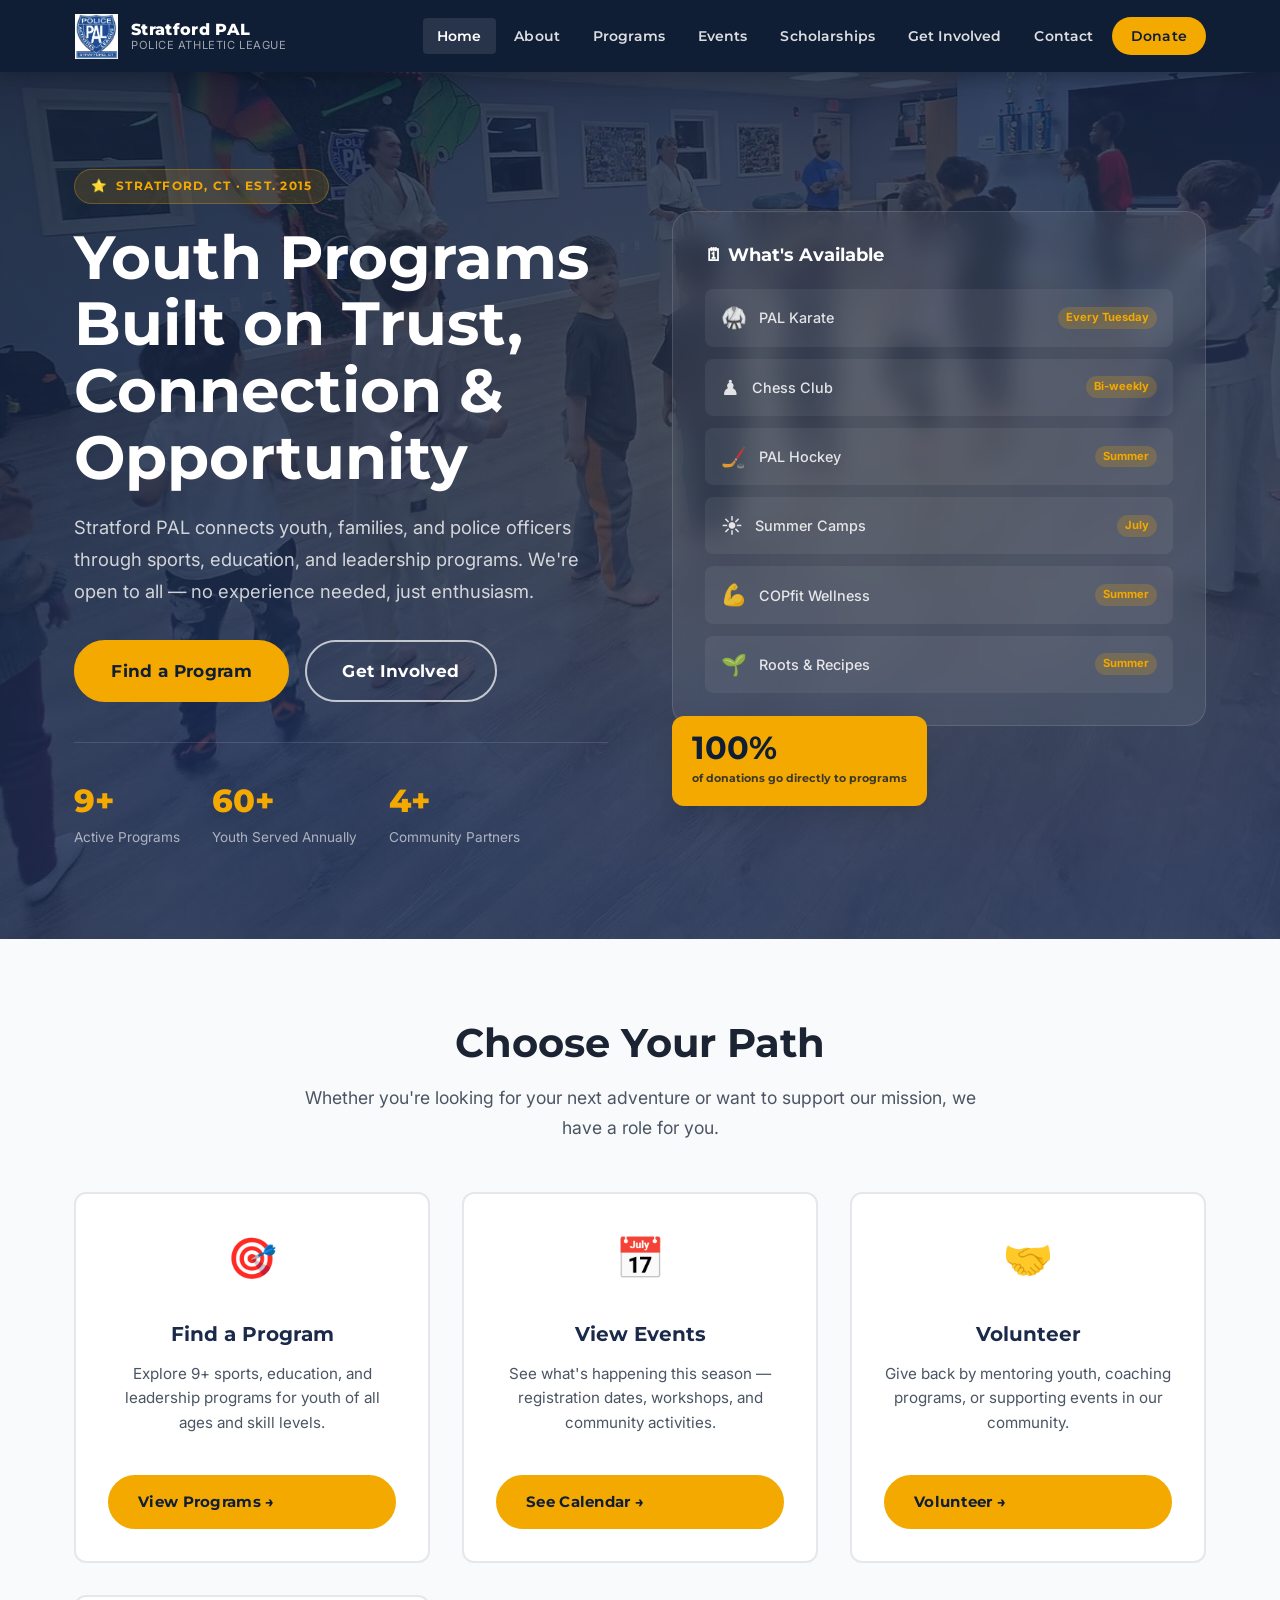
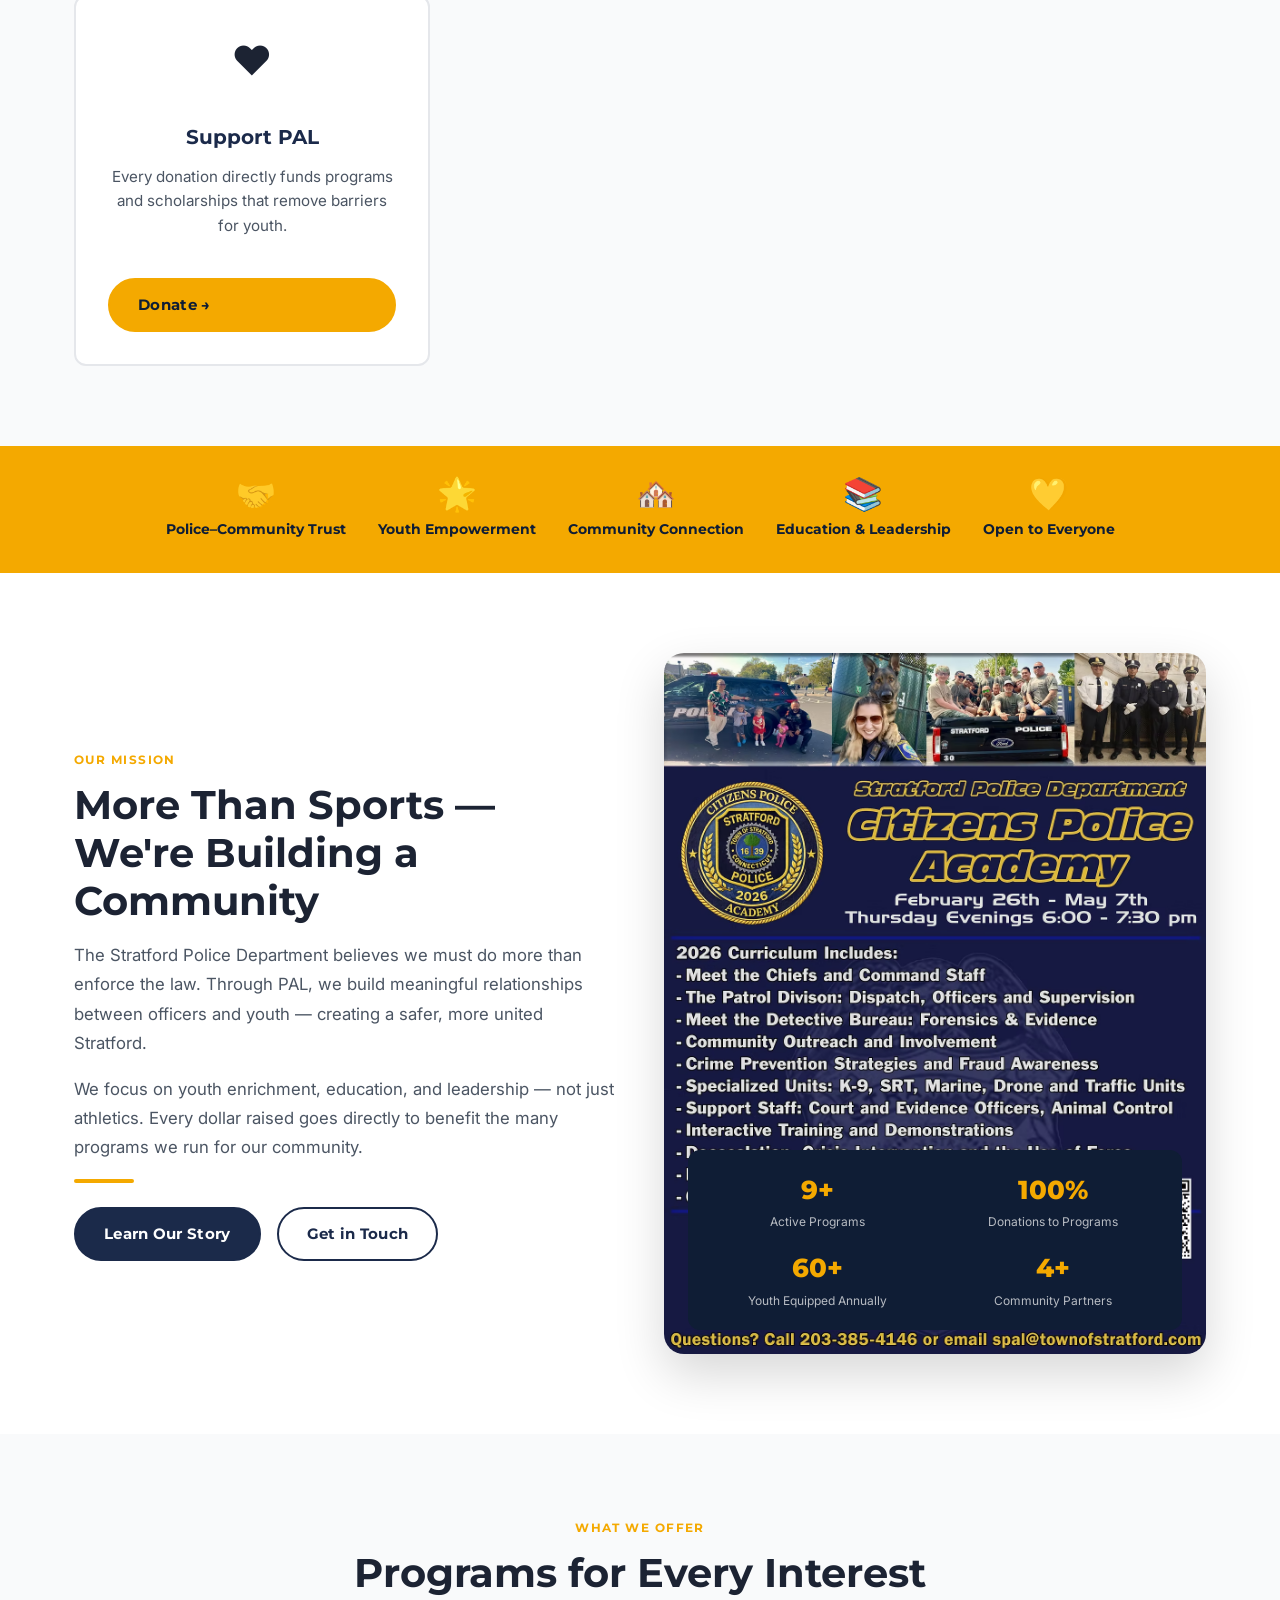
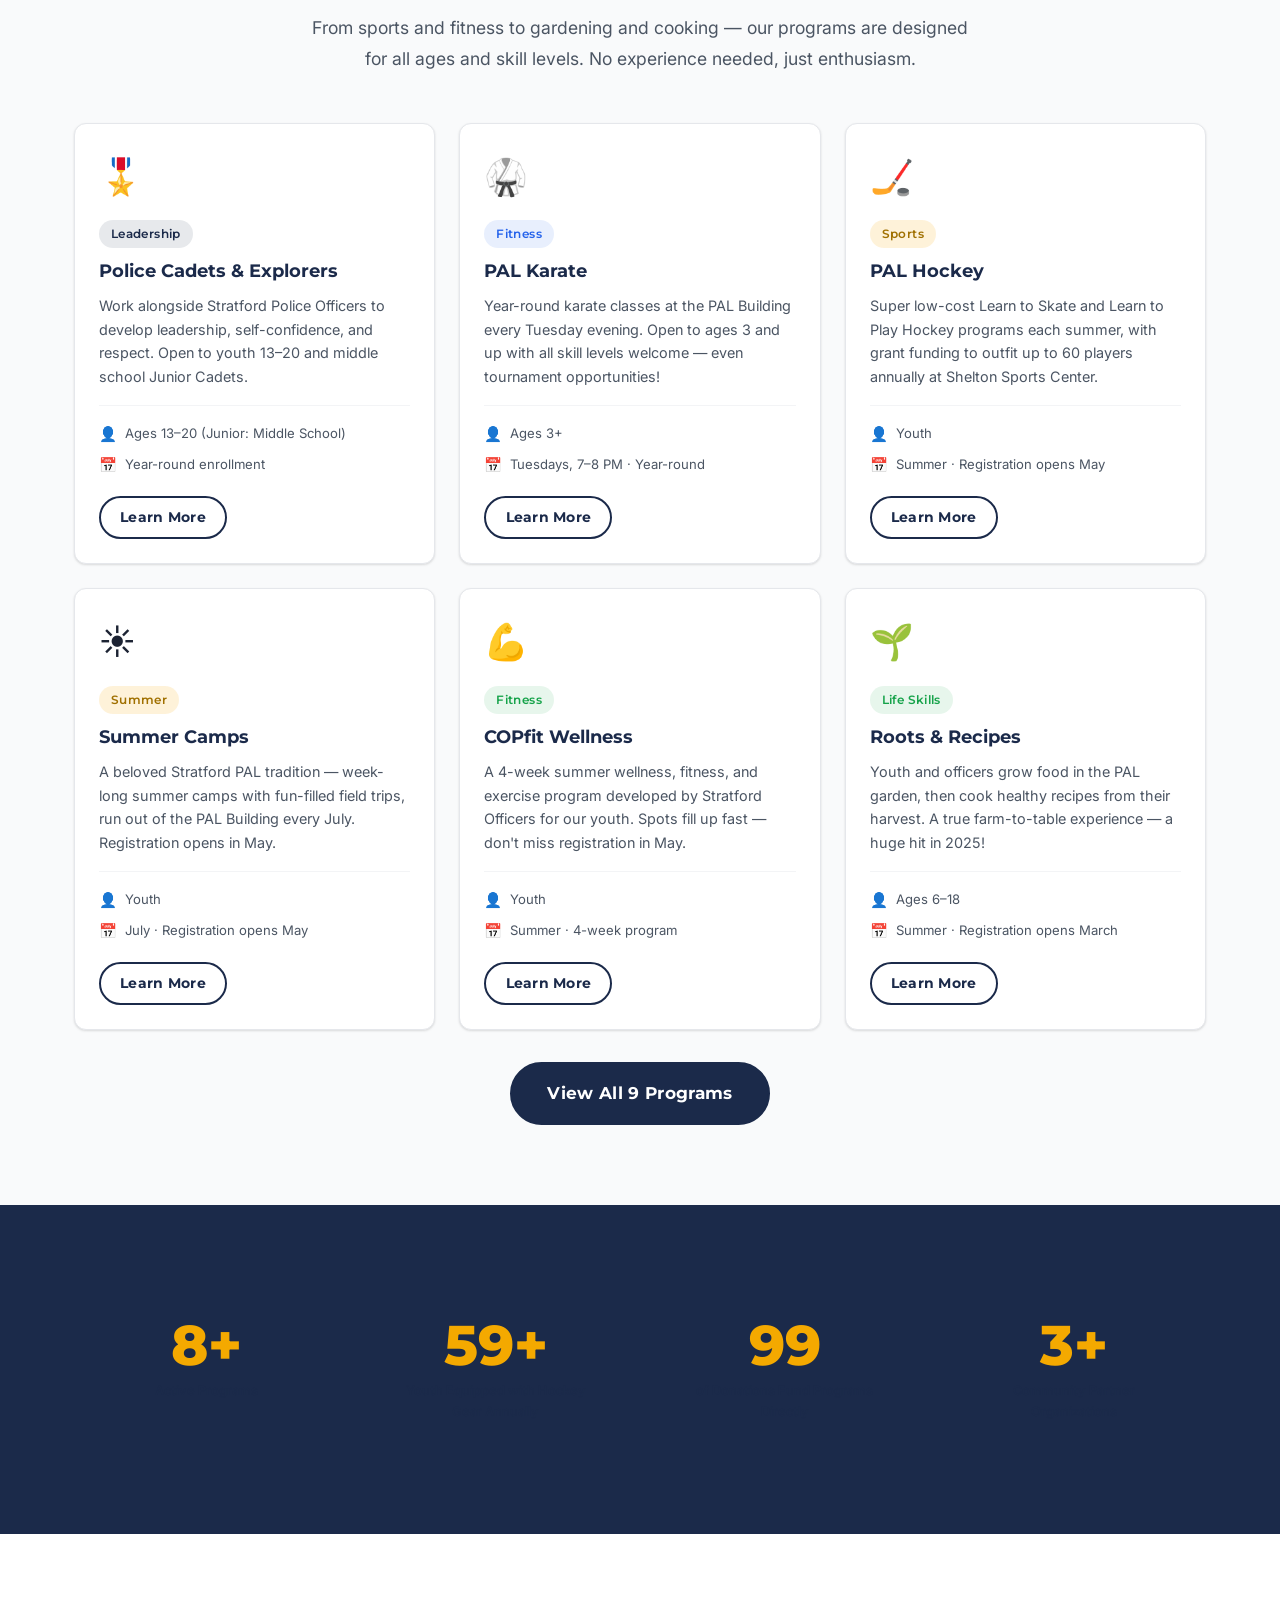
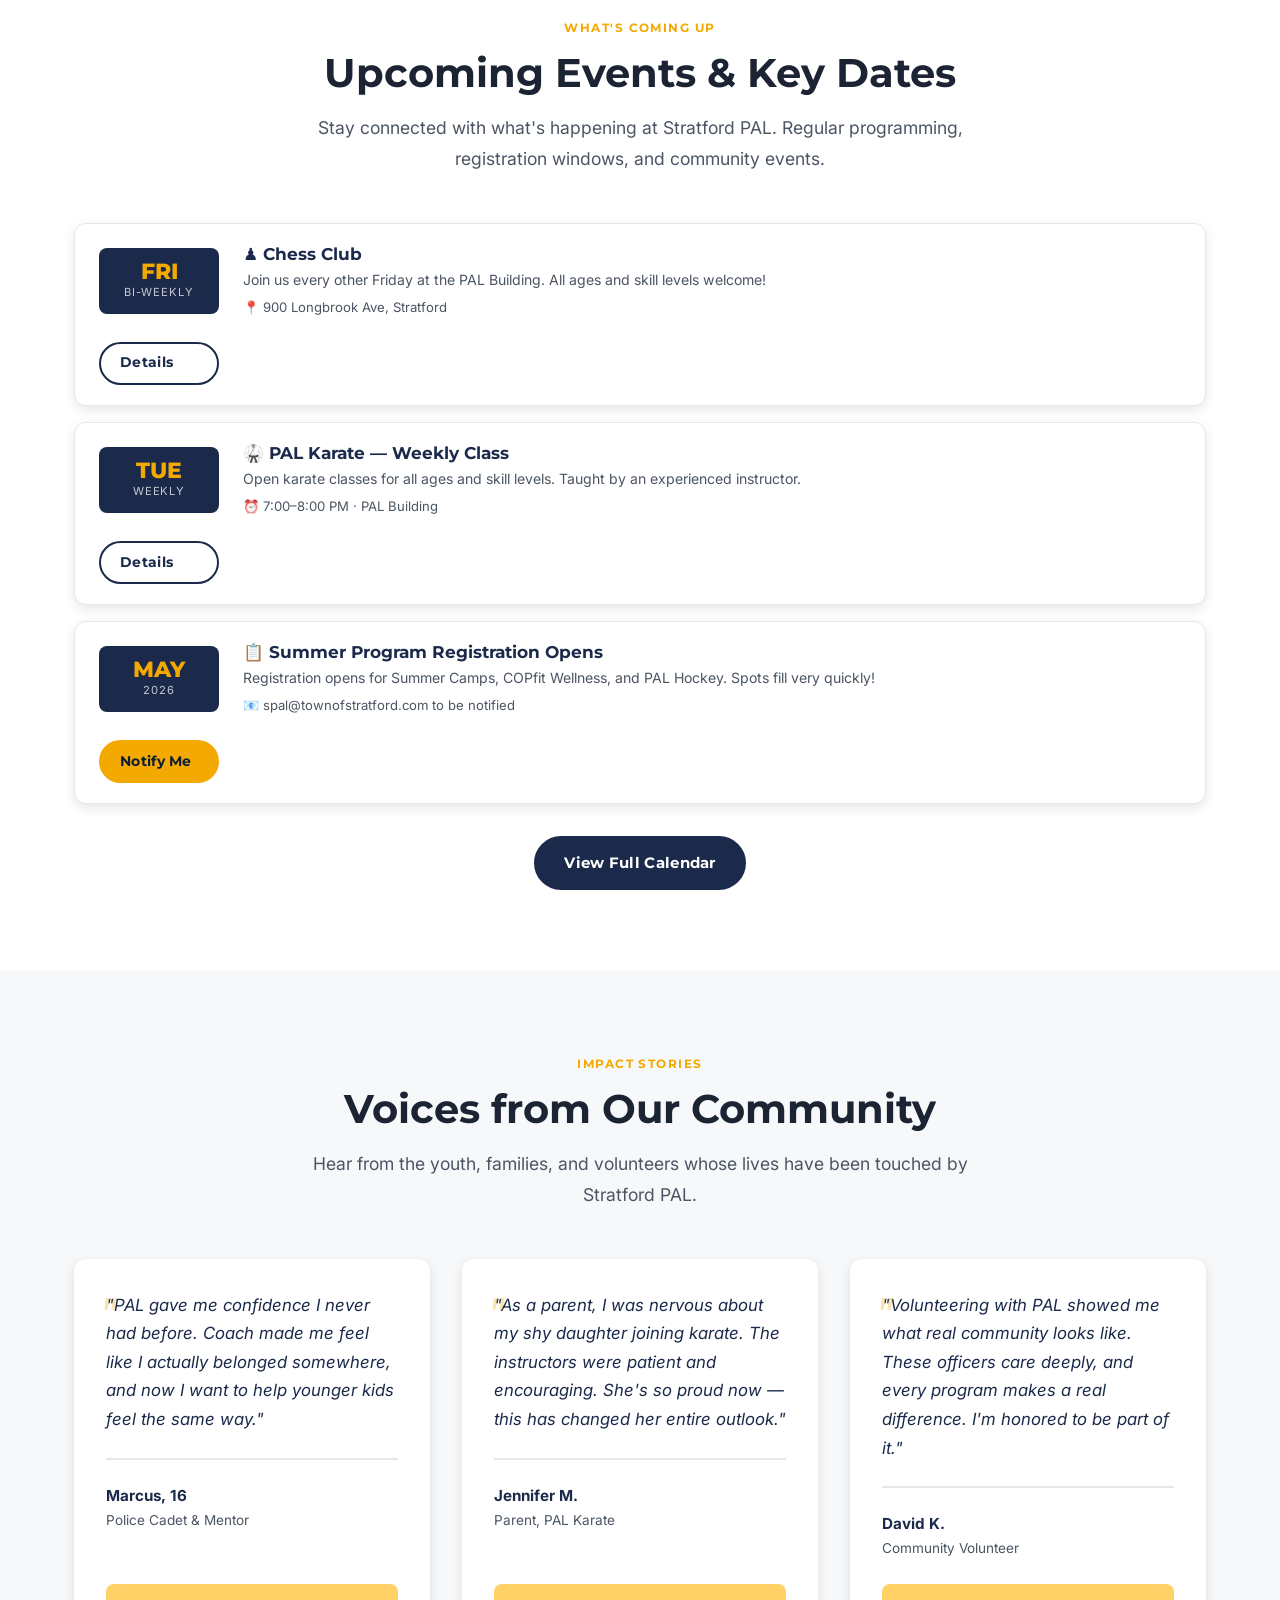
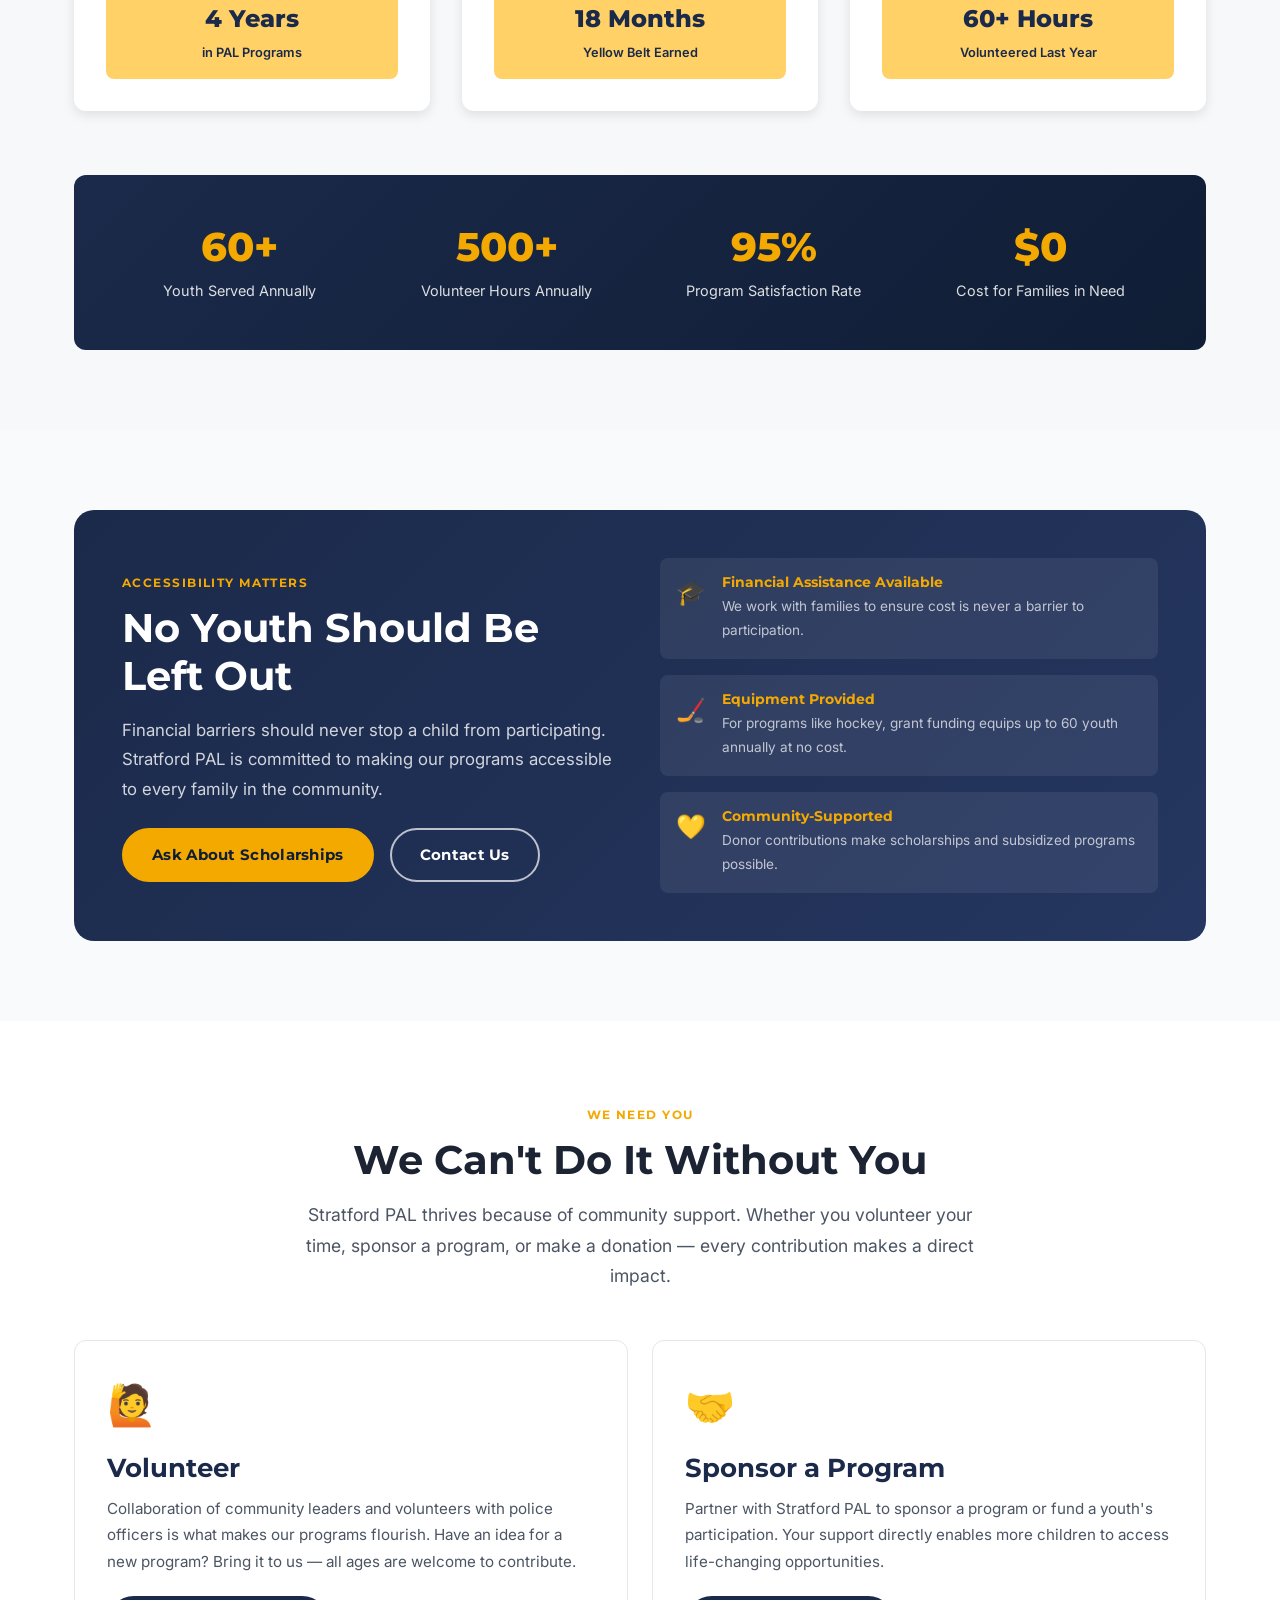
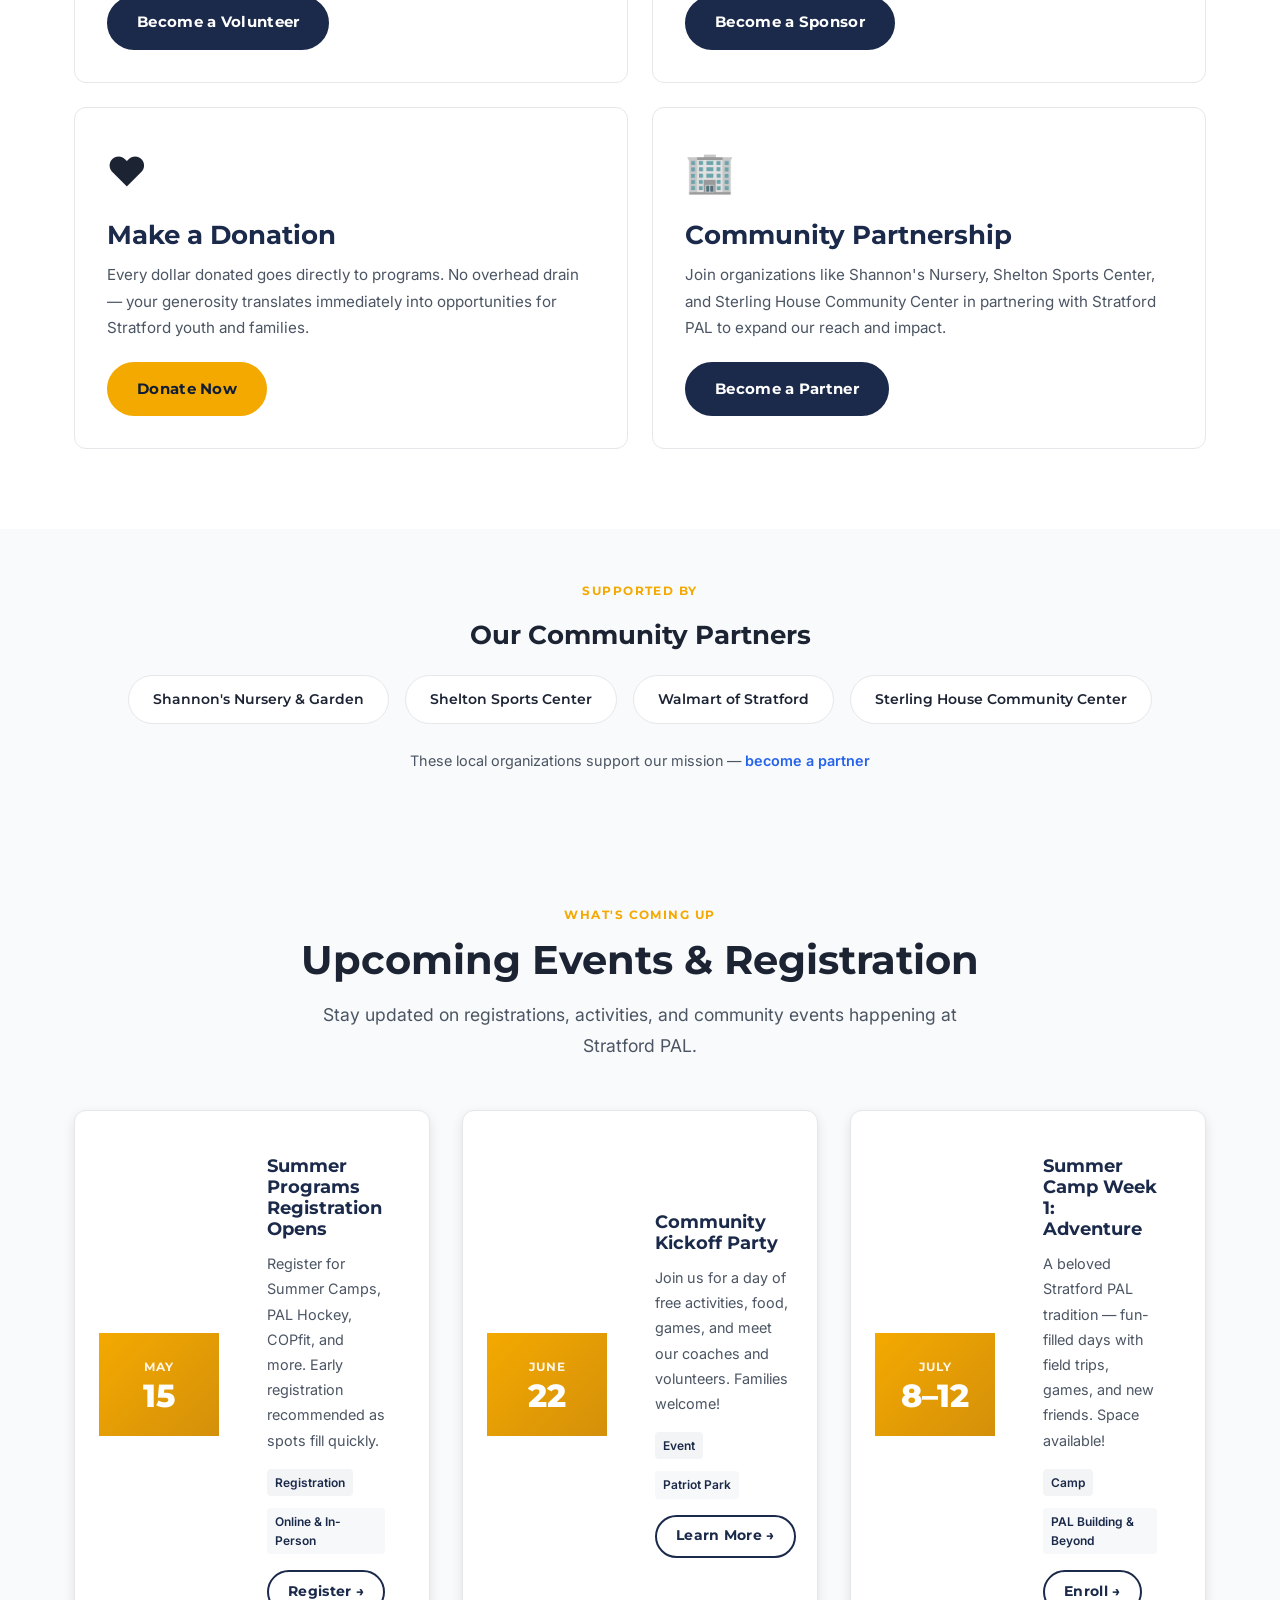
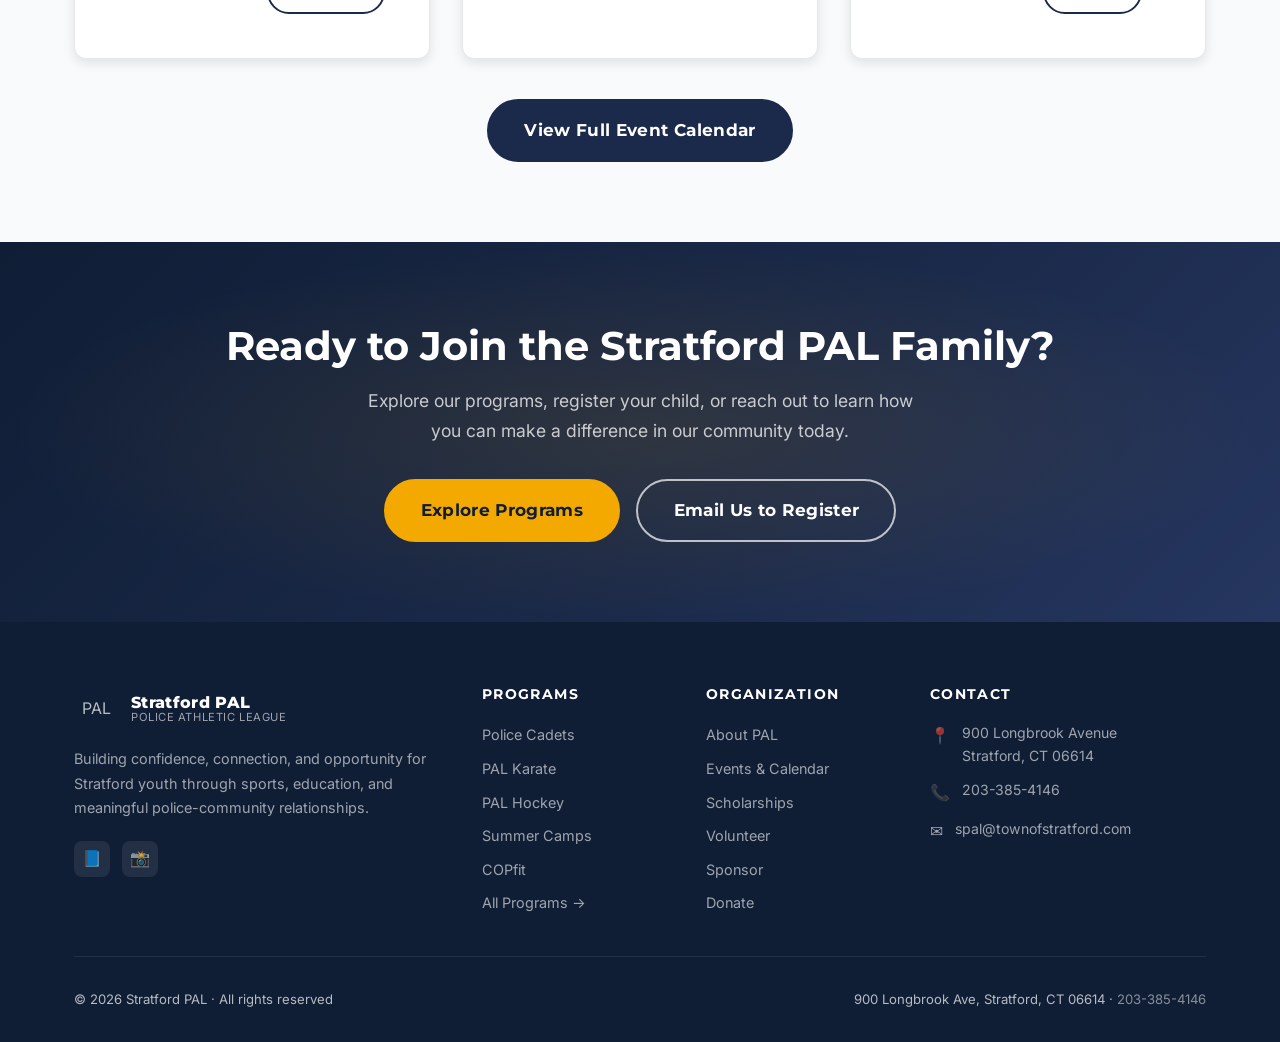
==== commit f9294461: "Fix hero section: restore button styling and move 100% block below activities - Reverted to nested h" ====
--- a/index.html
+++ b/index.html
@@ -179,7 +179,7 @@
             <div class="hero-main-card">
               <h3>🗓 What's Available</h3>
               <div class="hero-program-list">
-               <div class="hero-program-item">
+                <div class="hero-program-item">
                   <a href="programs.html#karate" class="hero-program-link">
                     <span class="prog-icon">🥋</span>
                     PAL Karate
@@ -223,10 +223,10 @@
                 </div>
               </div>
             </div>
-            <div class="hero-floating-badge">
-              <span class="big-num">100%</span>
-              <span class="badge-label">of donations go directly to programs</span>
-            </div>
+          </div>
+          <div class="hero-floating-badge">
+            <span class="big-num">100%</span>
+            <span class="badge-label">of donations go directly to programs</span>
           </div>
         </div>
       </div>
--- a/css/styles.css
+++ b/css/styles.css
@@ -463,7 +463,7 @@
 }
 .hero-card-stack {
   position: relative;
-  padding-bottom: var(--space-8);
+  padding-bottom: var(--space-20);
 }
 .hero-main-card {
   background: rgba(255,255,255,0.07);
@@ -498,11 +498,10 @@
 }
 .hero-program-link:hover {
   color: var(--white);
-  background: rgba(255,255,255,0.12);
-  border-radius: var(--radius-md);
 }
 .hero-program-item:has(.hero-program-link:hover) {
   background: rgba(255,255,255,0.12);
+  border: 1px solid rgba(244,169,0,0.3);
 }
 .hero-program-item .prog-icon { font-size: 1.3rem; }
 .hero-program-item .prog-badge {
@@ -516,8 +515,8 @@
 }
 .hero-floating-badge {
   position: absolute;
-  bottom: -20px;
-  left: -20px;
+  bottom: 0;
+  left: 0;
   background: var(--gold);
   color: var(--navy-dark);
   border-radius: var(--radius-lg);
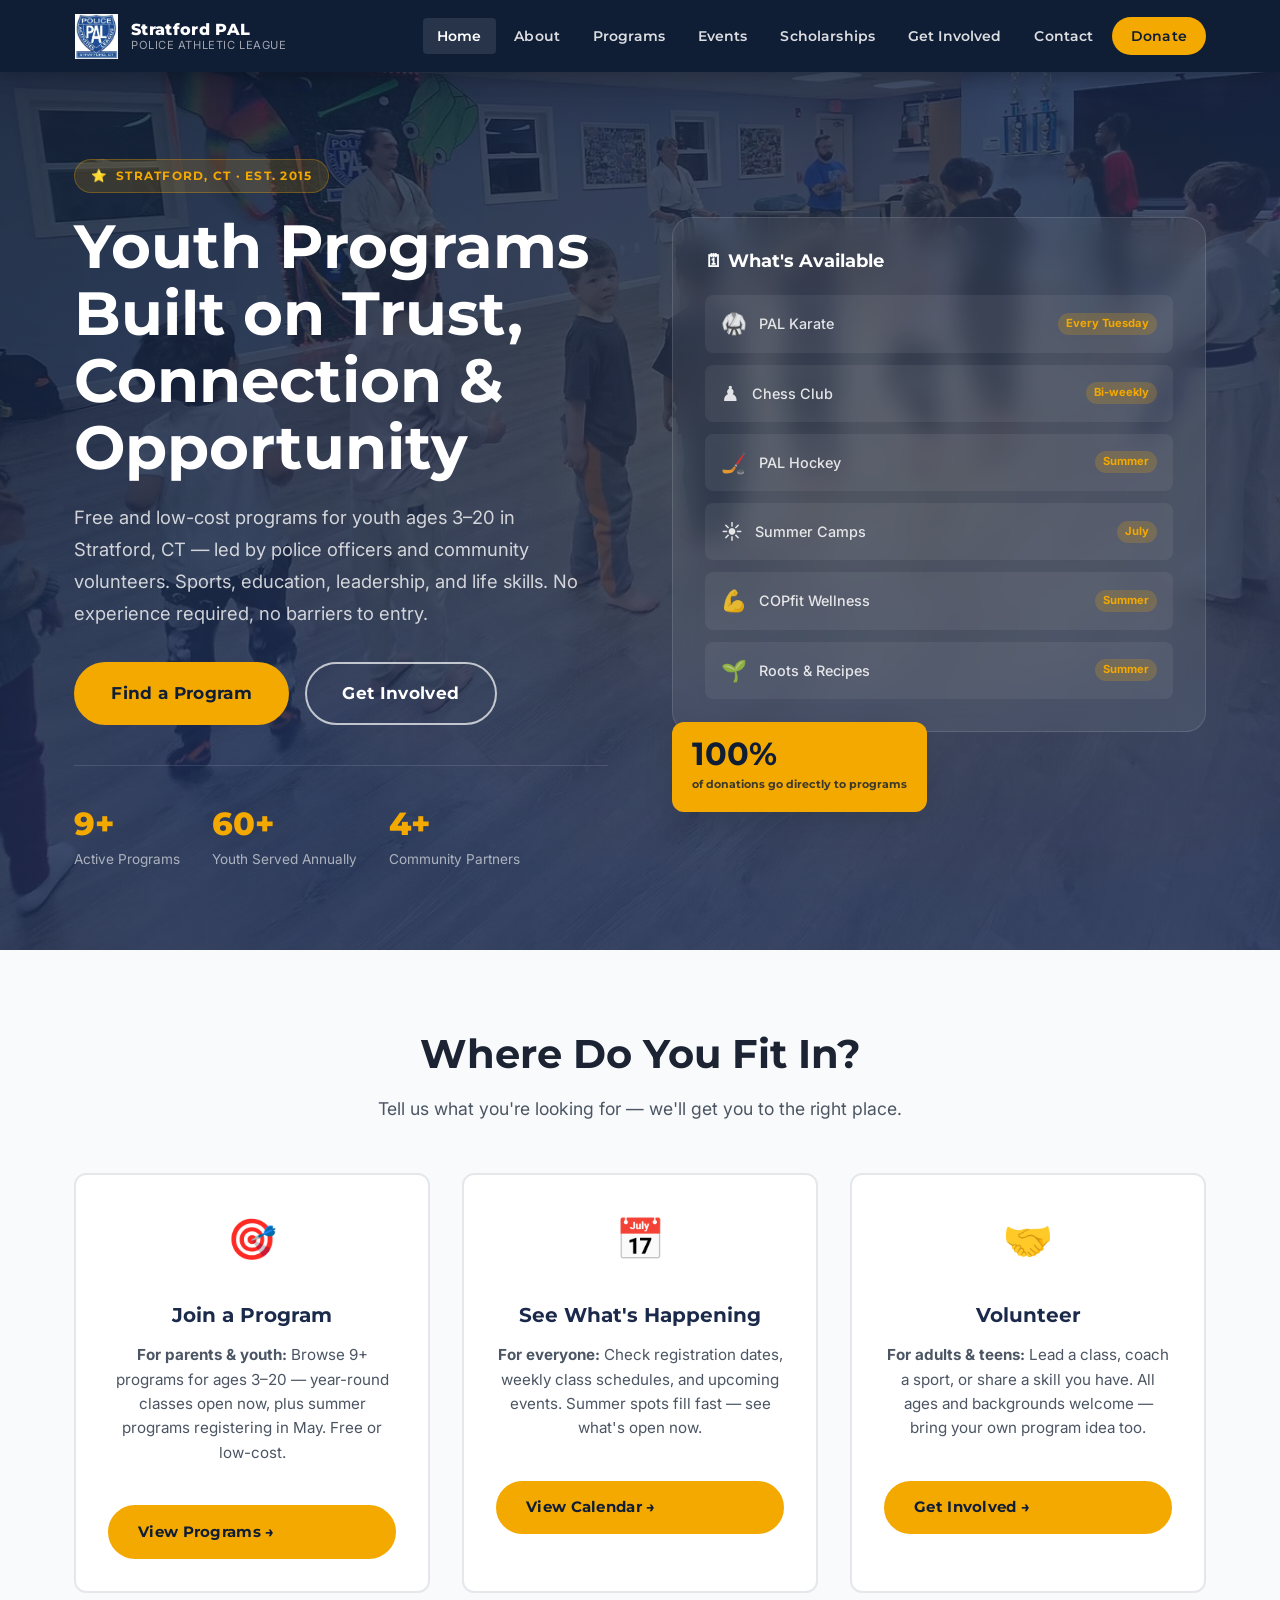
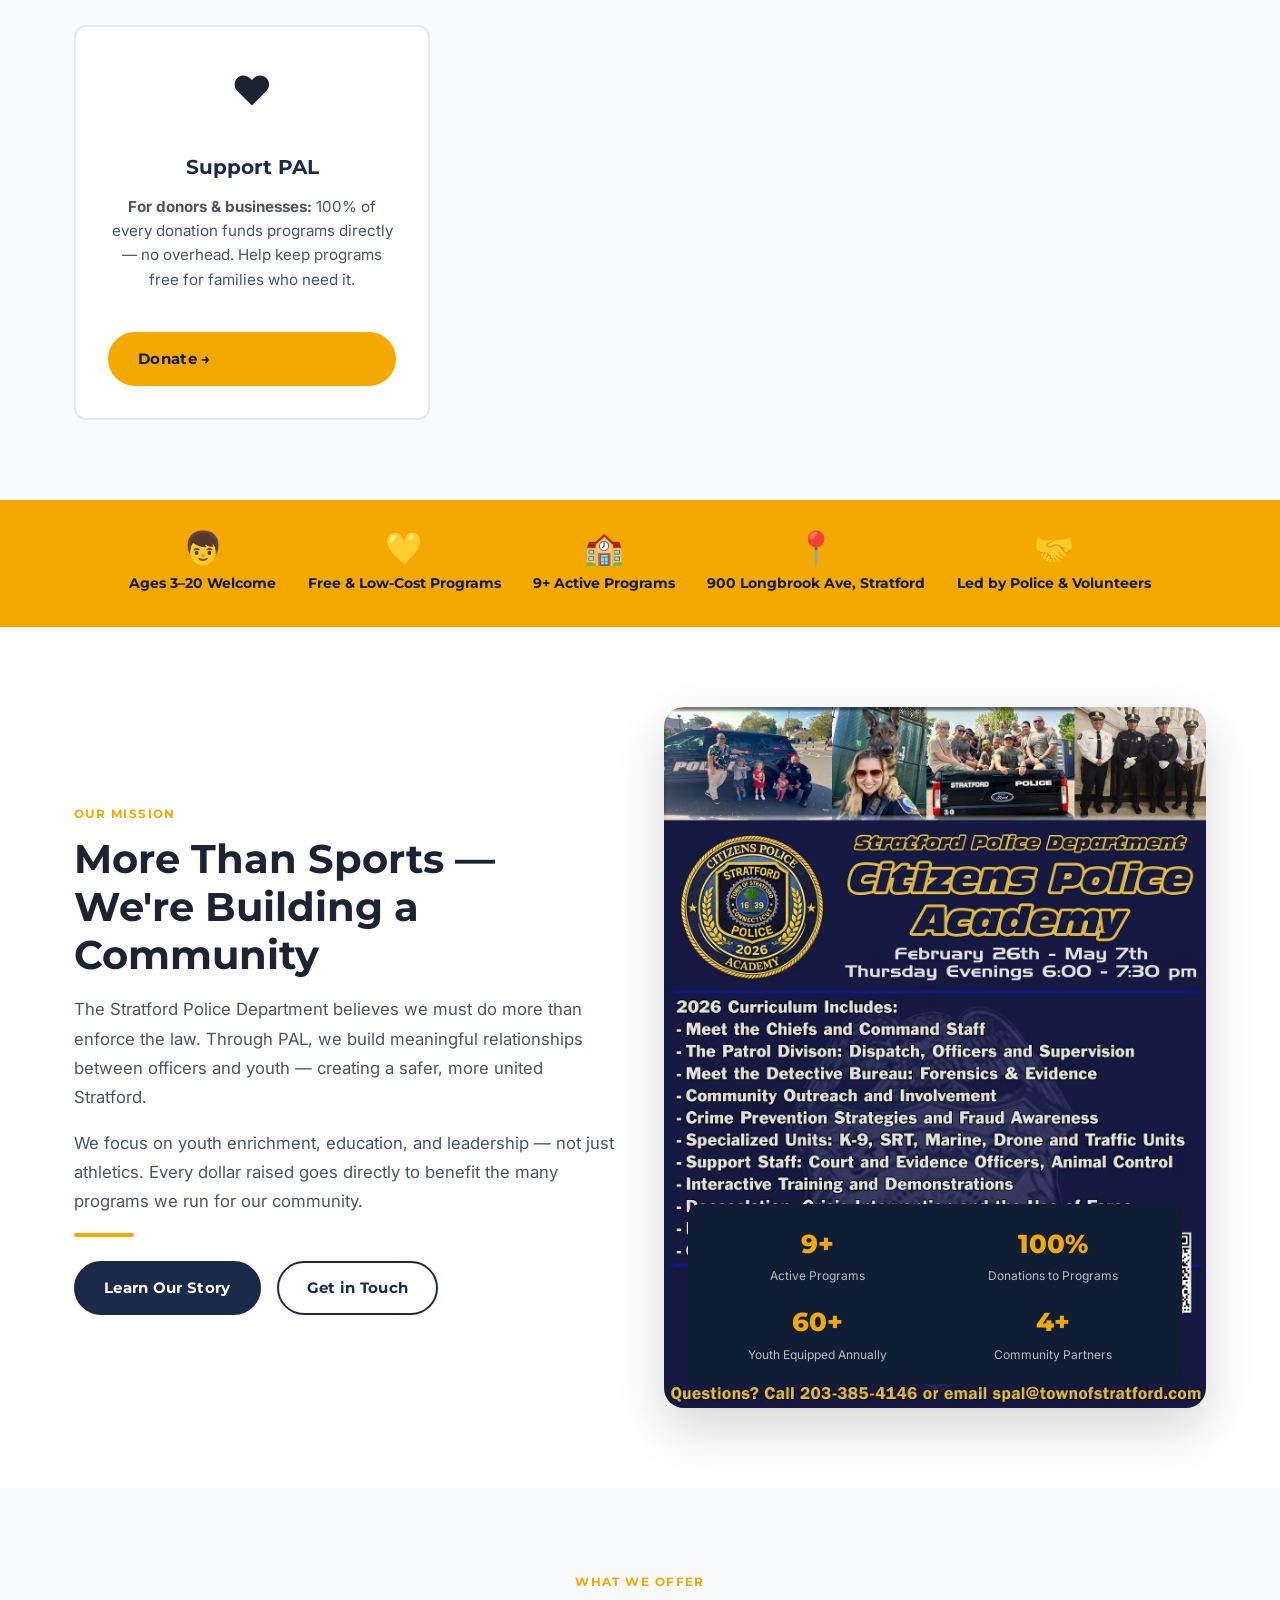
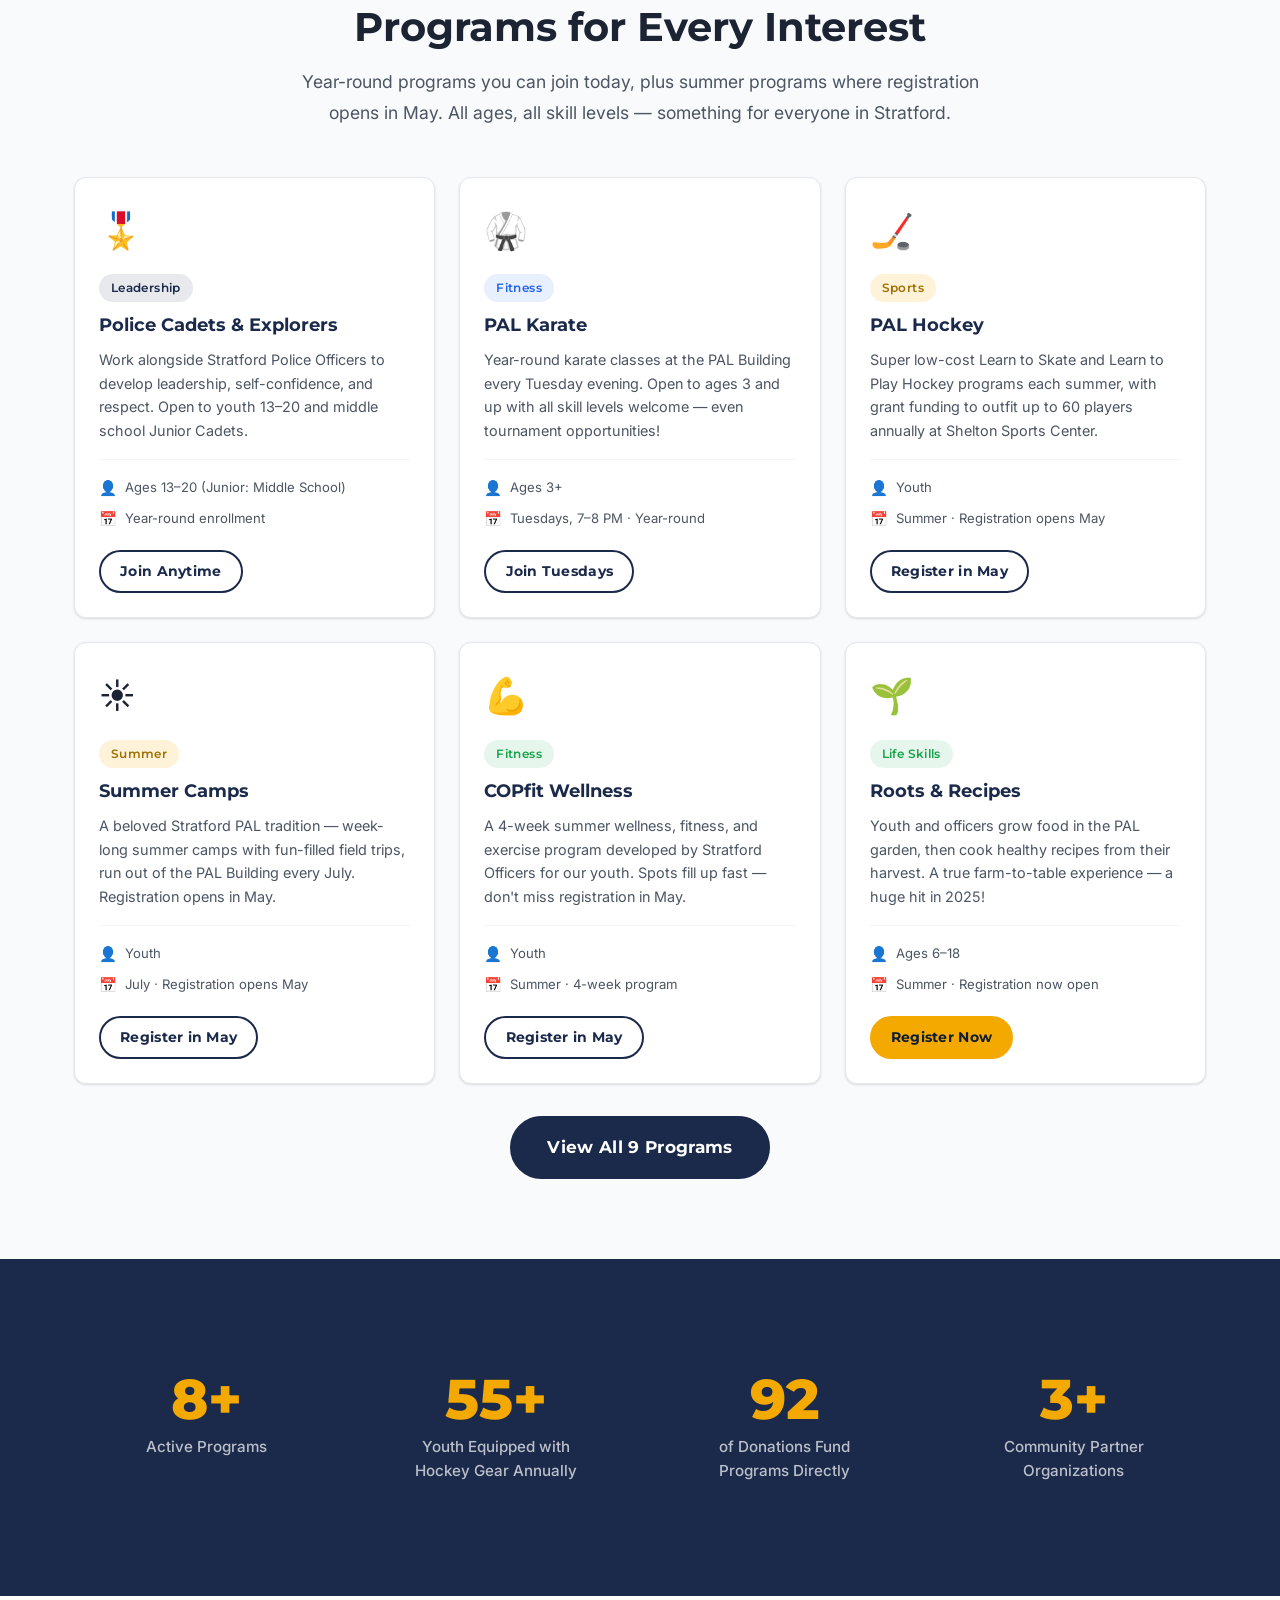
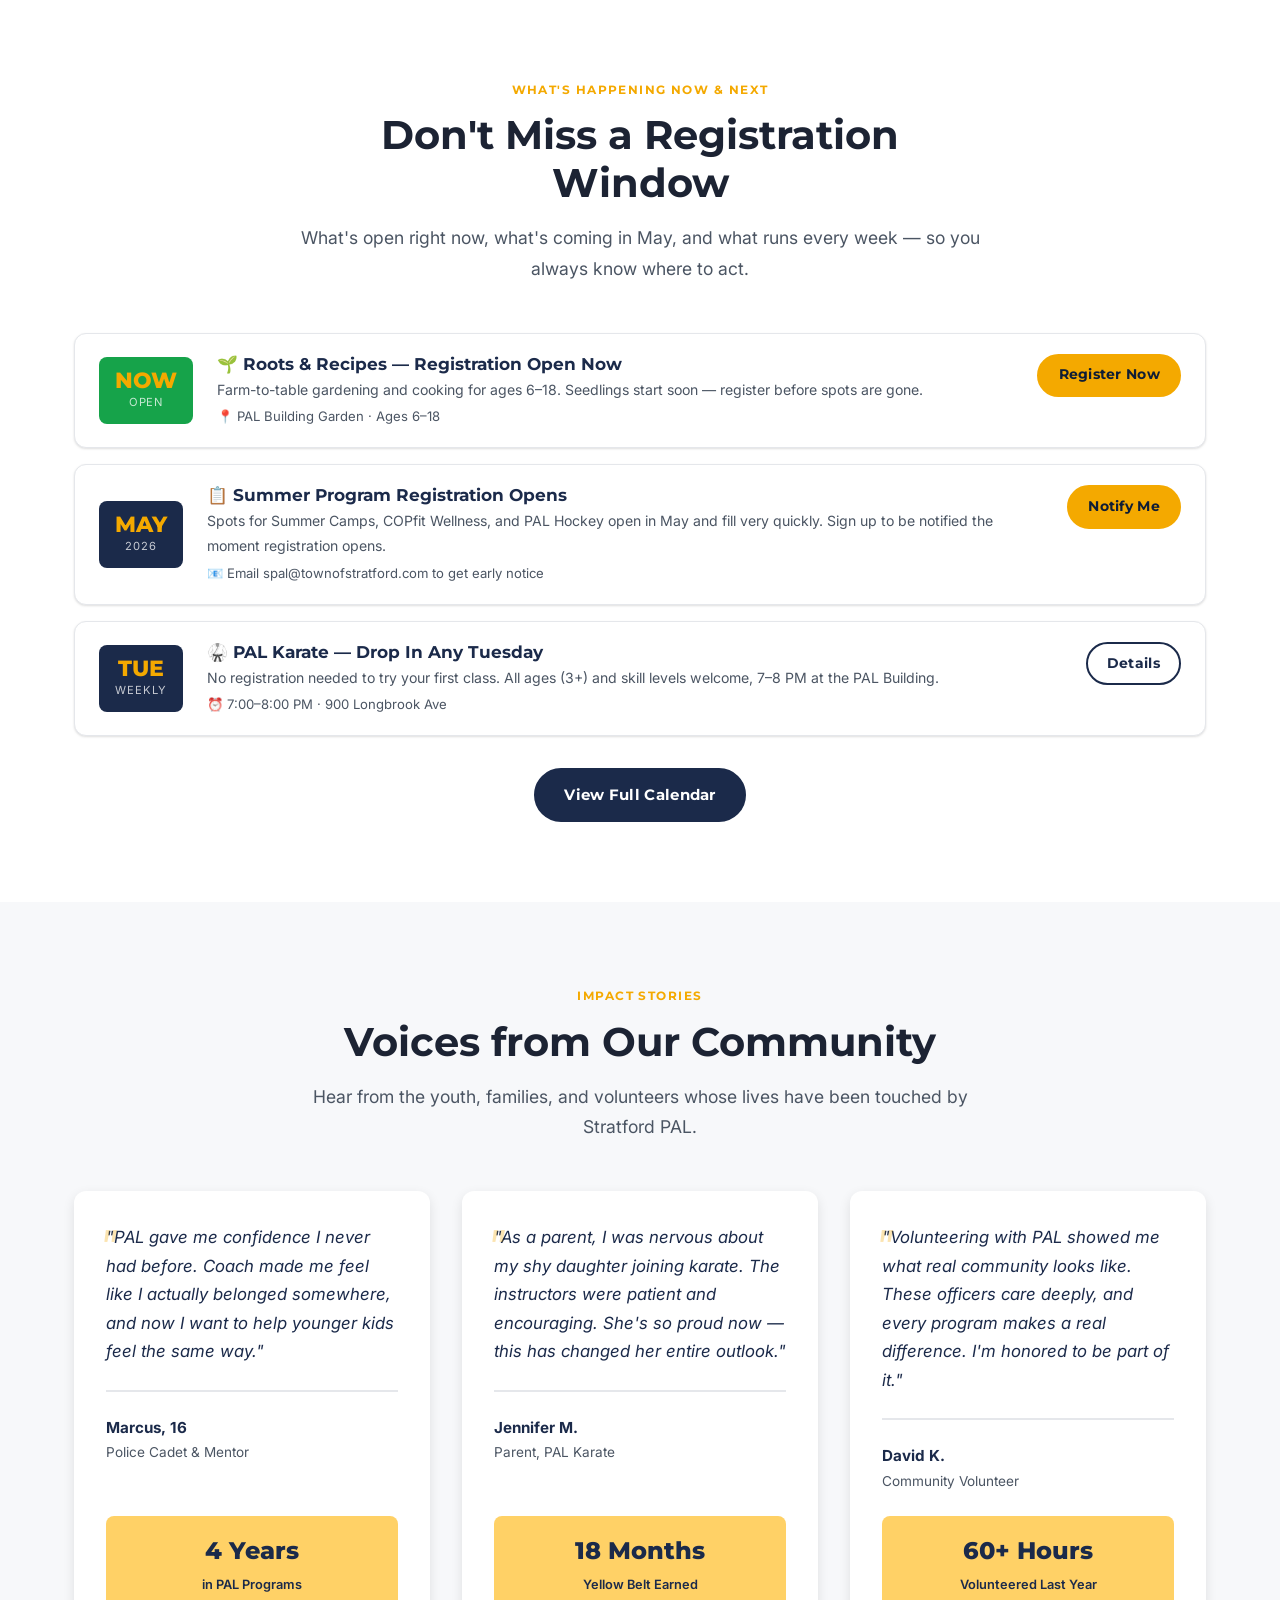
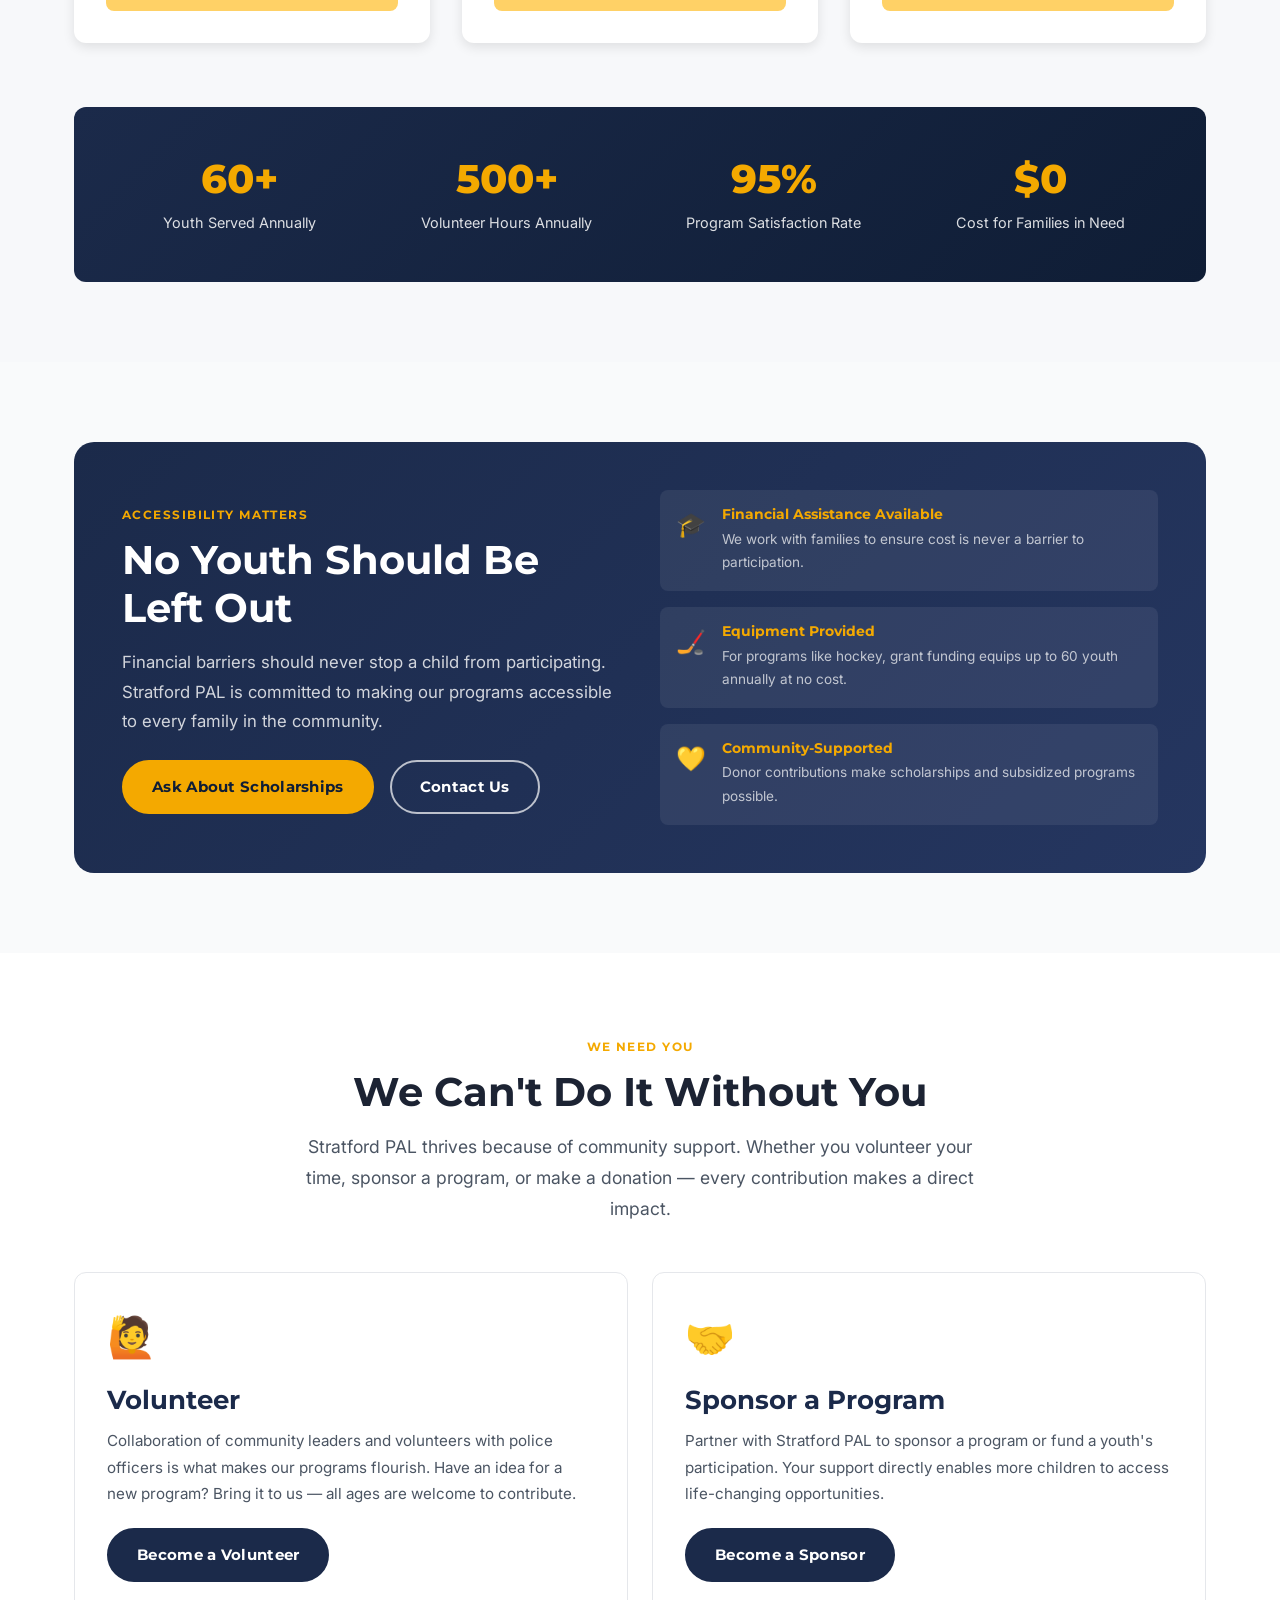
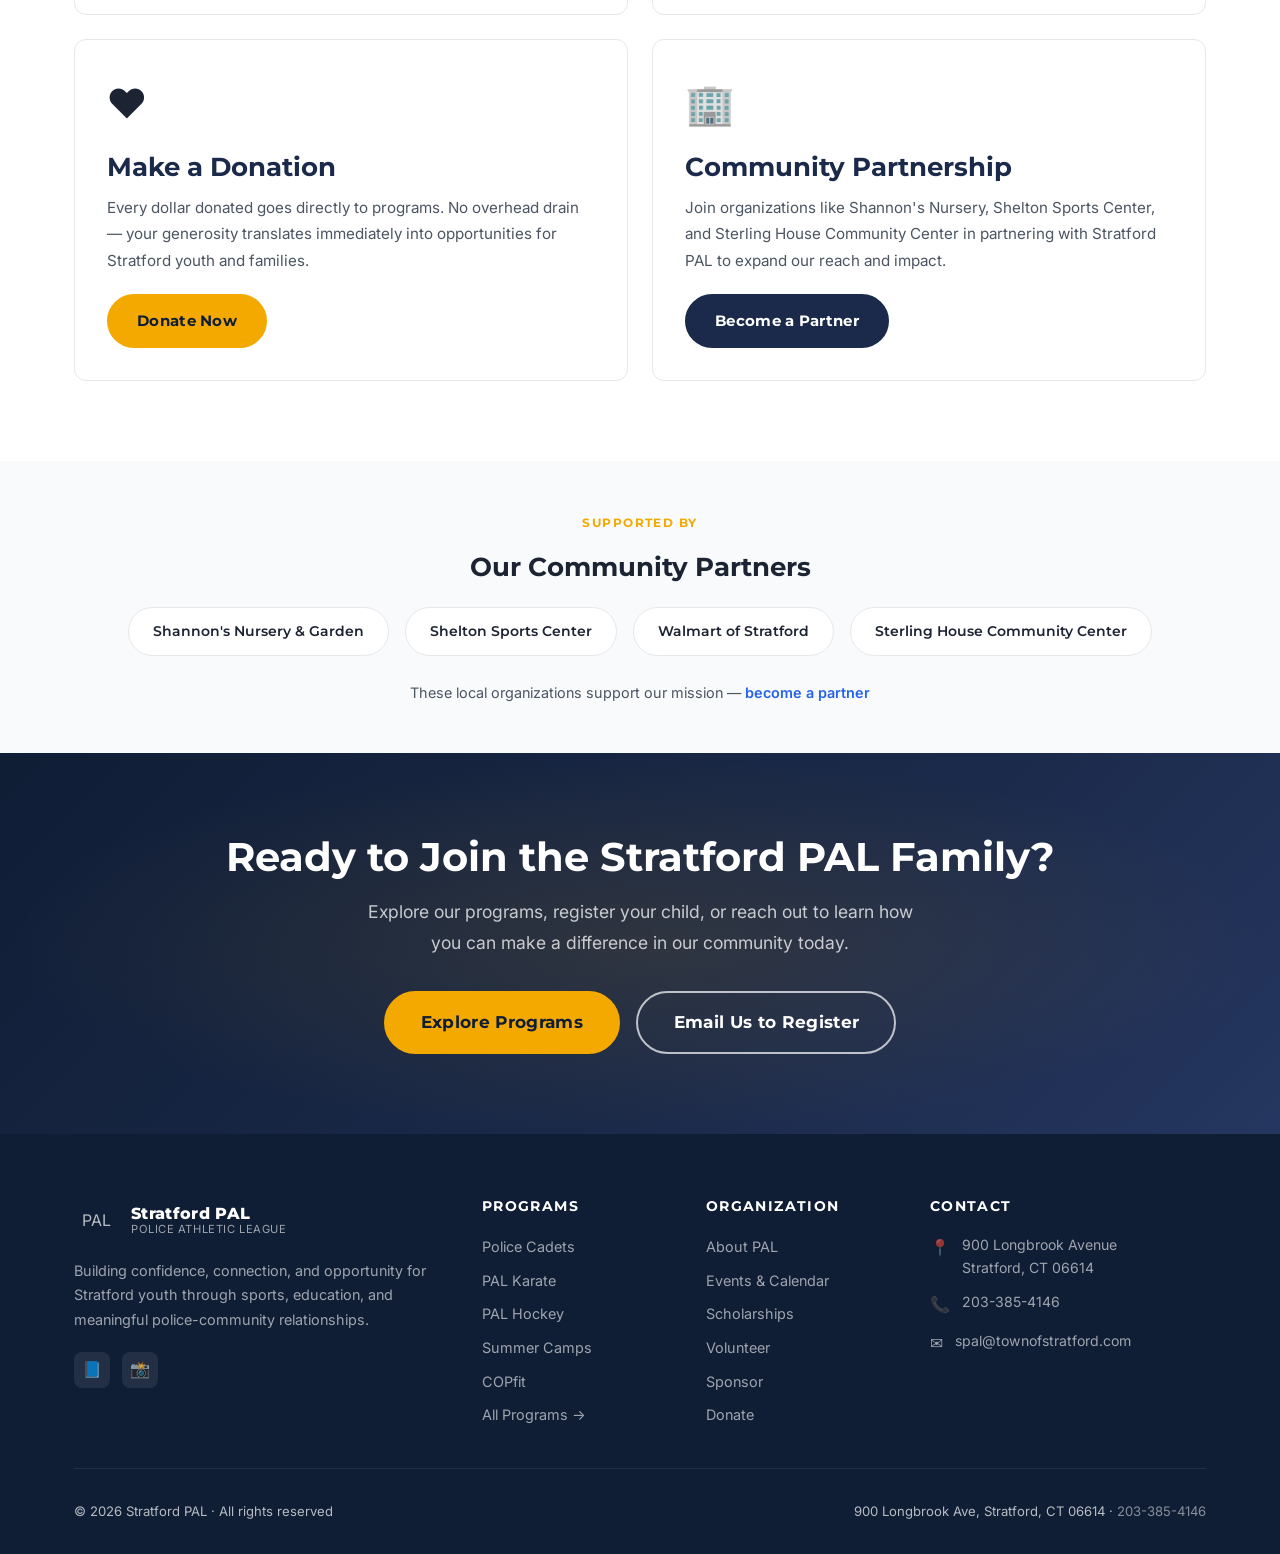
==== commit 8e595c50: "Step 1-3: bug fixes, content cleanup, UX improvements" ====
--- a/index.html
+++ b/index.html
@@ -151,7 +151,7 @@
             Youth Programs Built on Trust, Connection &amp; Opportunity
           </h1>
           <p class="hero-sub">
-            Stratford PAL connects youth, families, and police officers through sports, education, and leadership programs. We're open to all — no experience needed, just enthusiasm.
+            Free and low-cost programs for youth ages 3–20 in Stratford, CT — led by police officers and community volunteers. Sports, education, leadership, and life skills. No experience required, no barriers to entry.
           </p>
           <div class="hero-actions">
             <a href="programs.html" class="btn btn-primary btn-lg">Find a Program</a>
@@ -237,32 +237,32 @@
   <section class="section section--bg choose-path-section">
     <div class="container">
       <div class="section-header animate-on-scroll">
-        <h2>Choose Your Path</h2>
-        <p>Whether you're looking for your next adventure or want to support our mission, we have a role for you.</p>
+        <h2>Where Do You Fit In?</h2>
+        <p>Tell us what you're looking for — we'll get you to the right place.</p>
       </div>
       <div class="path-grid">
         <div class="path-card animate-on-scroll">
           <div class="path-icon">🎯</div>
-          <h3>Find a Program</h3>
-          <p>Explore 9+ sports, education, and leadership programs for youth of all ages and skill levels.</p>
+          <h3>Join a Program</h3>
+          <p><strong>For parents &amp; youth:</strong> Browse 9+ programs for ages 3–20 — year-round classes open now, plus summer programs registering in May. Free or low-cost.</p>
           <a href="programs.html" class="btn btn-primary">View Programs →</a>
         </div>
         <div class="path-card animate-on-scroll delay-1">
           <div class="path-icon">📅</div>
-          <h3>View Events</h3>
-          <p>See what's happening this season — registration dates, workshops, and community activities.</p>
-          <a href="events.html" class="btn btn-primary">See Calendar →</a>
+          <h3>See What's Happening</h3>
+          <p><strong>For everyone:</strong> Check registration dates, weekly class schedules, and upcoming events. Summer spots fill fast — see what's open now.</p>
+          <a href="events.html" class="btn btn-primary">View Calendar →</a>
         </div>
         <div class="path-card animate-on-scroll delay-2">
           <div class="path-icon">🤝</div>
           <h3>Volunteer</h3>
-          <p>Give back by mentoring youth, coaching programs, or supporting events in our community.</p>
-          <a href="get-involved.html#volunteer" class="btn btn-primary">Volunteer →</a>
+          <p><strong>For adults &amp; teens:</strong> Lead a class, coach a sport, or share a skill you have. All ages and backgrounds welcome — bring your own program idea too.</p>
+          <a href="get-involved.html#volunteer" class="btn btn-primary">Get Involved →</a>
         </div>
         <div class="path-card animate-on-scroll delay-3">
           <div class="path-icon">❤️</div>
           <h3>Support PAL</h3>
-          <p>Every donation directly funds programs and scholarships that remove barriers for youth.</p>
+          <p><strong>For donors &amp; businesses:</strong> 100% of every donation funds programs directly — no overhead. Help keep programs free for families who need it.</p>
           <a href="https://donorbox.org/stratford-pal-donations" target="_blank" rel="noopener" class="btn btn-primary">Donate →</a>
         </div>
       </div>
@@ -274,24 +274,24 @@
     <div class="container">
       <div class="mission-strip-inner">
         <div class="mission-strip-item">
-          <span class="mission-strip-icon">🤝</span>
-          <span class="mission-strip-label">Police–Community Trust</span>
-        </div>
-        <div class="mission-strip-item">
-          <span class="mission-strip-icon">🌟</span>
-          <span class="mission-strip-label">Youth Empowerment</span>
-        </div>
-        <div class="mission-strip-item">
-          <span class="mission-strip-icon">🏘️</span>
-          <span class="mission-strip-label">Community Connection</span>
-        </div>
-        <div class="mission-strip-item">
-          <span class="mission-strip-icon">📚</span>
-          <span class="mission-strip-label">Education &amp; Leadership</span>
+          <span class="mission-strip-icon">👦</span>
+          <span class="mission-strip-label">Ages 3–20 Welcome</span>
         </div>
         <div class="mission-strip-item">
           <span class="mission-strip-icon">💛</span>
-          <span class="mission-strip-label">Open to Everyone</span>
+          <span class="mission-strip-label">Free &amp; Low-Cost Programs</span>
+        </div>
+        <div class="mission-strip-item">
+          <span class="mission-strip-icon">🏫</span>
+          <span class="mission-strip-label">9+ Active Programs</span>
+        </div>
+        <div class="mission-strip-item">
+          <span class="mission-strip-icon">📍</span>
+          <span class="mission-strip-label">900 Longbrook Ave, Stratford</span>
+        </div>
+        <div class="mission-strip-item">
+          <span class="mission-strip-icon">🤝</span>
+          <span class="mission-strip-label">Led by Police &amp; Volunteers</span>
         </div>
       </div>
     </div>
@@ -350,7 +350,7 @@
       <div class="section-header animate-on-scroll">
         <span class="eyebrow">What We Offer</span>
         <h2>Programs for Every Interest</h2>
-        <p>From sports and fitness to gardening and cooking — our programs are designed for all ages and skill levels. No experience needed, just enthusiasm.</p>
+        <p>Year-round programs you can join today, plus summer programs where registration opens in May. All ages, all skill levels — something for everyone in Stratford.</p>
       </div>
       <div class="programs-grid">
 
@@ -363,7 +363,7 @@
             <div class="program-meta-item"><span class="meta-icon">👤</span> Ages 13–20 (Junior: Middle School)</div>
             <div class="program-meta-item"><span class="meta-icon">📅</span> Year-round enrollment</div>
           </div>
-          <a href="programs.html#police-cadets" class="btn btn-outline btn-sm">Learn More</a>
+          <a href="programs.html#police-cadets" class="btn btn-outline btn-sm">Join Anytime</a>
         </div>
 
         <div class="program-card animate-on-scroll delay-1" data-category="Fitness">
@@ -375,7 +375,7 @@
             <div class="program-meta-item"><span class="meta-icon">👤</span> Ages 3+</div>
             <div class="program-meta-item"><span class="meta-icon">📅</span> Tuesdays, 7–8 PM · Year-round</div>
           </div>
-          <a href="programs.html#karate" class="btn btn-outline btn-sm">Learn More</a>
+          <a href="programs.html#karate" class="btn btn-outline btn-sm">Join Tuesdays</a>
         </div>
 
         <div class="program-card animate-on-scroll delay-2" data-category="Sports">
@@ -387,7 +387,7 @@
             <div class="program-meta-item"><span class="meta-icon">👤</span> Youth</div>
             <div class="program-meta-item"><span class="meta-icon">📅</span> Summer · Registration opens May</div>
           </div>
-          <a href="programs.html#hockey" class="btn btn-outline btn-sm">Learn More</a>
+          <a href="programs.html#hockey" class="btn btn-outline btn-sm">Register in May</a>
         </div>
 
         <div class="program-card animate-on-scroll" data-category="Summer">
@@ -399,7 +399,7 @@
             <div class="program-meta-item"><span class="meta-icon">👤</span> Youth</div>
             <div class="program-meta-item"><span class="meta-icon">📅</span> July · Registration opens May</div>
           </div>
-          <a href="programs.html#summer-camps" class="btn btn-outline btn-sm">Learn More</a>
+          <a href="programs.html#summer-camps" class="btn btn-outline btn-sm">Register in May</a>
         </div>
 
         <div class="program-card animate-on-scroll delay-1" data-category="Fitness">
@@ -411,7 +411,7 @@
             <div class="program-meta-item"><span class="meta-icon">👤</span> Youth</div>
             <div class="program-meta-item"><span class="meta-icon">📅</span> Summer · 4-week program</div>
           </div>
-          <a href="programs.html#copfit" class="btn btn-outline btn-sm">Learn More</a>
+          <a href="programs.html#copfit" class="btn btn-outline btn-sm">Register in May</a>
         </div>
 
         <div class="program-card animate-on-scroll delay-2" data-category="Life Skills">
@@ -421,9 +421,9 @@
           <p>Youth and officers grow food in the PAL garden, then cook healthy recipes from their harvest. A true farm-to-table experience — a huge hit in 2025!</p>
           <div class="program-meta">
             <div class="program-meta-item"><span class="meta-icon">👤</span> Ages 6–18</div>
-            <div class="program-meta-item"><span class="meta-icon">📅</span> Summer · Registration opens March</div>
-          </div>
-          <a href="programs.html#roots-recipes" class="btn btn-outline btn-sm">Learn More</a>
+            <div class="program-meta-item"><span class="meta-icon">📅</span> Summer · Registration now open</div>
+          </div>
+          <a href="programs.html#roots-recipes" class="btn btn-primary btn-sm">Register Now</a>
         </div>
 
       </div>
@@ -461,49 +461,49 @@
   <section class="section" id="events-preview">
     <div class="container">
       <div class="section-header animate-on-scroll">
-        <span class="eyebrow">What's Coming Up</span>
-        <h2>Upcoming Events &amp; Key Dates</h2>
-        <p>Stay connected with what's happening at Stratford PAL. Regular programming, registration windows, and community events.</p>
+        <span class="eyebrow">What's Happening Now &amp; Next</span>
+        <h2>Don't Miss a Registration Window</h2>
+        <p>What's open right now, what's coming in May, and what runs every week — so you always know where to act.</p>
       </div>
       <div class="events-list">
 
         <div class="event-card animate-on-scroll">
+          <div class="event-date-block" style="background: var(--success);">
+            <div class="date-main">NOW</div>
+            <div class="date-sub">Open</div>
+          </div>
+          <div class="event-info">
+            <h4>🌱 Roots &amp; Recipes — Registration Open Now</h4>
+            <p>Farm-to-table gardening and cooking for ages 6–18. Seedlings start soon — register before spots are gone.</p>
+            <div class="event-detail">📍 PAL Building Garden · Ages 6–18</div>
+          </div>
+          <a href="mailto:spal@townofstratford.com?subject=Roots and Recipes Registration" class="btn btn-primary btn-sm">Register Now</a>
+        </div>
+
+        <div class="event-card animate-on-scroll delay-1">
           <div class="event-date-block">
-            <div class="date-main">FRI</div>
-            <div class="date-sub">Bi-weekly</div>
+            <div class="date-main">MAY</div>
+            <div class="date-sub">2026</div>
           </div>
           <div class="event-info">
-            <h4>♟️ Chess Club</h4>
-            <p>Join us every other Friday at the PAL Building. All ages and skill levels welcome!</p>
-            <div class="event-detail">📍 900 Longbrook Ave, Stratford</div>
-          </div>
-          <a href="events.html" class="btn btn-outline btn-sm">Details</a>
-        </div>
-
-        <div class="event-card animate-on-scroll delay-1">
+            <h4>📋 Summer Program Registration Opens</h4>
+            <p>Spots for Summer Camps, COPfit Wellness, and PAL Hockey open in May and fill very quickly. Sign up to be notified the moment registration opens.</p>
+            <div class="event-detail">📧 Email spal@townofstratford.com to get early notice</div>
+          </div>
+          <a href="contact.html" class="btn btn-primary btn-sm">Notify Me</a>
+        </div>
+
+        <div class="event-card animate-on-scroll delay-2">
           <div class="event-date-block">
             <div class="date-main">TUE</div>
             <div class="date-sub">Weekly</div>
           </div>
           <div class="event-info">
-            <h4>🥋 PAL Karate — Weekly Class</h4>
-            <p>Open karate classes for all ages and skill levels. Taught by an experienced instructor.</p>
-            <div class="event-detail">⏰ 7:00–8:00 PM · PAL Building</div>
-          </div>
-          <a href="events.html" class="btn btn-outline btn-sm">Details</a>
-        </div>
-
-        <div class="event-card animate-on-scroll delay-2">
-          <div class="event-date-block">
-            <div class="date-main">MAY</div>
-            <div class="date-sub">2026</div>
-          </div>
-          <div class="event-info">
-            <h4>📋 Summer Program Registration Opens</h4>
-            <p>Registration opens for Summer Camps, COPfit Wellness, and PAL Hockey. Spots fill very quickly!</p>
-            <div class="event-detail">📧 spal@townofstratford.com to be notified</div>
-          </div>
-          <a href="contact.html" class="btn btn-primary btn-sm">Notify Me</a>
+            <h4>🥋 PAL Karate — Drop In Any Tuesday</h4>
+            <p>No registration needed to try your first class. All ages (3+) and skill levels welcome, 7–8 PM at the PAL Building.</p>
+            <div class="event-detail">⏰ 7:00–8:00 PM · 900 Longbrook Ave</div>
+          </div>
+          <a href="programs.html#karate" class="btn btn-outline btn-sm">Details</a>
         </div>
 
       </div>
@@ -696,69 +696,6 @@
     </div>
   </section>
 
-  <!-- UPCOMING EVENTS SECTION -->
-  <section class="section section--bg events-preview-section">
-    <div class="container">
-      <div class="section-header animate-on-scroll">
-        <span class="eyebrow">What's Coming Up</span>
-        <h2>Upcoming Events &amp; Registration</h2>
-        <p>Stay updated on registrations, activities, and community events happening at Stratford PAL.</p>
-      </div>
-      <div class="events-grid">
-        <div class="event-card animate-on-scroll">
-          <div class="event-date">
-            <div class="event-month">MAY</div>
-            <div class="event-day">15</div>
-          </div>
-          <div class="event-content">
-            <h3>Summer Programs Registration Opens</h3>
-            <p>Register for Summer Camps, PAL Hockey, COPfit, and more. Early registration recommended as spots fill quickly.</p>
-            <div class="event-meta">
-              <span class="meta-badge">Registration</span>
-              <span class="meta-location">Online & In-Person</span>
-            </div>
-            <a href="events.html" class="btn btn-outline btn-sm">Register →</a>
-          </div>
-        </div>
-
-        <div class="event-card animate-on-scroll delay-1">
-          <div class="event-date">
-            <div class="event-month">JUNE</div>
-            <div class="event-day">22</div>
-          </div>
-          <div class="event-content">
-            <h3>Community Kickoff Party</h3>
-            <p>Join us for a day of free activities, food, games, and meet our coaches and volunteers. Families welcome!</p>
-            <div class="event-meta">
-              <span class="meta-badge">Event</span>
-              <span class="meta-location">Patriot Park</span>
-            </div>
-            <a href="events.html" class="btn btn-outline btn-sm">Learn More →</a>
-          </div>
-        </div>
-
-        <div class="event-card animate-on-scroll delay-2">
-          <div class="event-date">
-            <div class="event-month">JULY</div>
-            <div class="event-day">8–12</div>
-          </div>
-          <div class="event-content">
-            <h3>Summer Camp Week 1: Adventure</h3>
-            <p>A beloved Stratford PAL tradition — fun-filled days with field trips, games, and new friends. Space available!</p>
-            <div class="event-meta">
-              <span class="meta-badge">Camp</span>
-              <span class="meta-location">PAL Building &amp; Beyond</span>
-            </div>
-            <a href="programs.html#summer-camps" class="btn btn-outline btn-sm">Enroll →</a>
-          </div>
-        </div>
-      </div>
-      <div style="text-align: center; margin-top: var(--space-8);">
-        <a href="events.html" class="btn btn-navy btn-lg">View Full Event Calendar</a>
-      </div>
-    </div>
-  </section>
-
   <!-- FINAL CTA BANNER -->
   <section class="cta-banner">
     <div class="container">
--- a/css/styles.css
+++ b/css/styles.css
@@ -1329,7 +1329,7 @@
   color: var(--navy);
 }
 
-.stat-label {
+.testimonial-stat .stat-label {
   display: block;
   font-size: 0.8rem;
   color: var(--navy);
@@ -1381,7 +1381,7 @@
   margin: var(--space-12) 0 var(--space-10);
 }
 
-.event-card {
+.events-grid .event-card {
   background: var(--white);
   border-radius: var(--radius-lg);
   overflow: hidden;
@@ -1391,7 +1391,7 @@
   grid-template-columns: 120px 1fr;
 }
 
-.event-card:hover {
+.events-grid .event-card:hover {
   box-shadow: var(--shadow-lg);
   transform: translateY(-4px);
 }
@@ -1470,7 +1470,7 @@
 
 /* Responsive - Events Card Layout */
 @media (max-width: 768px) {
-  .event-card {
+  .events-grid .event-card {
     grid-template-columns: 1fr;
   }
 
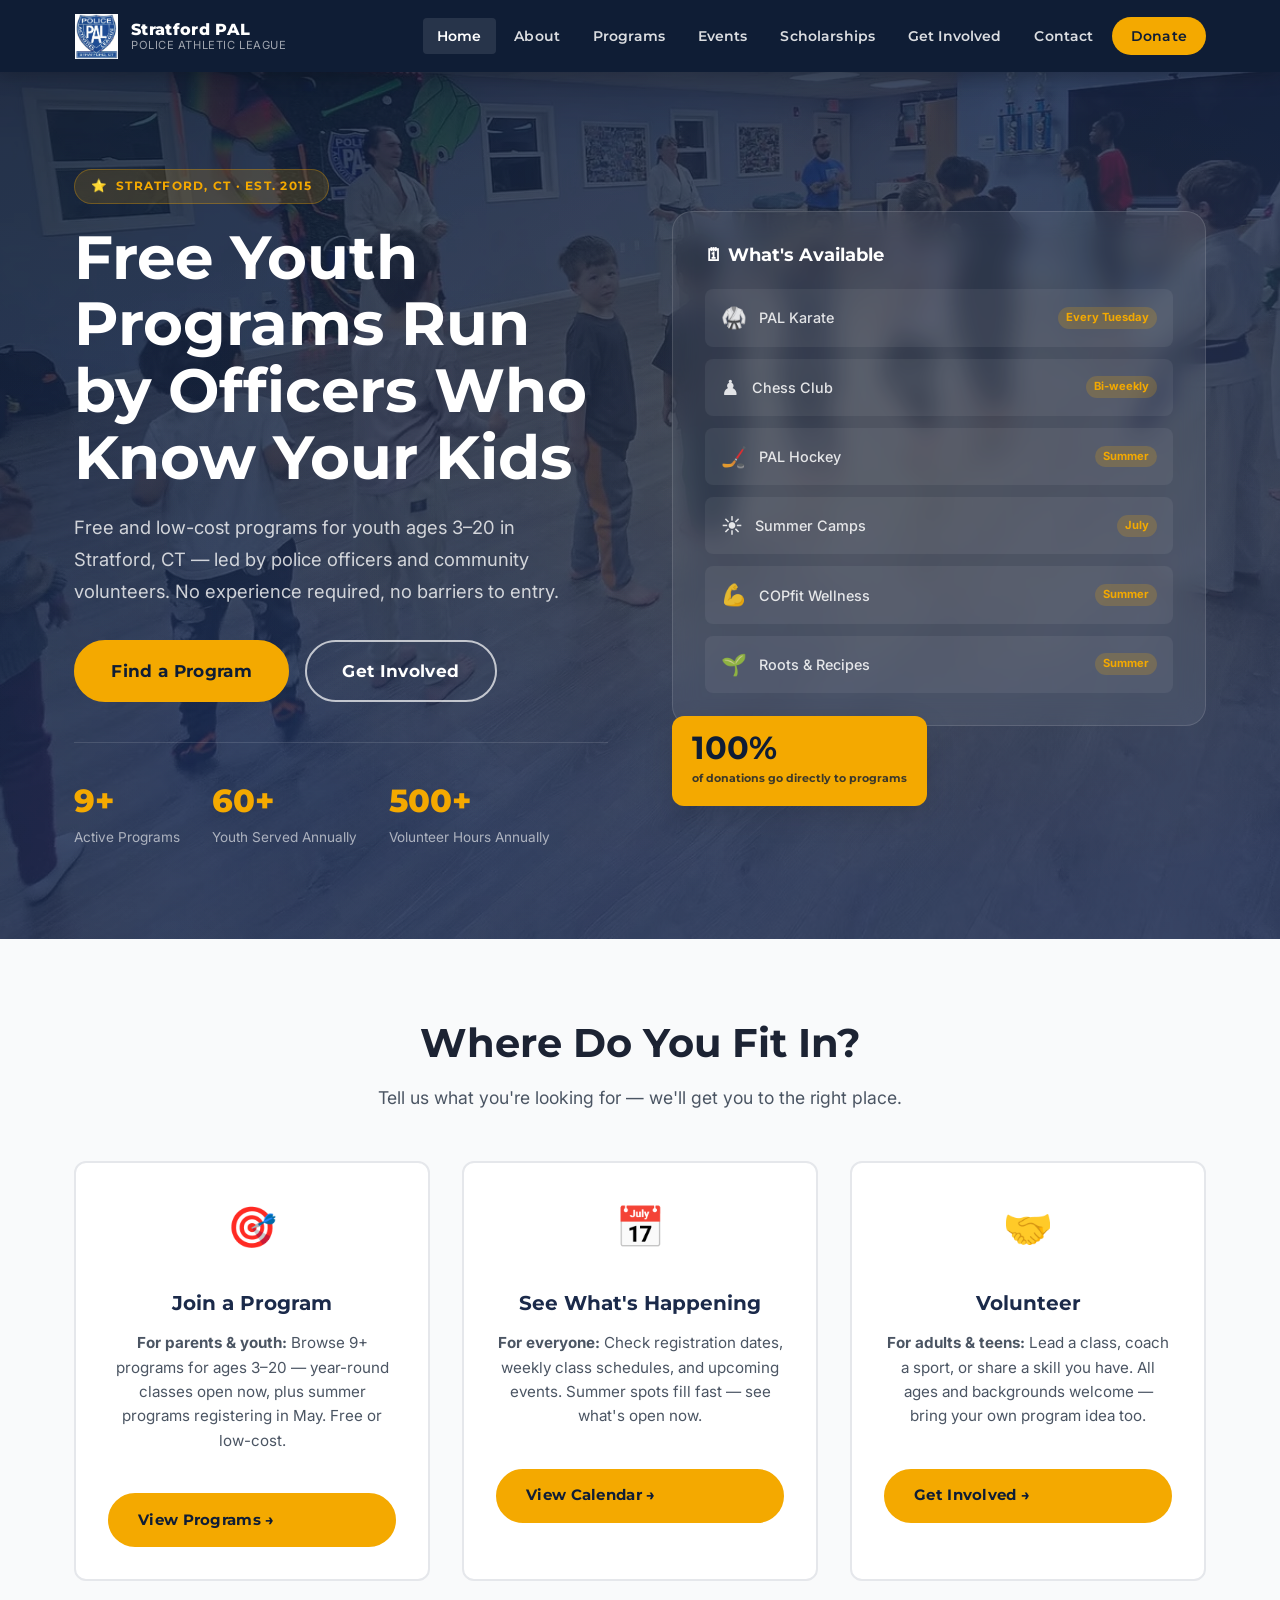
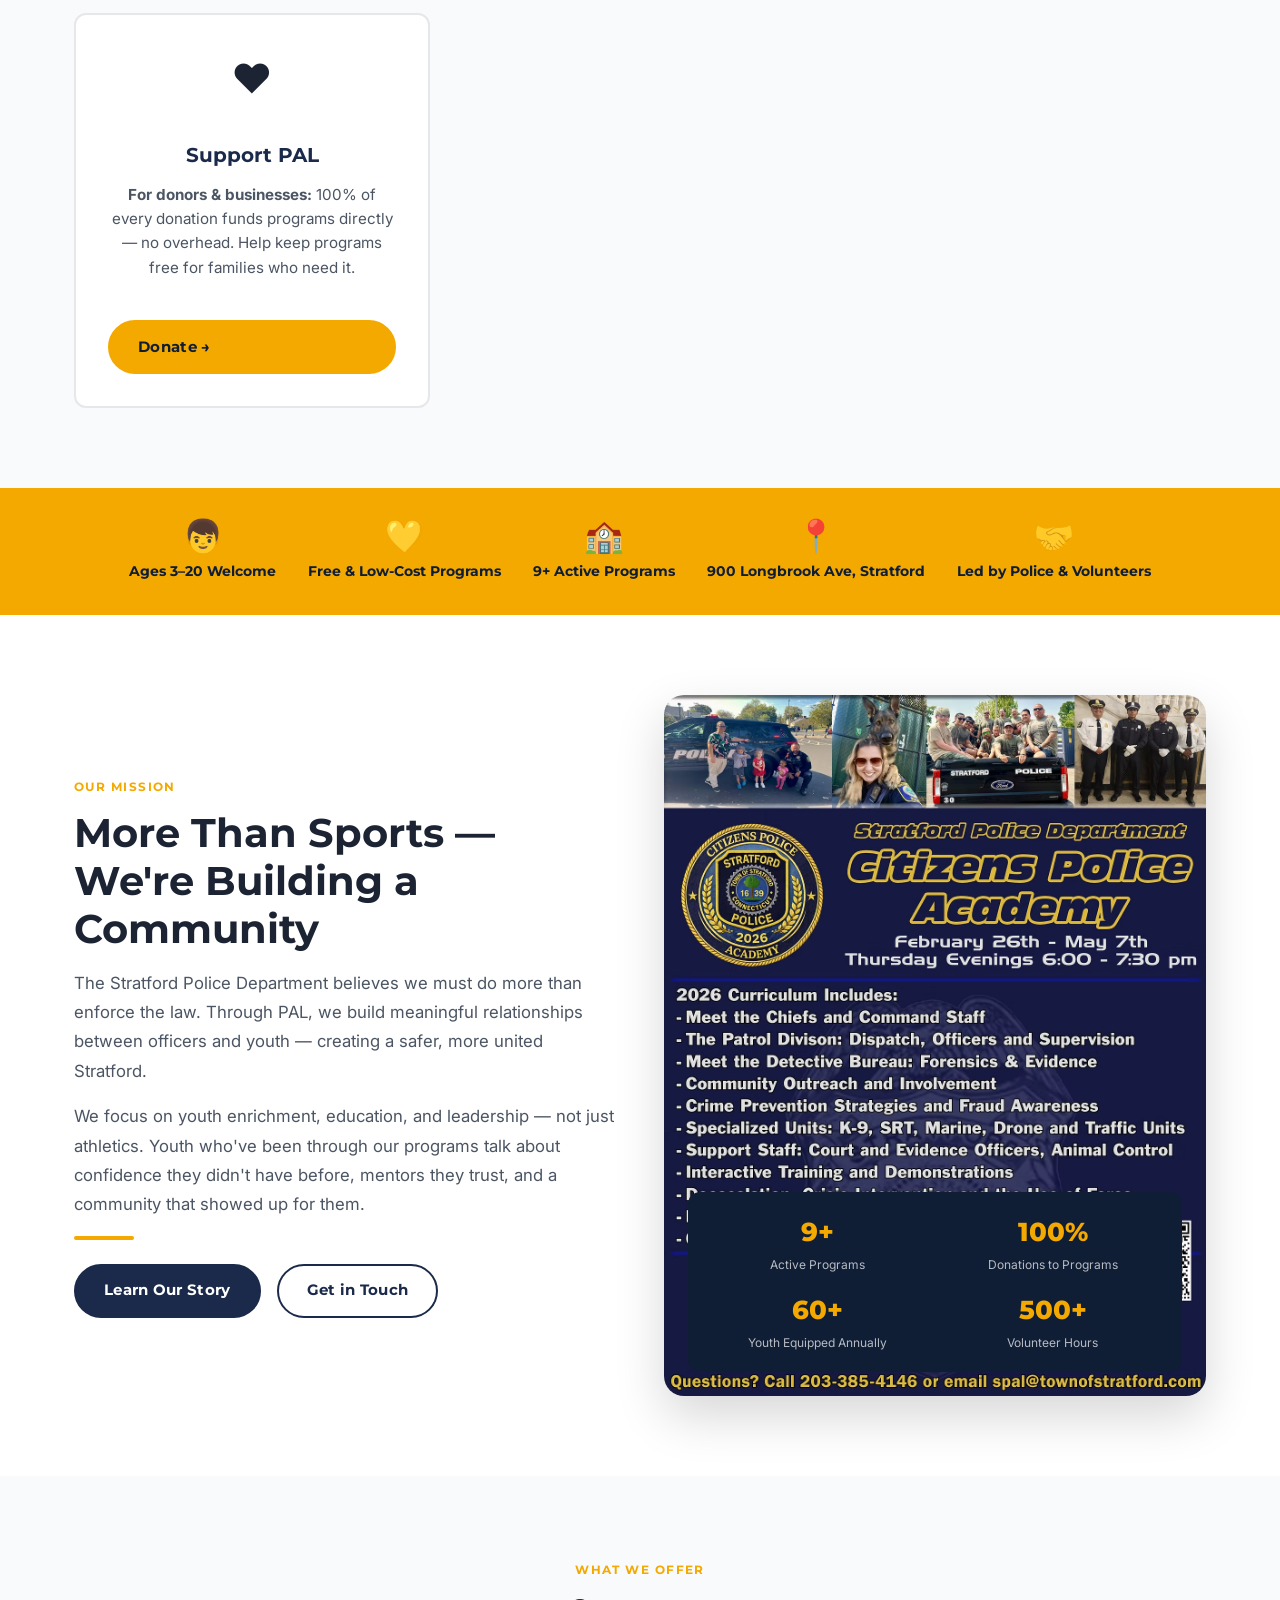
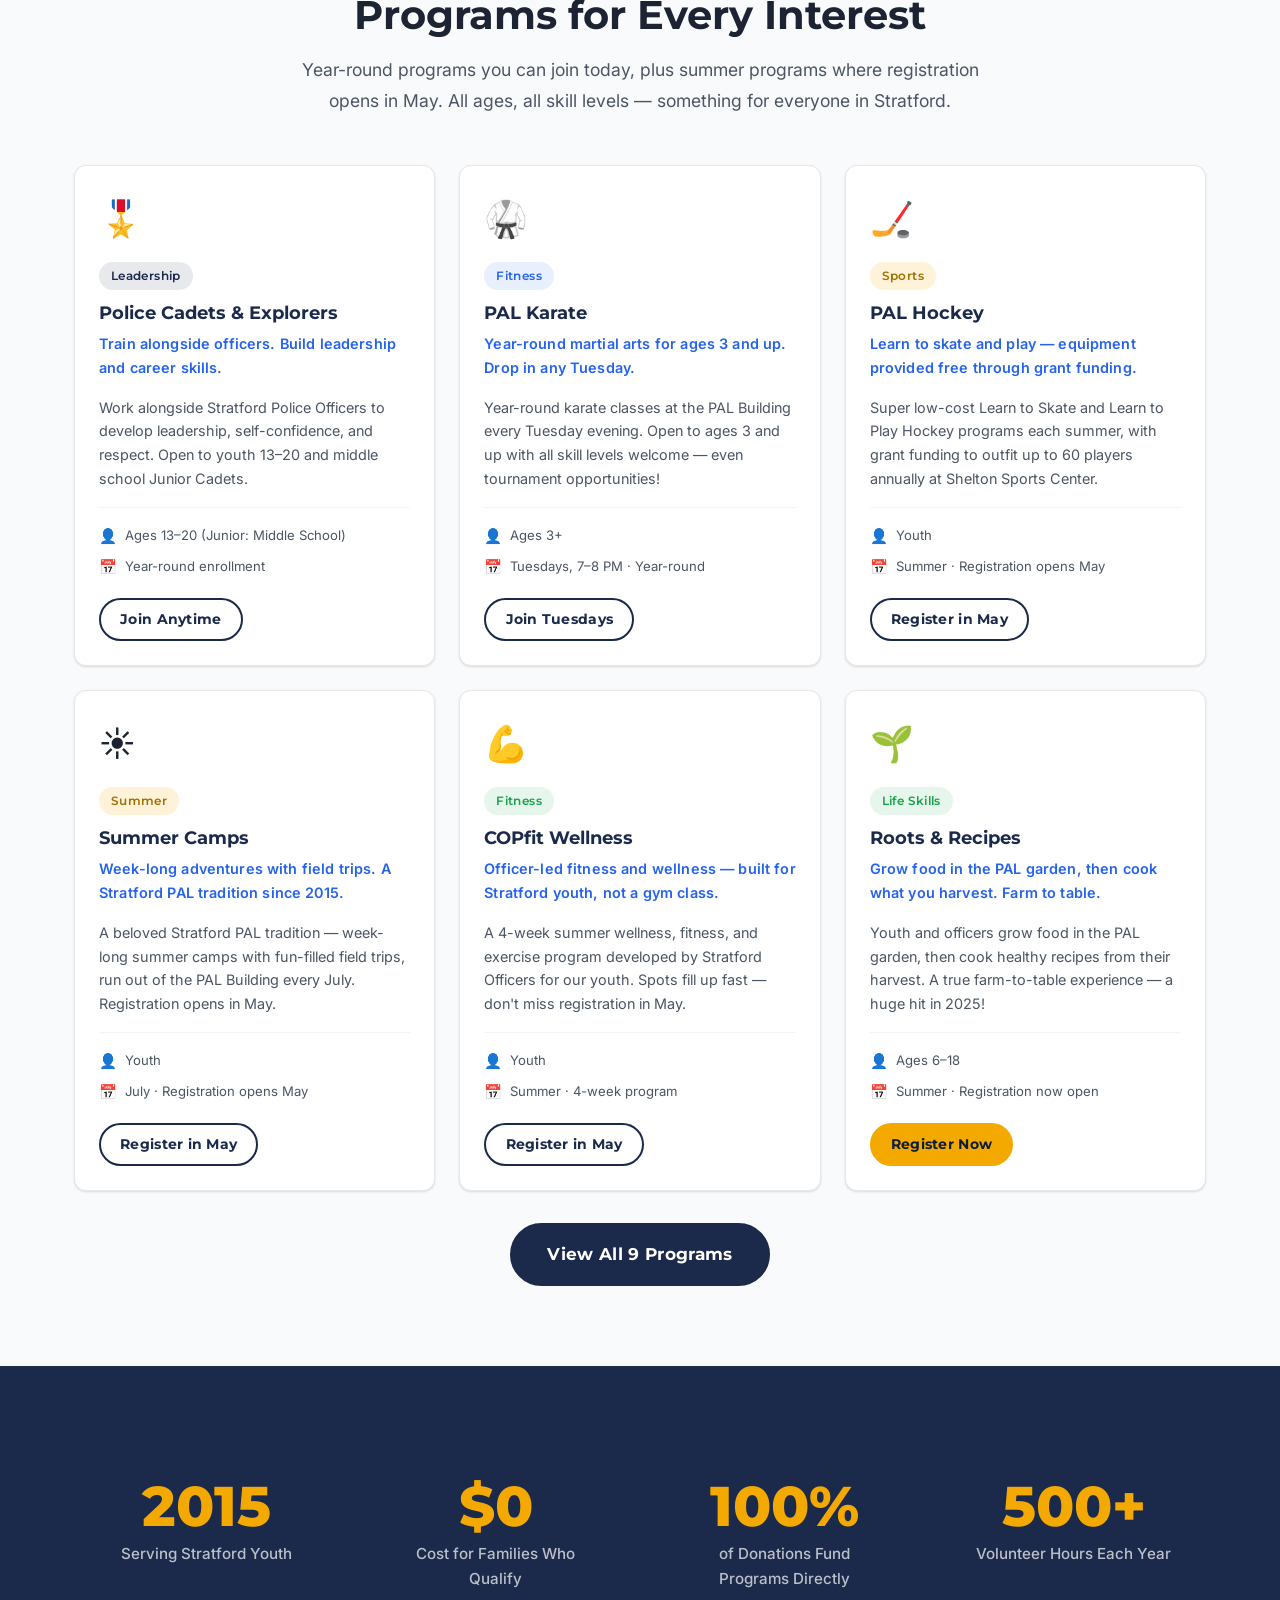
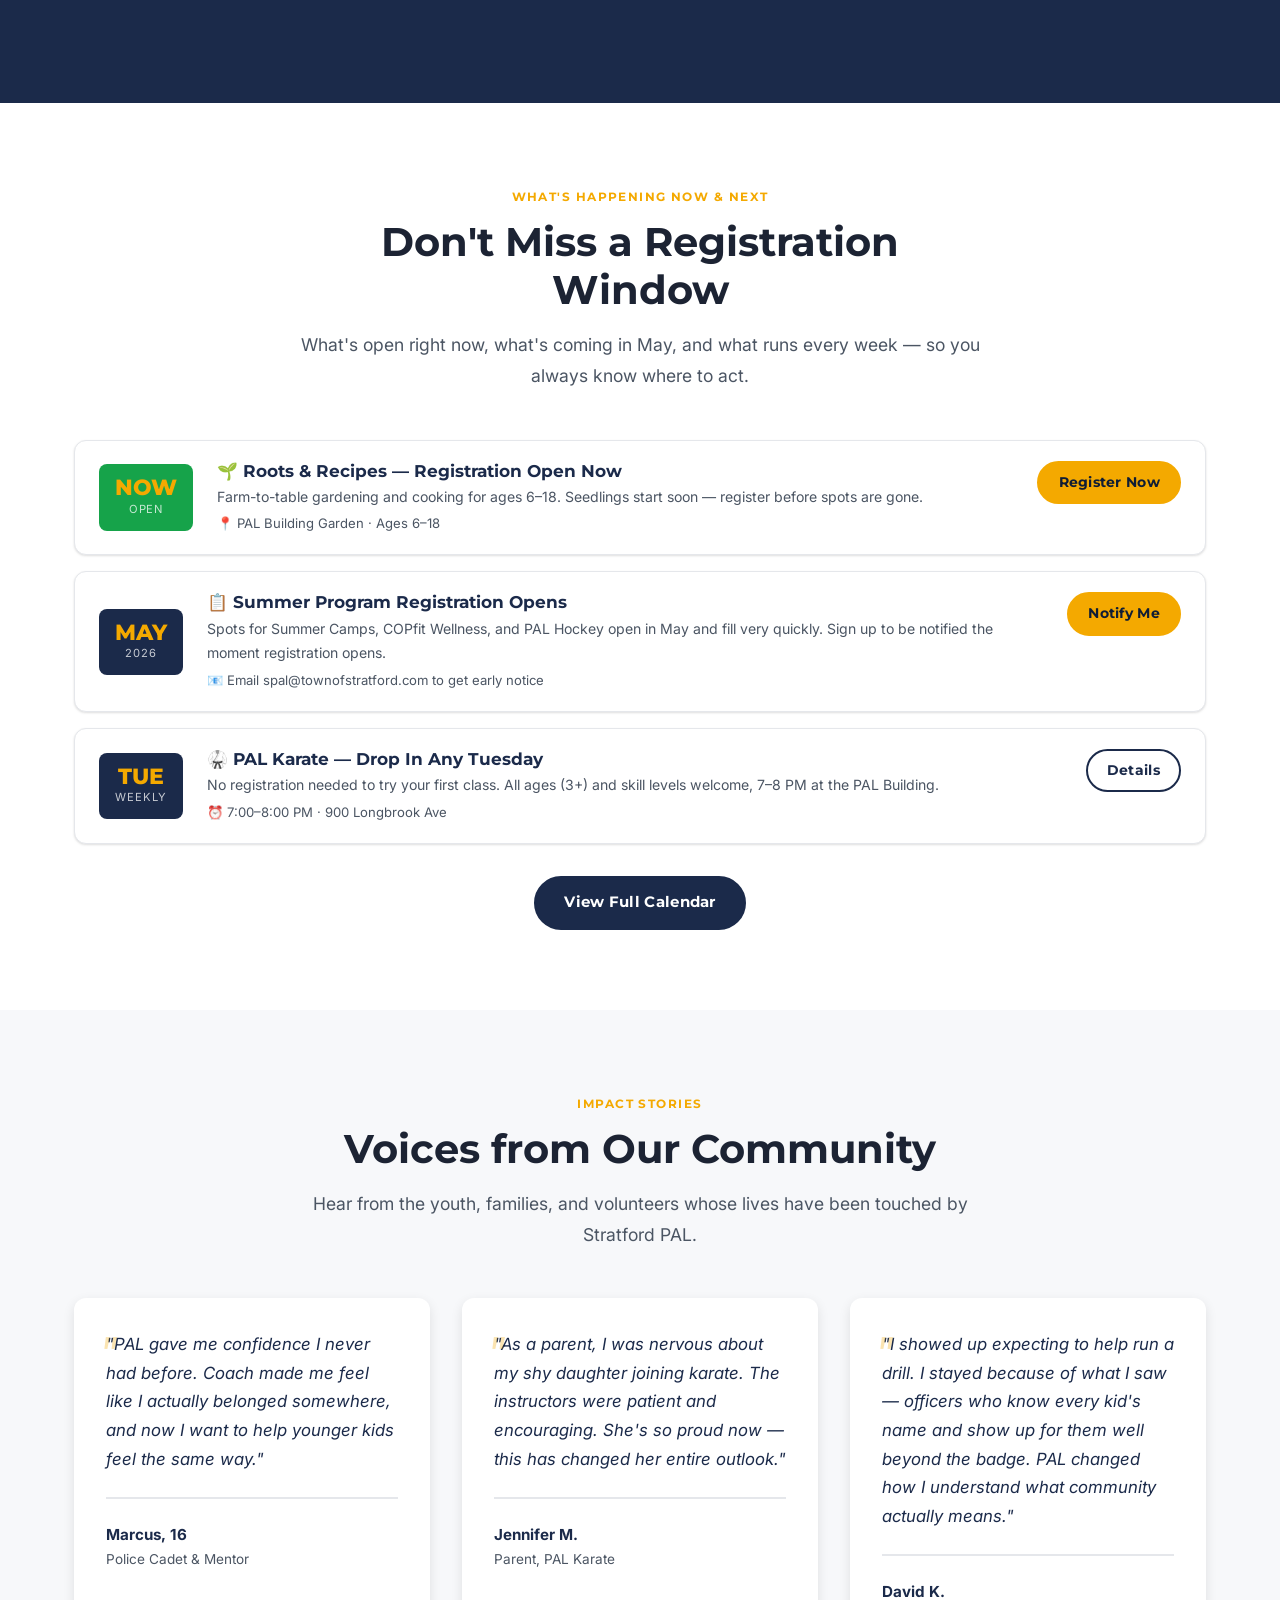
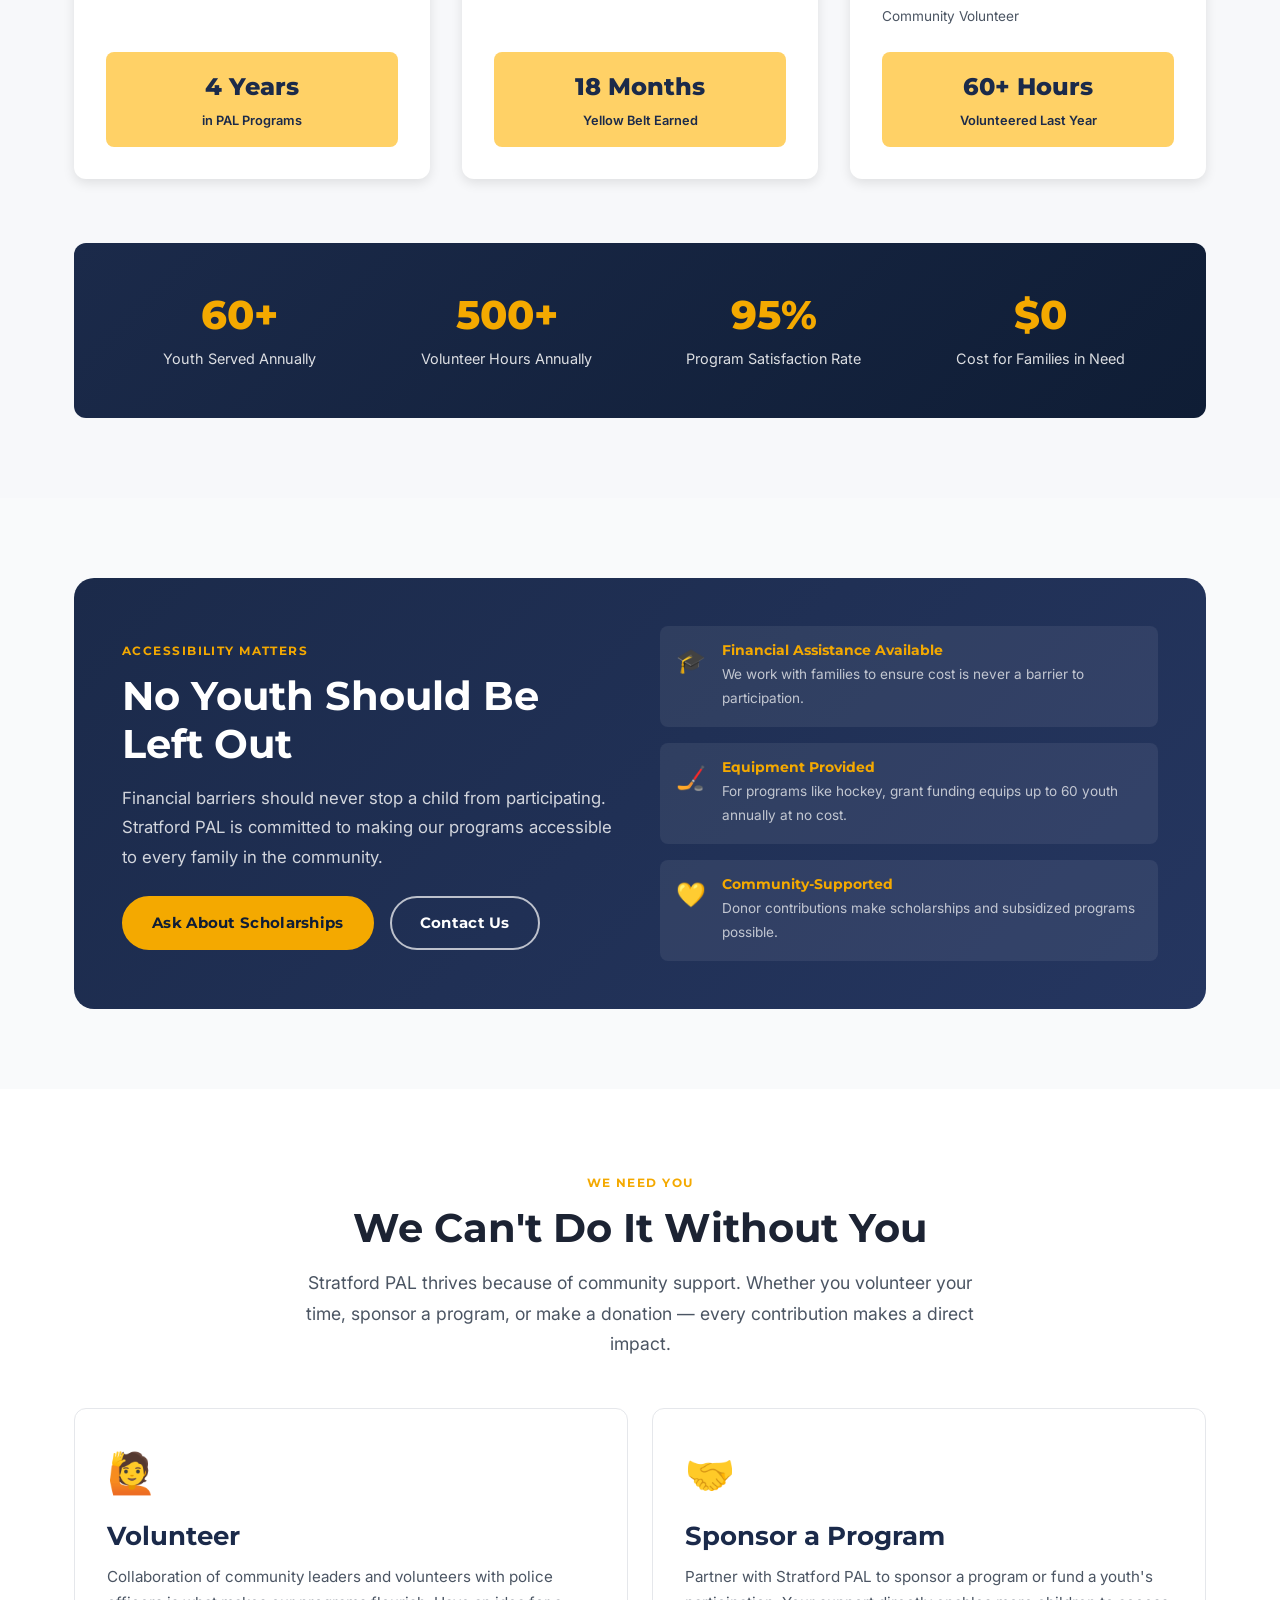
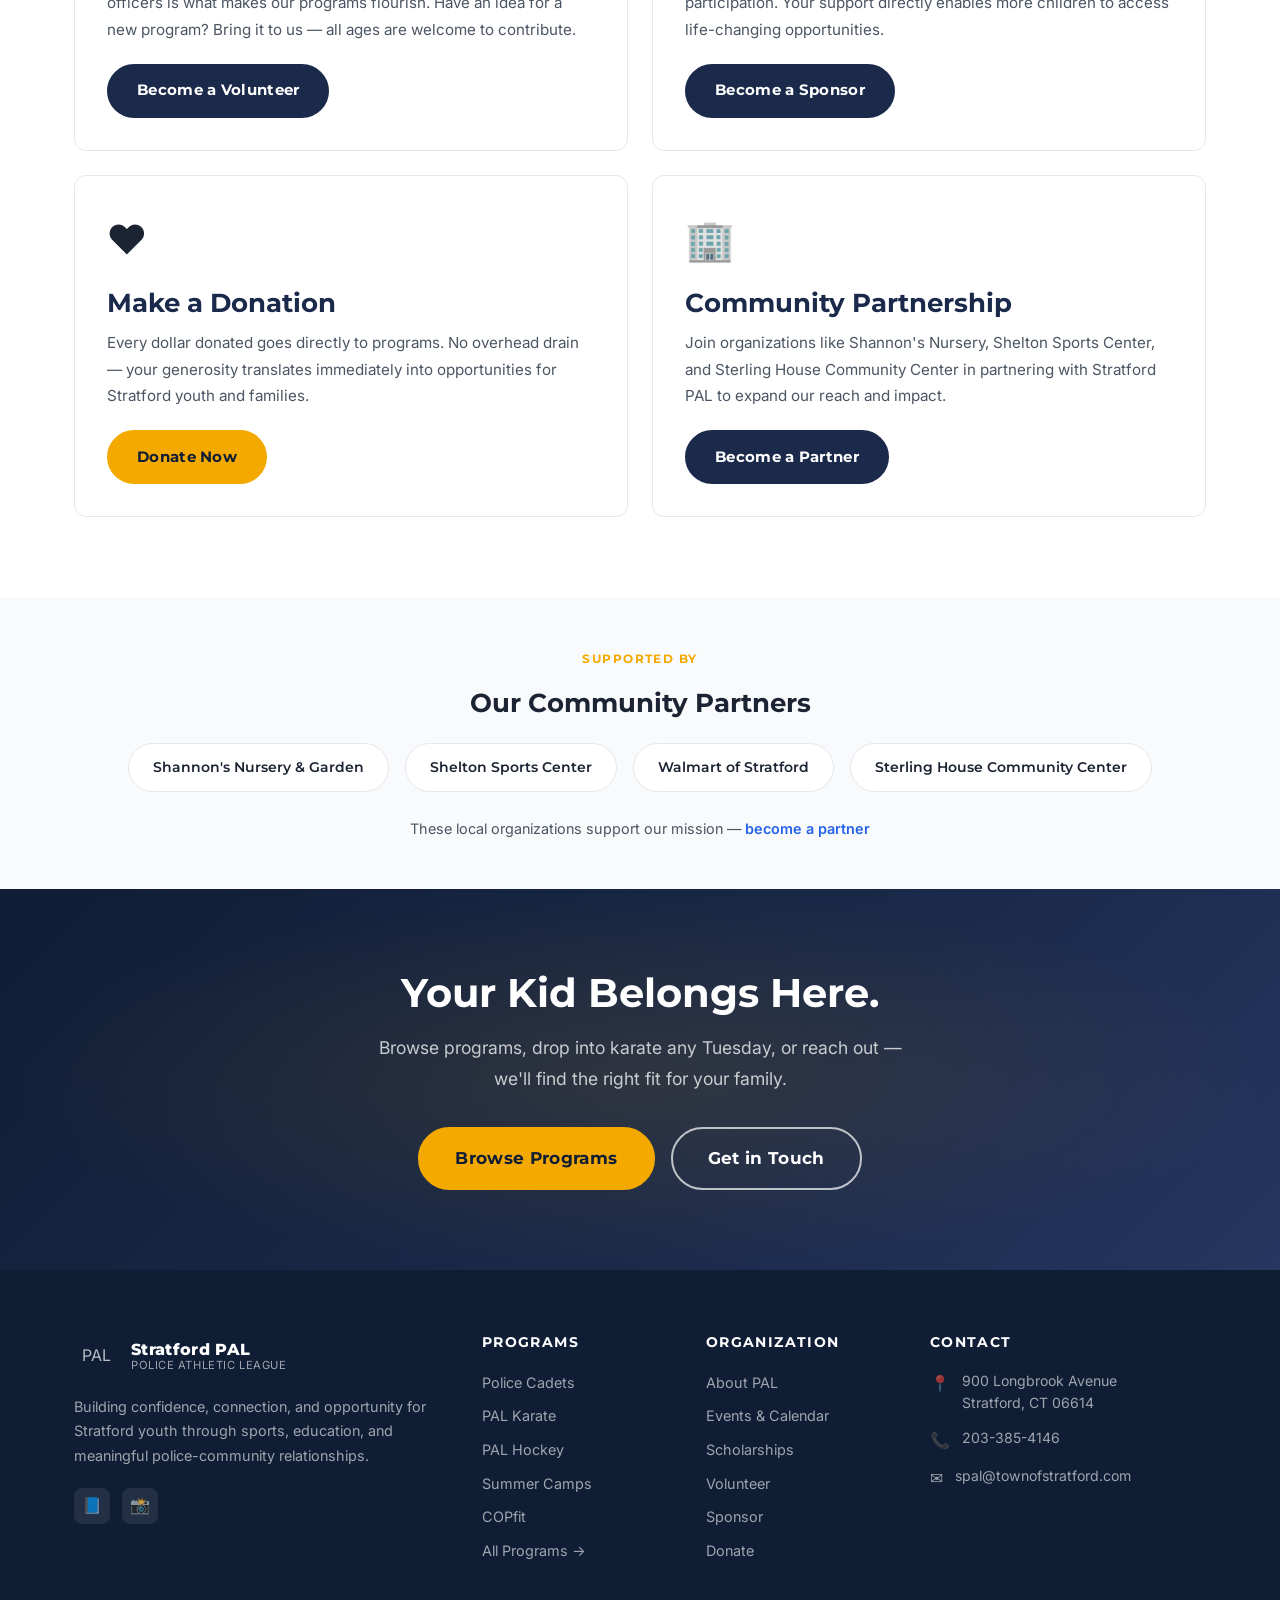
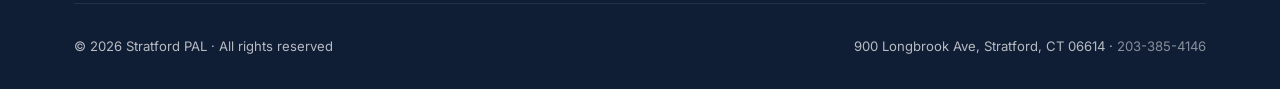
==== commit 793a385b: "Step 1-3: bug fixes, content cleanup, UX improvements" ====
--- a/index.html
+++ b/index.html
@@ -82,6 +82,13 @@
     @media (max-width: 480px) {
       .mission-values { grid-template-columns: 1fr; }
     }
+    .program-tagline {
+      font-size: 0.82rem;
+      font-weight: 600;
+      color: var(--blue);
+      margin: -0.25rem 0 var(--space-3);
+      letter-spacing: 0.01em;
+    }
   </style>
 </head>
 <body>
@@ -148,10 +155,10 @@
             Stratford, CT · Est. 2015
           </div>
           <h1 id="hero-heading">
-            Youth Programs Built on Trust, Connection &amp; Opportunity
+            Free Youth Programs Run by Officers Who Know Your Kids
           </h1>
           <p class="hero-sub">
-            Free and low-cost programs for youth ages 3–20 in Stratford, CT — led by police officers and community volunteers. Sports, education, leadership, and life skills. No experience required, no barriers to entry.
+            Free and low-cost programs for youth ages 3–20 in Stratford, CT — led by police officers and community volunteers. No experience required, no barriers to entry.
           </p>
           <div class="hero-actions">
             <a href="programs.html" class="btn btn-primary btn-lg">Find a Program</a>
@@ -167,8 +174,8 @@
               <div class="hero-stat-label">Youth Served Annually</div>
             </div>
             <div>
-              <div class="hero-stat-num" data-count="4+">4+</div>
-              <div class="hero-stat-label">Community Partners</div>
+              <div class="hero-stat-num">500+</div>
+              <div class="hero-stat-label">Volunteer Hours Annually</div>
             </div>
           </div>
         </div>
@@ -308,7 +315,7 @@
             The Stratford Police Department believes we must do more than enforce the law. Through PAL, we build meaningful relationships between officers and youth — creating a safer, more united Stratford.
           </p>
           <p>
-            We focus on youth enrichment, education, and leadership — not just athletics. Every dollar raised goes directly to benefit the many programs we run for our community.
+            We focus on youth enrichment, education, and leadership — not just athletics. Youth who've been through our programs talk about confidence they didn't have before, mentors they trust, and a community that showed up for them.
           </p>
           <div class="divider"></div>
           <div class="hero-actions" style="margin-top: var(--space-6);">
@@ -335,8 +342,8 @@
               <div style="font-size:0.75rem;color:rgba(255,255,255,0.7);margin-top:2px;">Youth Equipped Annually</div>
             </div>
             <div style="text-align:center;">
-              <div style="font-family:var(--font-head);font-weight:800;font-size:1.6rem;color:var(--gold);">4+</div>
-              <div style="font-size:0.75rem;color:rgba(255,255,255,0.7);margin-top:2px;">Community Partners</div>
+              <div style="font-family:var(--font-head);font-weight:800;font-size:1.6rem;color:var(--gold);">500+</div>
+              <div style="font-size:0.75rem;color:rgba(255,255,255,0.7);margin-top:2px;">Volunteer Hours</div>
             </div>
           </div>
         </div>
@@ -358,6 +365,7 @@
           <div class="program-icon">🎖️</div>
           <span class="badge badge-navy program-category">Leadership</span>
           <h3>Police Cadets &amp; Explorers</h3>
+          <p class="program-tagline">Train alongside officers. Build leadership and career skills.</p>
           <p>Work alongside Stratford Police Officers to develop leadership, self-confidence, and respect. Open to youth 13–20 and middle school Junior Cadets.</p>
           <div class="program-meta">
             <div class="program-meta-item"><span class="meta-icon">👤</span> Ages 13–20 (Junior: Middle School)</div>
@@ -370,6 +378,7 @@
           <div class="program-icon">🥋</div>
           <span class="badge badge-blue program-category">Fitness</span>
           <h3>PAL Karate</h3>
+          <p class="program-tagline">Year-round martial arts for ages 3 and up. Drop in any Tuesday.</p>
           <p>Year-round karate classes at the PAL Building every Tuesday evening. Open to ages 3 and up with all skill levels welcome — even tournament opportunities!</p>
           <div class="program-meta">
             <div class="program-meta-item"><span class="meta-icon">👤</span> Ages 3+</div>
@@ -382,6 +391,7 @@
           <div class="program-icon">🏒</div>
           <span class="badge badge-gold program-category">Sports</span>
           <h3>PAL Hockey</h3>
+          <p class="program-tagline">Learn to skate and play — equipment provided free through grant funding.</p>
           <p>Super low-cost Learn to Skate and Learn to Play Hockey programs each summer, with grant funding to outfit up to 60 players annually at Shelton Sports Center.</p>
           <div class="program-meta">
             <div class="program-meta-item"><span class="meta-icon">👤</span> Youth</div>
@@ -394,6 +404,7 @@
           <div class="program-icon">☀️</div>
           <span class="badge badge-gold program-category">Summer</span>
           <h3>Summer Camps</h3>
+          <p class="program-tagline">Week-long adventures with field trips. A Stratford PAL tradition since 2015.</p>
           <p>A beloved Stratford PAL tradition — week-long summer camps with fun-filled field trips, run out of the PAL Building every July. Registration opens in May.</p>
           <div class="program-meta">
             <div class="program-meta-item"><span class="meta-icon">👤</span> Youth</div>
@@ -406,6 +417,7 @@
           <div class="program-icon">💪</div>
           <span class="badge badge-green program-category">Fitness</span>
           <h3>COPfit Wellness</h3>
+          <p class="program-tagline">Officer-led fitness and wellness — built for Stratford youth, not a gym class.</p>
           <p>A 4-week summer wellness, fitness, and exercise program developed by Stratford Officers for our youth. Spots fill up fast — don't miss registration in May.</p>
           <div class="program-meta">
             <div class="program-meta-item"><span class="meta-icon">👤</span> Youth</div>
@@ -418,6 +430,7 @@
           <div class="program-icon">🌱</div>
           <span class="badge badge-green program-category">Life Skills</span>
           <h3>Roots &amp; Recipes</h3>
+          <p class="program-tagline">Grow food in the PAL garden, then cook what you harvest. Farm to table.</p>
           <p>Youth and officers grow food in the PAL garden, then cook healthy recipes from their harvest. A true farm-to-table experience — a huge hit in 2025!</p>
           <div class="program-meta">
             <div class="program-meta-item"><span class="meta-icon">👤</span> Ages 6–18</div>
@@ -438,20 +451,20 @@
     <div class="container">
       <div class="stats-grid">
         <div class="stat-item animate-on-scroll">
-          <div class="stat-num" data-count="9+">9+</div>
-          <div class="stat-label">Active Programs</div>
+          <div class="stat-num">2015</div>
+          <div class="stat-label">Serving Stratford Youth</div>
         </div>
         <div class="stat-item animate-on-scroll delay-1">
-          <div class="stat-num" data-count="60+">60+</div>
-          <div class="stat-label">Youth Equipped with Hockey Gear Annually</div>
+          <div class="stat-num">$0</div>
+          <div class="stat-label">Cost for Families Who Qualify</div>
         </div>
         <div class="stat-item animate-on-scroll delay-2">
-          <div class="stat-num" data-count="100">100%</div>
+          <div class="stat-num">100%</div>
           <div class="stat-label">of Donations Fund Programs Directly</div>
         </div>
         <div class="stat-item animate-on-scroll delay-3">
-          <div class="stat-num" data-count="4+">4+</div>
-          <div class="stat-label">Community Partner Organizations</div>
+          <div class="stat-num">500+</div>
+          <div class="stat-label">Volunteer Hours Each Year</div>
         </div>
       </div>
     </div>
@@ -557,7 +570,7 @@
         <div class="testimonial-card animate-on-scroll delay-2">
           <div class="testimonial-content">
             <p class="testimonial-quote">
-              "Volunteering with PAL showed me what real community looks like. These officers care deeply, and every program makes a real difference. I'm honored to be part of it."
+              "I showed up expecting to help run a drill. I stayed because of what I saw — officers who know every kid's name and show up for them well beyond the badge. PAL changed how I understand what community actually means."
             </p>
             <div class="testimonial-author">
               <div class="author-name">David K.</div>
@@ -699,11 +712,11 @@
   <!-- FINAL CTA BANNER -->
   <section class="cta-banner">
     <div class="container">
-      <h2>Ready to Join the Stratford PAL Family?</h2>
-      <p>Explore our programs, register your child, or reach out to learn how you can make a difference in our community today.</p>
+      <h2>Your Kid Belongs Here.</h2>
+      <p>Browse programs, drop into karate any Tuesday, or reach out — we'll find the right fit for your family.</p>
       <div class="btn-actions">
-        <a href="programs.html" class="btn btn-primary btn-lg">Explore Programs</a>
-        <a href="mailto:spal@townofstratford.com" class="btn btn-secondary btn-lg">Email Us to Register</a>
+        <a href="programs.html" class="btn btn-primary btn-lg">Browse Programs</a>
+        <a href="contact.html" class="btn btn-secondary btn-lg">Get in Touch</a>
       </div>
     </div>
   </section>
